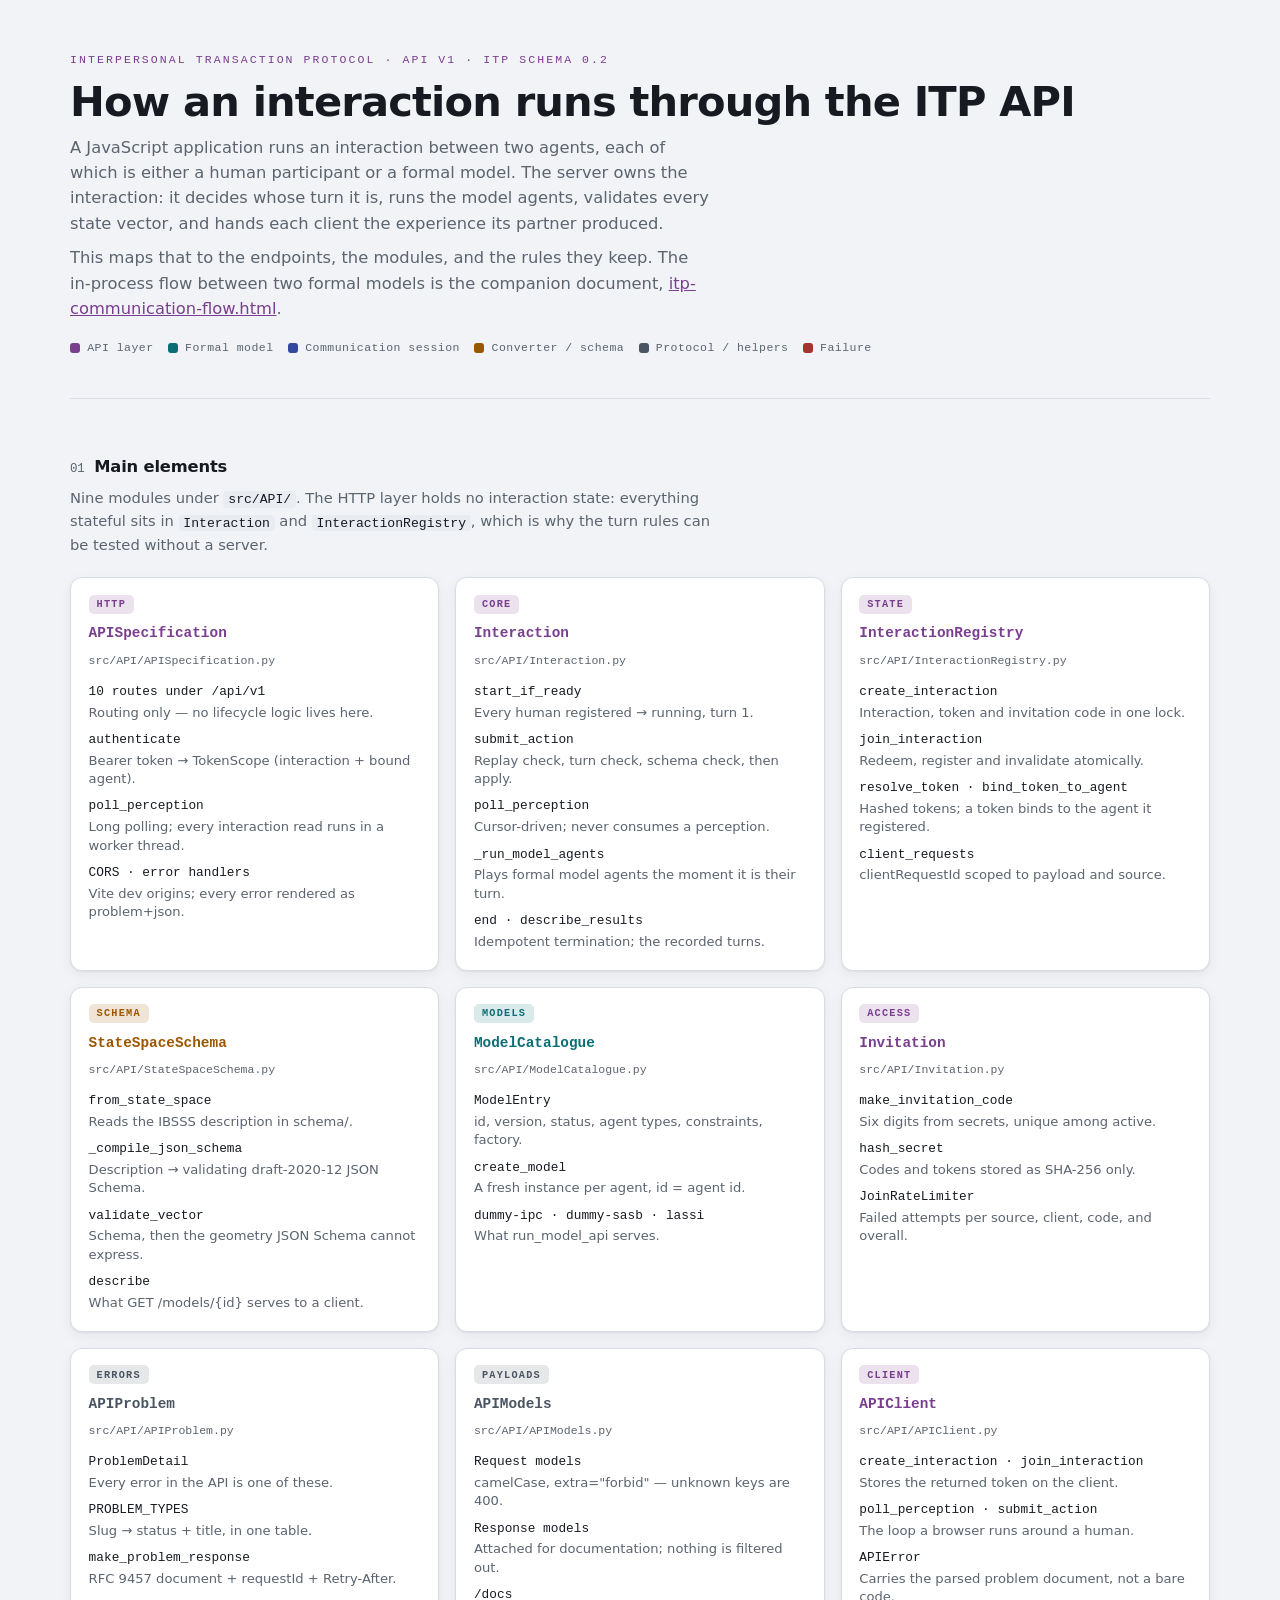
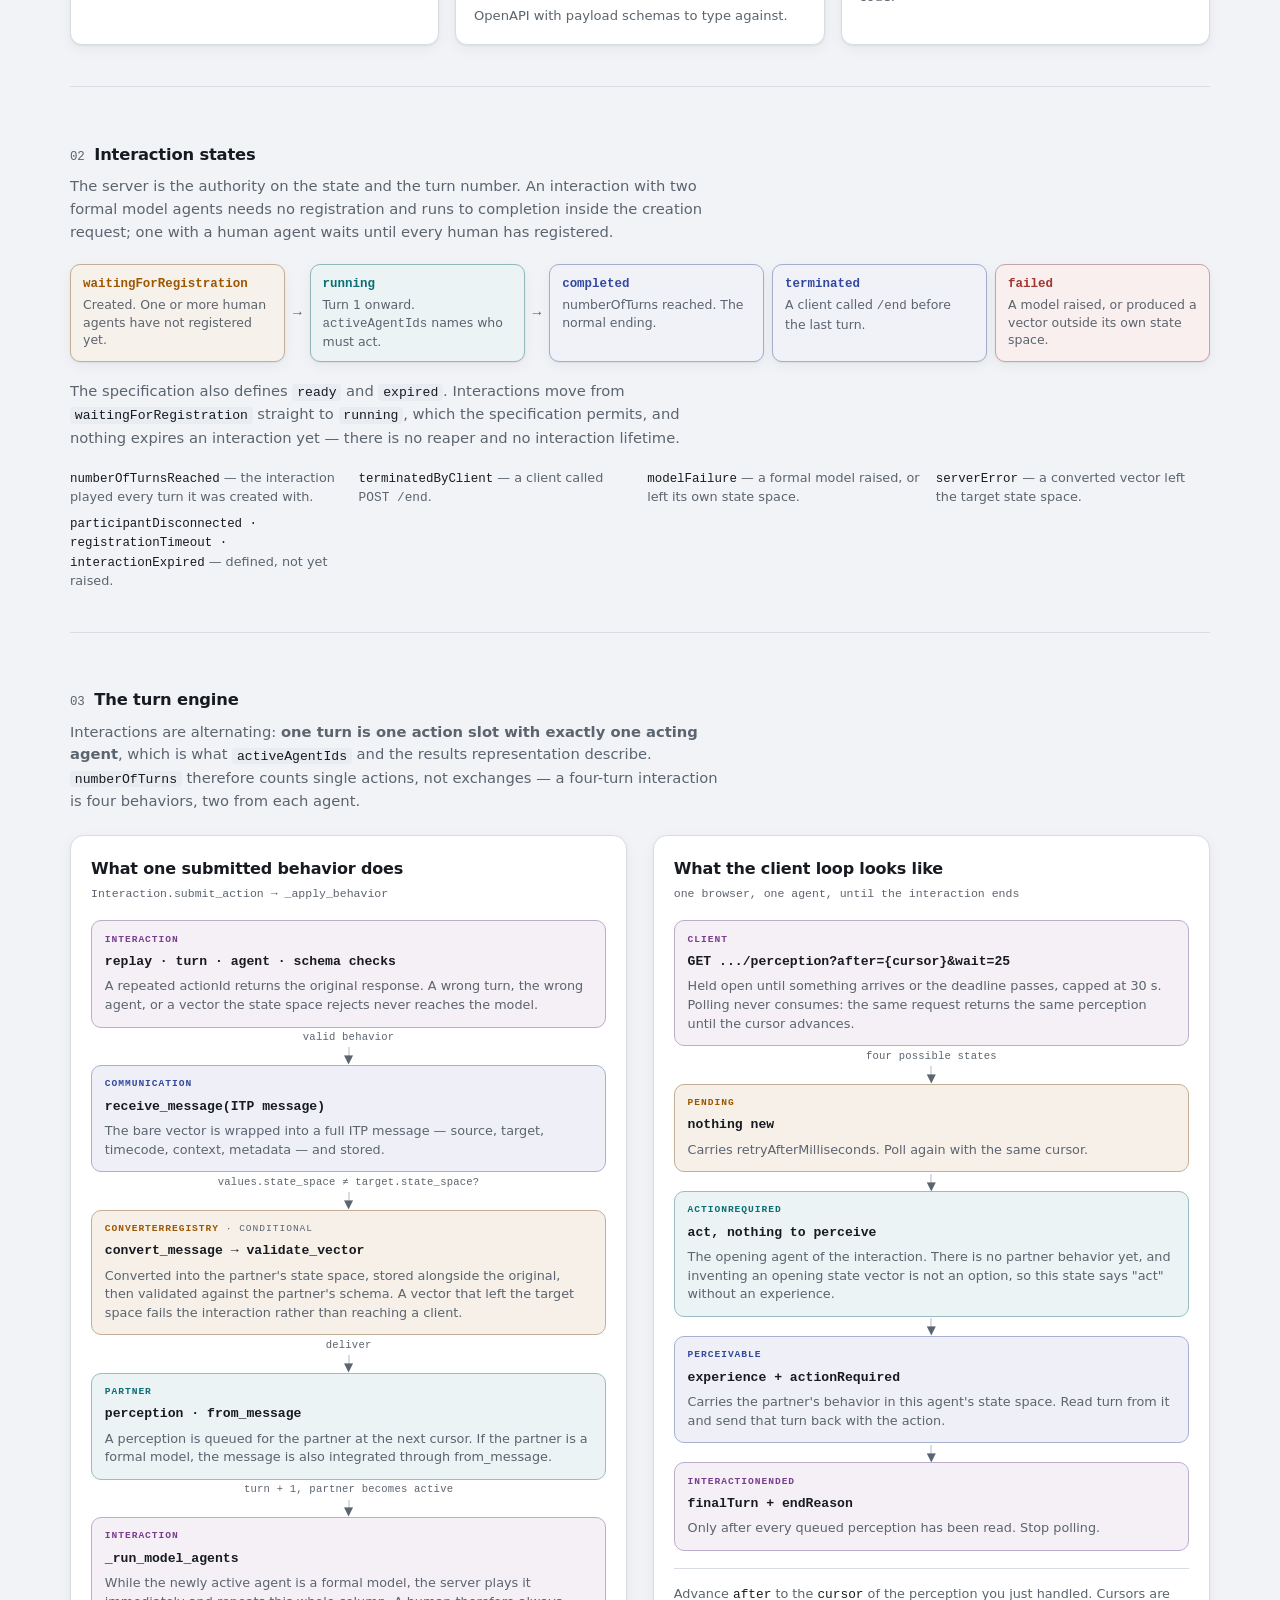
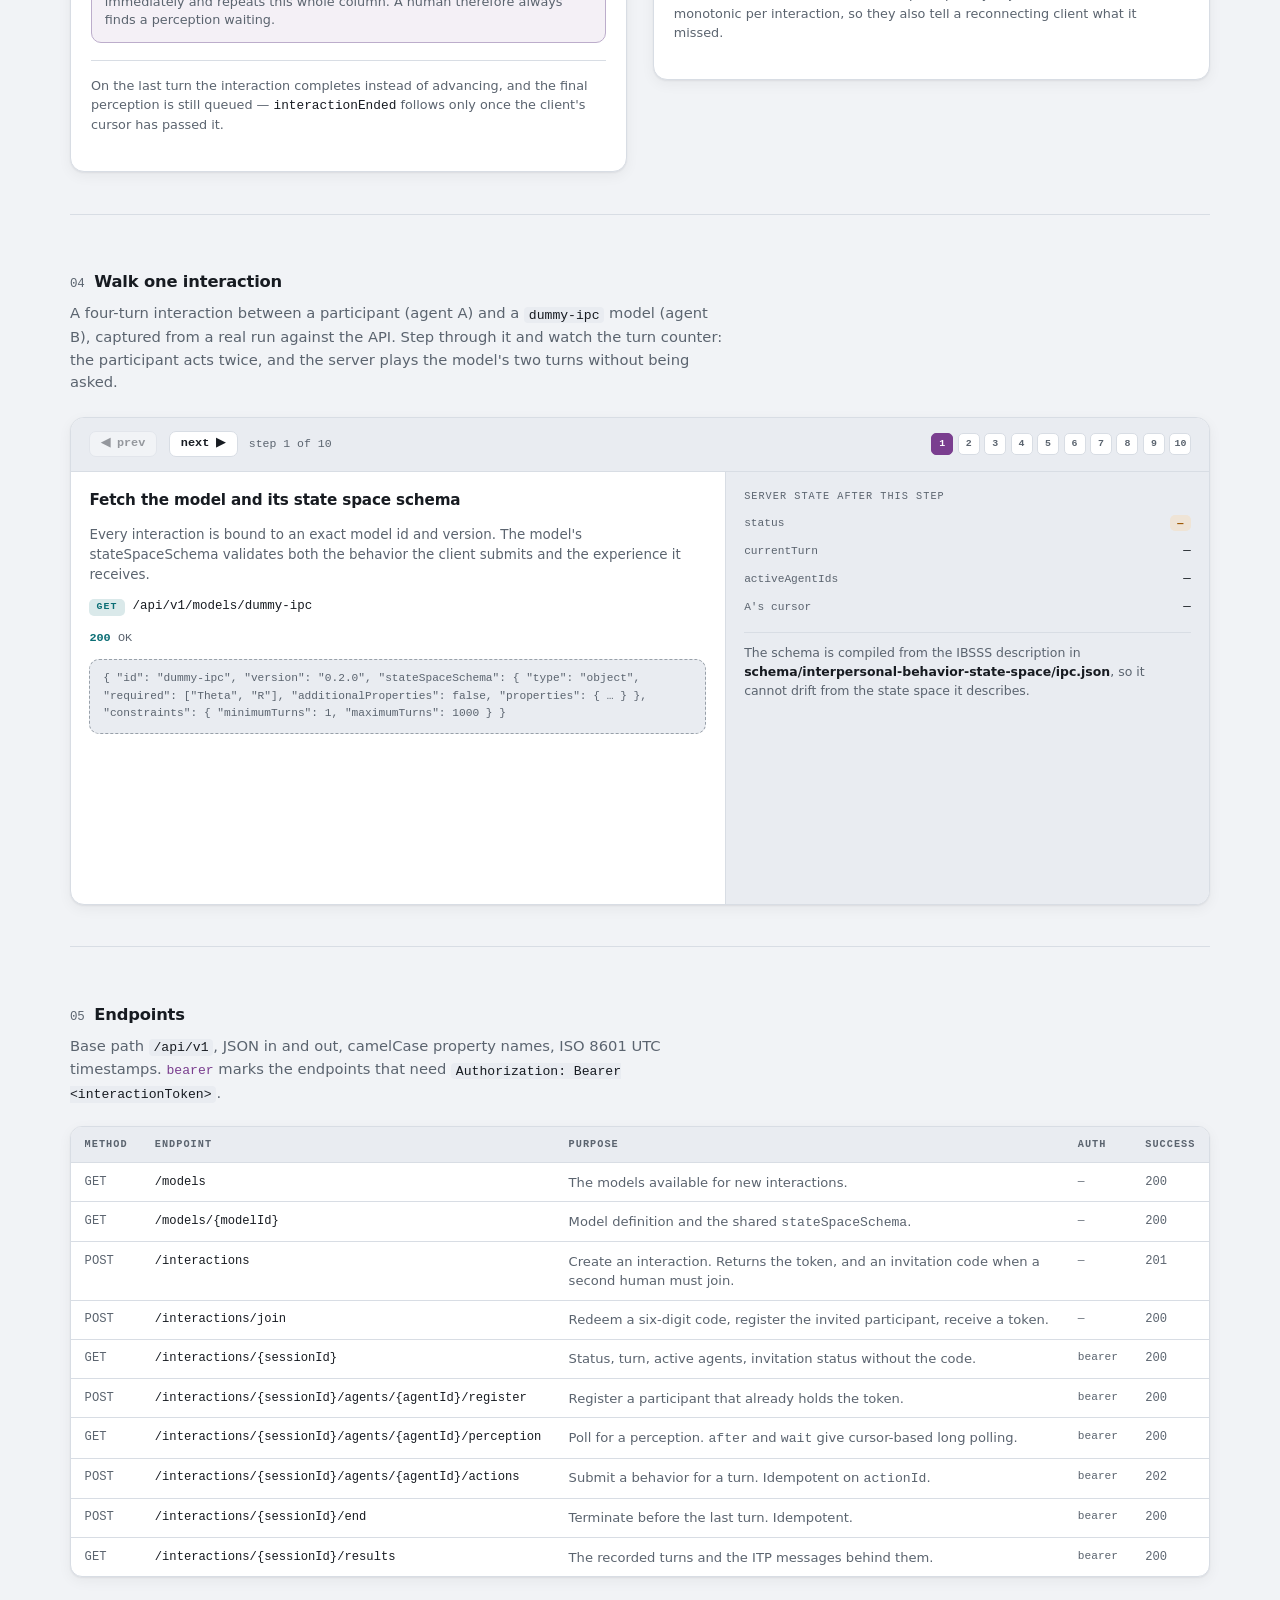
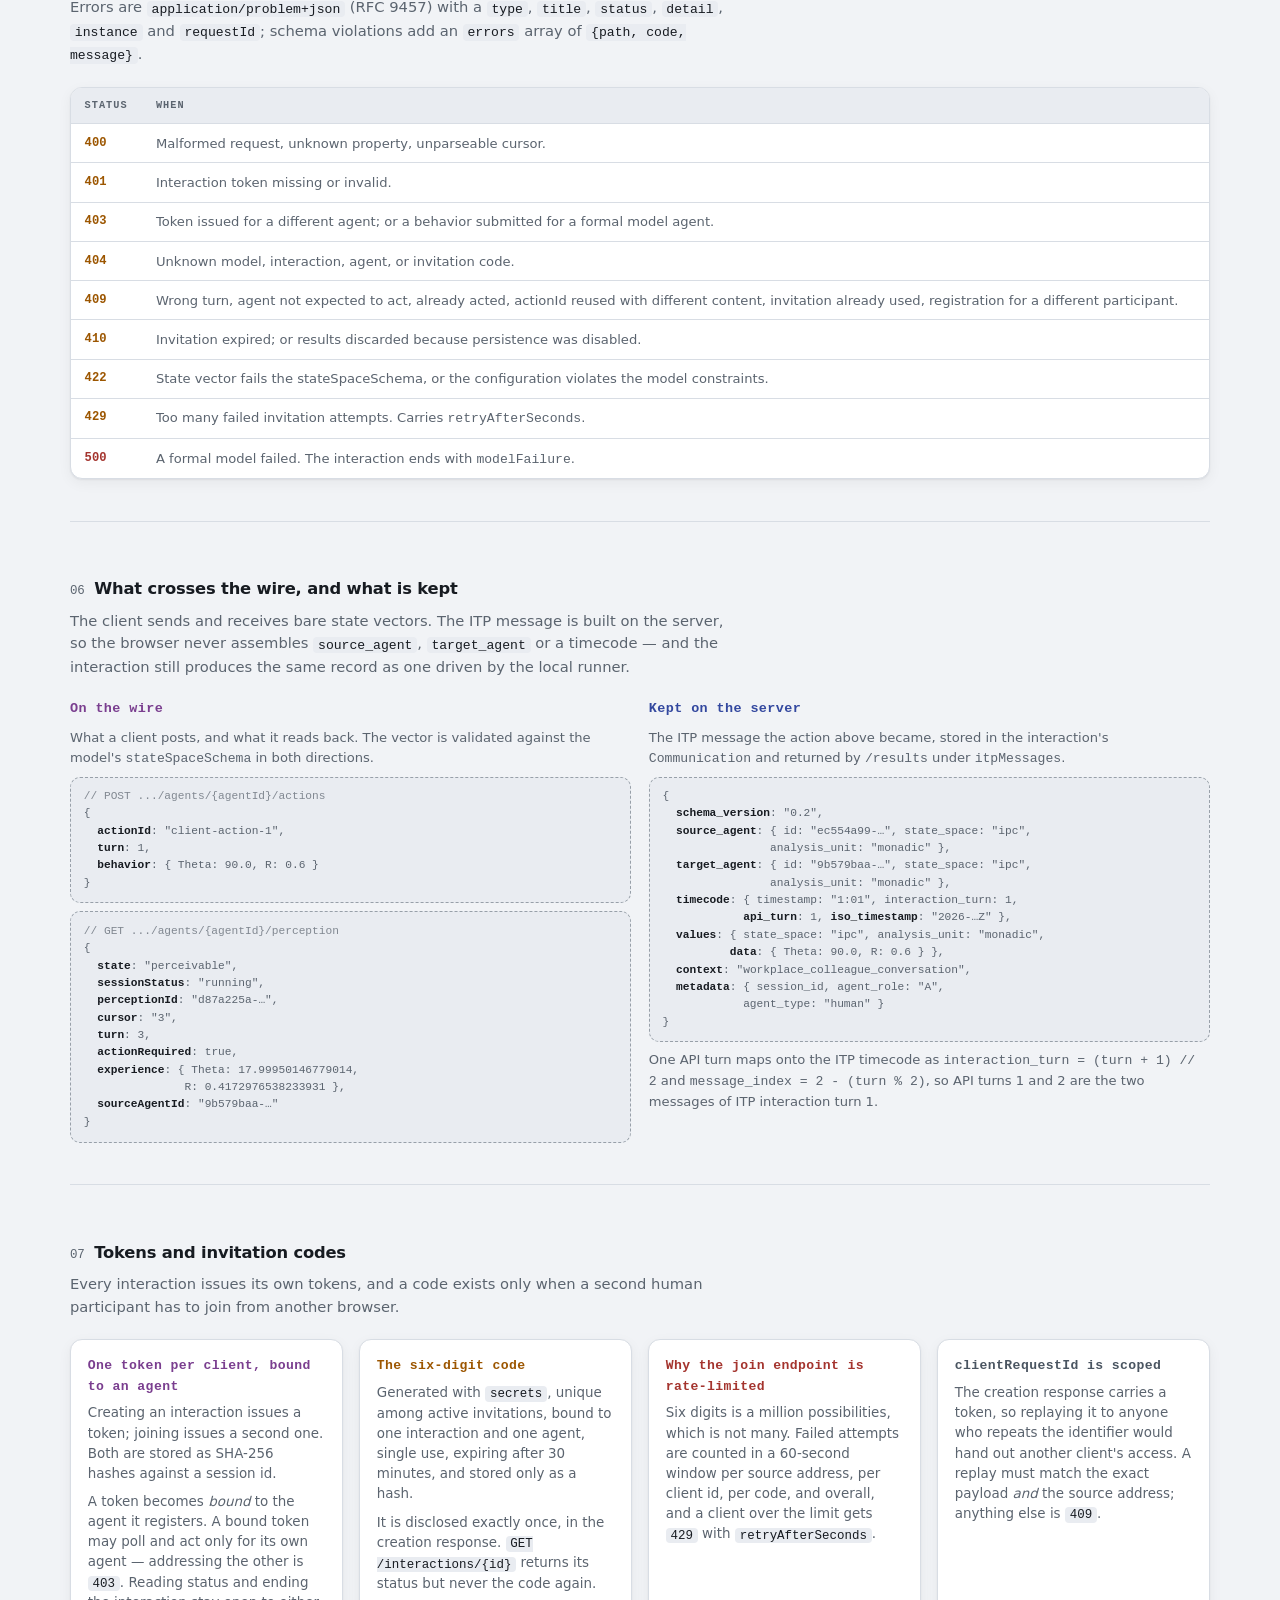
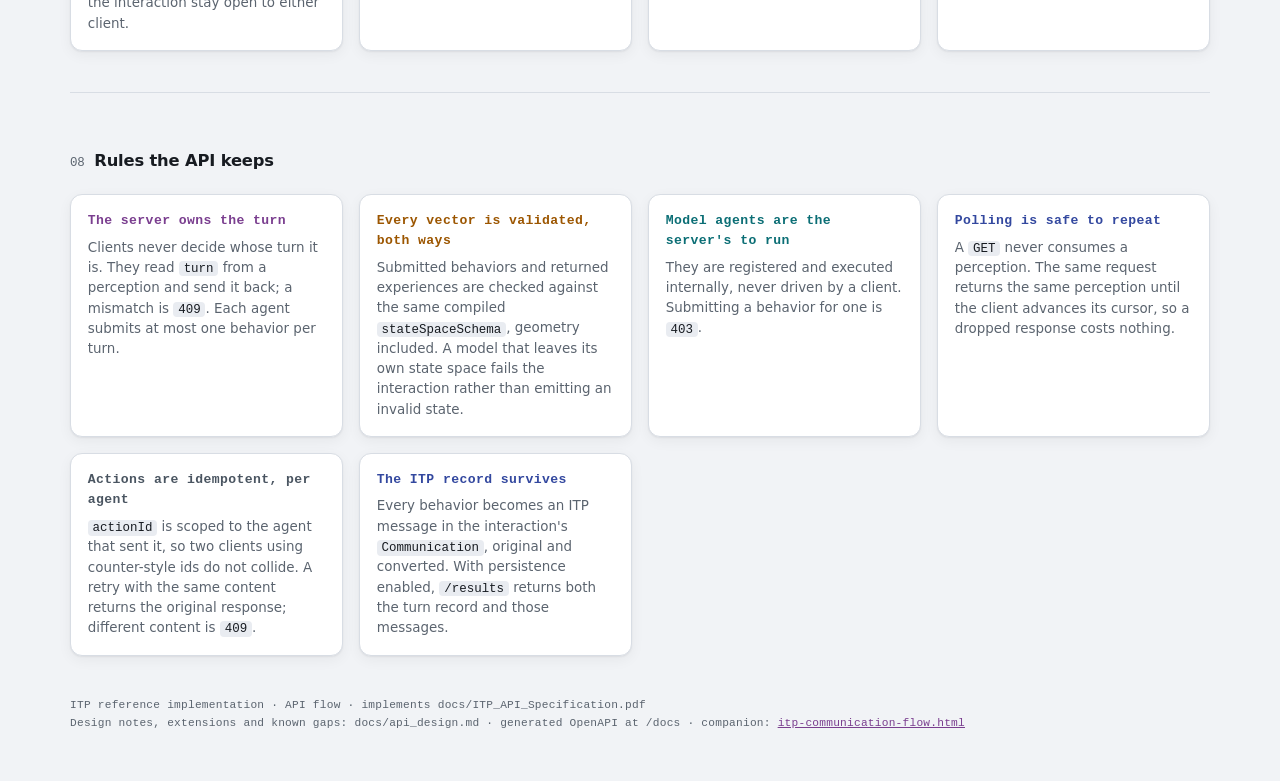
==== itp-api-flow.html @ 5b7053b4 "update communication flow and add a similar flowchart for API logic" ====
<!doctype html>
<html lang="en">
<head>
  <meta charset="utf-8" />
  <meta name="viewport" content="width=device-width, initial-scale=1" />
  <title>ITP API Flow</title>
  <style>
    *, *::before, *::after { box-sizing: border-box; }
    html, body { margin: 0; padding: 0; }
  </style>
<style>
  :root {
    --bg: #F1F3F6;
    --surface: #FFFFFF;
    --surface-2: #E9ECF1;
    --ink: #171B21;
    --muted: #5B646F;
    --line: #D8DDE4;
    --c-model: #0B6E75;
    --c-store: #33489F;
    --c-convert: #9C5600;
    --c-api: #7A3E8F;
    --c-spec: #4A5561;
    --c-stop: #A4342E;
    --shadow: 0 1px 2px rgba(16,20,26,.06), 0 4px 14px rgba(16,20,26,.05);
    --mono: ui-monospace, "SF Mono", "SFMono-Regular", Menlo, Consolas, monospace;
    --sans: system-ui, -apple-system, "Segoe UI", Roboto, sans-serif;
  }
  @media (prefers-color-scheme: dark) {
    :root:not([data-theme="light"]) {
      --bg: #0E1116;
      --surface: #161A20;
      --surface-2: #1D232B;
      --ink: #E9ECF0;
      --muted: #98A2AD;
      --line: #29313A;
      --c-model: #2FB7C0;
      --c-store: #7F95F2;
      --c-convert: #E0982E;
      --c-api: #C88FD9;
      --c-spec: #9BA7B3;
      --c-stop: #E8776C;
      --shadow: 0 1px 2px rgba(0,0,0,.4), 0 6px 18px rgba(0,0,0,.35);
    }
  }
  :root[data-theme="light"] {
    --bg: #F1F3F6; --surface: #FFFFFF; --surface-2: #E9ECF1;
    --ink: #171B21; --muted: #5B646F; --line: #D8DDE4;
    --c-model: #0B6E75; --c-store: #33489F; --c-convert: #9C5600;
    --c-api: #7A3E8F; --c-spec: #4A5561; --c-stop: #A4342E;
    --shadow: 0 1px 2px rgba(16,20,26,.06), 0 4px 14px rgba(16,20,26,.05);
  }
  :root[data-theme="dark"] {
    --bg: #0E1116; --surface: #161A20; --surface-2: #1D232B;
    --ink: #E9ECF0; --muted: #98A2AD; --line: #29313A;
    --c-model: #2FB7C0; --c-store: #7F95F2; --c-convert: #E0982E;
    --c-api: #C88FD9; --c-spec: #9BA7B3; --c-stop: #E8776C;
    --shadow: 0 1px 2px rgba(0,0,0,.4), 0 6px 18px rgba(0,0,0,.35);
  }

  * { box-sizing: border-box; }
  body { margin: 0; background: var(--bg); }

  .page {
    background: var(--bg);
    color: var(--ink);
    font-family: var(--sans);
    line-height: 1.55;
    -webkit-font-smoothing: antialiased;
    padding-block: clamp(1.5rem, 4vw, 3.5rem);
    padding-inline: clamp(1rem, 4vw, 2rem);
    min-height: 100vh;
  }
  .wrap { max-width: 1140px; margin: 0 auto; }

  :where(a, button, summary):focus-visible {
    outline: 2px solid var(--c-api);
    outline-offset: 2px;
    border-radius: 4px;
  }

  /* ---- header ---- */
  .eyebrow {
    font-family: var(--mono);
    font-size: .72rem;
    letter-spacing: .18em;
    text-transform: uppercase;
    color: var(--c-api);
    margin: 0 0 .7rem;
  }
  h1 {
    font-size: clamp(1.7rem, 3.6vw, 2.6rem);
    line-height: 1.08;
    letter-spacing: -.02em;
    font-weight: 720;
    margin: 0 0 .6rem;
    text-wrap: balance;
  }
  .lede { max-width: 62ch; color: var(--muted); font-size: 1.02rem; margin: 0; }
  .lede + .lede { margin-top: .6rem; }
  .lede a { color: var(--c-api); }

  h2 {
    font-size: 1.02rem;
    letter-spacing: -.01em;
    font-weight: 680;
    margin: 0;
    display: flex;
    align-items: baseline;
    gap: .6rem;
  }
  h2 .idx { font-family: var(--mono); font-size: .78rem; color: var(--muted); font-weight: 500; }
  .section { margin-top: clamp(2.2rem, 5vw, 3.4rem); }
  .section > p.note {
    color: var(--muted); font-size: .92rem; margin: .5rem 0 0; max-width: 70ch;
  }
  .section > p.note code, p.note code {
    font-family: var(--mono); font-size: .82rem; color: var(--ink);
    background: var(--surface-2); padding: .05rem .3rem; border-radius: 4px;
  }

  hr.rule { border: 0; border-top: 1px solid var(--line); margin: 2.6rem 0 0; }

  /* ---- legend ---- */
  .legend { display: flex; flex-wrap: wrap; gap: .5rem .9rem; margin-top: 1.1rem; }
  .legend .item {
    display: inline-flex; align-items: center; gap: .45rem;
    font-family: var(--mono); font-size: .72rem;
    letter-spacing: .04em; color: var(--muted);
  }
  .dot { width: 10px; height: 10px; border-radius: 3px; flex: none; }

  /* ---- inventory grid ---- */
  .grid {
    display: grid;
    grid-template-columns: repeat(auto-fill, minmax(330px, 1fr));
    gap: 1rem;
    margin-top: 1.3rem;
  }
  .card {
    background: var(--surface);
    border: 1px solid var(--line);
    border-radius: 12px;
    padding: 1.05rem 1.1rem 1.15rem;
    box-shadow: var(--shadow);
    display: flex; flex-direction: column; gap: .55rem;
  }
  .chip {
    align-self: flex-start;
    font-family: var(--mono); font-size: .64rem; font-weight: 600;
    letter-spacing: .12em; text-transform: uppercase;
    padding: .26rem .5rem; border-radius: 5px; line-height: 1;
  }
  .card .file { font-family: var(--mono); font-size: .72rem; color: var(--muted); margin: -.1rem 0 .2rem; overflow-wrap: anywhere; }
  .cls { font-family: var(--mono); font-weight: 600; font-size: .9rem; }
  .card ul { margin: 0; padding: 0; list-style: none; display: flex; flex-direction: column; gap: .5rem; }
  .card li { display: flex; flex-direction: column; gap: .12rem; }
  .card li .m { font-family: var(--mono); font-size: .8rem; color: var(--ink); }
  .card li .d { font-size: .82rem; color: var(--muted); line-height: 1.4; }

  /* role color helpers */
  .r-model  { color: var(--c-model); }
  .r-store  { color: var(--c-store); }
  .r-convert{ color: var(--c-convert); }
  .r-api    { color: var(--c-api); }
  .r-spec   { color: var(--c-spec); }
  .r-stop   { color: var(--c-stop); }
  .chip.model  { color: var(--c-model);  background: color-mix(in srgb, var(--c-model) 15%, var(--surface)); }
  .chip.store  { color: var(--c-store);  background: color-mix(in srgb, var(--c-store) 15%, var(--surface)); }
  .chip.convert{ color: var(--c-convert);background: color-mix(in srgb, var(--c-convert) 16%, var(--surface)); }
  .chip.api    { color: var(--c-api);    background: color-mix(in srgb, var(--c-api) 15%, var(--surface)); }
  .chip.spec   { color: var(--c-spec);   background: color-mix(in srgb, var(--c-spec) 14%, var(--surface)); }
  .dot.model{ background: var(--c-model);} .dot.store{ background: var(--c-store);}
  .dot.convert{ background: var(--c-convert);} .dot.api{ background: var(--c-api);}
  .dot.spec{ background: var(--c-spec);} .dot.stop{ background: var(--c-stop);}

  /* ---- lifecycle ---- */
  .states { display: flex; flex-wrap: wrap; align-items: stretch; gap: .5rem; margin-top: 1.3rem; }
  .state {
    border: 1px solid var(--line); border-radius: 10px; background: var(--surface);
    padding: .6rem .75rem .65rem; box-shadow: var(--shadow);
    display: flex; flex-direction: column; gap: .15rem; min-width: 0; flex: 1 1 168px;
  }
  .state .nm { font-family: var(--mono); font-size: .78rem; font-weight: 600; }
  .state .dd { font-size: .78rem; color: var(--muted); line-height: 1.4; }
  .state.s-wait { border-color: color-mix(in srgb, var(--c-convert) 34%, var(--line)); background: color-mix(in srgb, var(--c-convert) 8%, var(--surface)); }
  .state.s-run  { border-color: color-mix(in srgb, var(--c-model) 34%, var(--line)); background: color-mix(in srgb, var(--c-model) 8%, var(--surface)); }
  .state.s-done { border-color: color-mix(in srgb, var(--c-store) 32%, var(--line)); background: color-mix(in srgb, var(--c-store) 7%, var(--surface)); }
  .state.s-fail { border-color: color-mix(in srgb, var(--c-stop) 34%, var(--line)); background: color-mix(in srgb, var(--c-stop) 8%, var(--surface)); }
  .arrow { align-self: center; font-family: var(--mono); color: var(--muted); font-size: .9rem; flex: none; }

  .endstates { margin-top: 1.2rem; display: grid; grid-template-columns: repeat(auto-fill, minmax(232px, 1fr)); gap: .45rem .9rem; }
  .endstates div { font-size: .8rem; color: var(--muted); line-height: 1.45; }
  .endstates .m { font-family: var(--mono); font-size: .78rem; color: var(--ink); }

  /* ---- flow lanes ---- */
  .flows { display: grid; grid-template-columns: 1fr 1fr; gap: 1.6rem; margin-top: 1.4rem; align-items: start; }
  .flow {
    background: var(--surface); border: 1px solid var(--line); border-radius: 14px;
    padding: 1.3rem 1.25rem 1.5rem; box-shadow: var(--shadow);
  }
  .flow h3 { margin: 0 0 .2rem; font-size: 1rem; letter-spacing: -.01em; }
  .flow .sub { font-family: var(--mono); font-size: .72rem; color: var(--muted); margin: 0 0 1.1rem; }
  .lane { display: flex; flex-direction: column; align-items: stretch; }

  .node {
    border: 1px solid var(--line); border-radius: 10px; background: var(--surface);
    padding: .7rem .8rem .75rem; display: flex; flex-direction: column; gap: .3rem;
  }
  .node.tint-model  { background: color-mix(in srgb, var(--c-model) 8%, var(--surface)); border-color: color-mix(in srgb, var(--c-model) 30%, var(--line)); }
  .node.tint-store  { background: color-mix(in srgb, var(--c-store) 8%, var(--surface)); border-color: color-mix(in srgb, var(--c-store) 30%, var(--line)); }
  .node.tint-convert{ background: color-mix(in srgb, var(--c-convert) 9%, var(--surface)); border-color: color-mix(in srgb, var(--c-convert) 34%, var(--line)); }
  .node.tint-api    { background: color-mix(in srgb, var(--c-api) 8%, var(--surface)); border-color: color-mix(in srgb, var(--c-api) 30%, var(--line)); }
  .node .head { display: flex; align-items: center; gap: .5rem; flex-wrap: wrap; }
  .node .actor { font-family: var(--mono); font-size: .6rem; font-weight: 600; letter-spacing: .1em; text-transform: uppercase; }
  .node .call { font-family: var(--mono); font-size: .82rem; font-weight: 600; color: var(--ink); word-break: break-word; }
  .node .desc { font-size: .8rem; color: var(--muted); line-height: 1.45; }
  .node.cond .actor::after { content: " · conditional"; color: var(--muted); font-weight: 500; }

  .conn { display: flex; flex-direction: column; align-items: center; padding: .1rem 0; gap: .12rem; }
  .conn .lbl { font-family: var(--mono); font-size: .66rem; color: var(--muted); letter-spacing: .02em; text-align: center; max-width: 92%; }
  .conn .bar { width: 2px; height: 9px; background: var(--line); }
  .conn .tip { font-size: .74rem; color: var(--muted); line-height: .6; margin-top: -2px; }

  .flow .foot {
    margin-top: 1.1rem; padding-top: .9rem; border-top: 1px solid var(--line);
    font-size: .8rem; color: var(--muted); line-height: 1.5;
  }
  .flow .foot .m { font-family: var(--mono); color: var(--ink); }

  /* ---- payload token ---- */
  .msg-token {
    border: 1px dashed color-mix(in srgb, var(--c-spec) 45%, var(--line));
    border-radius: 10px; background: var(--surface-2);
    padding: .65rem .8rem; font-family: var(--mono); font-size: .7rem;
    color: var(--muted); line-height: 1.55; overflow-x: auto;
  }
  .msg-token b { color: var(--ink); font-weight: 600; }
  .msg-token .cm { color: color-mix(in srgb, var(--muted) 75%, var(--bg)); }

  .pairs { display: grid; grid-template-columns: 1fr 1fr; gap: 1.1rem; margin-top: 1.3rem; align-items: start; }
  .pair { display: flex; flex-direction: column; gap: .5rem; }
  .pair h3 { margin: 0; font-size: .84rem; font-family: var(--mono); letter-spacing: .03em; }
  .pair p { margin: 0; font-size: .82rem; color: var(--muted); line-height: 1.5; }

  /* ---- walkthrough ---- */
  .walk {
    margin-top: 1.4rem; background: var(--surface); border: 1px solid var(--line);
    border-radius: 14px; box-shadow: var(--shadow); overflow: hidden;
  }
  .walk-bar {
    display: flex; align-items: center; gap: .7rem; flex-wrap: wrap;
    padding: .85rem 1.1rem; border-bottom: 1px solid var(--line); background: var(--surface-2);
  }
  .walk-bar button {
    font-family: var(--mono); font-size: .74rem; font-weight: 600;
    color: var(--ink); background: var(--surface);
    border: 1px solid var(--line); border-radius: 7px;
    padding: .38rem .7rem; cursor: pointer; line-height: 1;
  }
  .walk-bar button:hover:not(:disabled) { border-color: var(--c-api); color: var(--c-api); }
  .walk-bar button:disabled { opacity: .4; cursor: default; }
  .walk-count { font-family: var(--mono); font-size: .72rem; color: var(--muted); font-variant-numeric: tabular-nums; }
  .ticks { display: flex; gap: .28rem; margin-left: auto; flex-wrap: wrap; }
  .ticks button {
    width: 22px; height: 22px; padding: 0; border-radius: 5px;
    font-size: .62rem; color: var(--muted); font-variant-numeric: tabular-nums;
  }
  .ticks button[aria-current="true"] { background: var(--c-api); border-color: var(--c-api); color: #fff; }

  .walk-body { display: grid; grid-template-columns: 1.35fr 1fr; gap: 0; min-height: 27rem; }
  .walk-main { padding: 1.1rem 1.15rem 1.3rem; display: flex; flex-direction: column; gap: .75rem; min-width: 0; }
  .walk-side {
    padding: 1.1rem 1.15rem 1.3rem; border-left: 1px solid var(--line);
    background: var(--surface-2); display: flex; flex-direction: column; gap: .9rem; min-width: 0;
  }
  .walk-step { font-size: .95rem; font-weight: 640; letter-spacing: -.01em; margin: 0; text-wrap: balance; }
  .walk-why { font-size: .84rem; color: var(--muted); line-height: 1.5; margin: 0; }
  .reqline { display: flex; align-items: baseline; gap: .5rem; flex-wrap: wrap; font-family: var(--mono); font-size: .78rem; }
  .verb {
    font-size: .62rem; font-weight: 700; letter-spacing: .1em; padding: .24rem .45rem;
    border-radius: 5px; line-height: 1; flex: none;
  }
  .verb.get  { color: var(--c-model); background: color-mix(in srgb, var(--c-model) 15%, var(--surface)); }
  .verb.post { color: var(--c-api);   background: color-mix(in srgb, var(--c-api) 15%, var(--surface)); }
  .reqline .path { color: var(--ink); word-break: break-all; }
  .statusline { display: flex; align-items: center; gap: .45rem; font-family: var(--mono); font-size: .74rem; color: var(--muted); }
  .code2xx { color: var(--c-model); font-weight: 700; }
  .lbl-sm { font-family: var(--mono); font-size: .64rem; letter-spacing: .1em; text-transform: uppercase; color: var(--muted); }

  .statepanel { display: flex; flex-direction: column; gap: .55rem; }
  .srow { display: flex; align-items: baseline; justify-content: space-between; gap: .7rem; }
  .srow .k { font-family: var(--mono); font-size: .7rem; color: var(--muted); }
  .srow .v { font-family: var(--mono); font-size: .78rem; color: var(--ink); font-variant-numeric: tabular-nums; text-align: right; word-break: break-word; }
  .srow .v.changed { color: var(--c-api); font-weight: 700; }
  .pill {
    font-family: var(--mono); font-size: .64rem; font-weight: 600; letter-spacing: .06em;
    padding: .2rem .42rem; border-radius: 5px; line-height: 1; display: inline-block;
  }
  .pill.s-wait { color: var(--c-convert); background: color-mix(in srgb, var(--c-convert) 16%, var(--surface)); }
  .pill.s-run  { color: var(--c-model);   background: color-mix(in srgb, var(--c-model) 16%, var(--surface)); }
  .pill.s-done { color: var(--c-store);   background: color-mix(in srgb, var(--c-store) 16%, var(--surface)); }
  .walk-note {
    font-size: .78rem; color: var(--muted); line-height: 1.5;
    border-top: 1px solid var(--line); padding-top: .7rem; margin: 0;
  }
  .walk-note strong { color: var(--ink); font-weight: 620; }

  /* ---- tables ---- */
  .tablewrap { overflow-x: auto; margin-top: 1.3rem; border: 1px solid var(--line); border-radius: 12px; background: var(--surface); box-shadow: var(--shadow); }
  table { border-collapse: collapse; width: 100%; min-width: 760px; }
  th, td { text-align: left; padding: .6rem .85rem; border-bottom: 1px solid var(--line); vertical-align: top; }
  thead th {
    font-family: var(--mono); font-size: .64rem; letter-spacing: .1em;
    text-transform: uppercase; color: var(--muted); font-weight: 600;
    background: var(--surface-2); white-space: nowrap;
  }
  tbody tr:last-child td { border-bottom: 0; }
  td.ep { font-family: var(--mono); font-size: .76rem; color: var(--ink); white-space: nowrap; }
  td.pu { font-size: .82rem; color: var(--muted); line-height: 1.45; }
  td.st { font-family: var(--mono); font-size: .76rem; color: var(--muted); white-space: nowrap; font-variant-numeric: tabular-nums; }
  td.auth { font-family: var(--mono); font-size: .7rem; color: var(--muted); white-space: nowrap; }
  .status-code { font-family: var(--mono); font-weight: 700; font-variant-numeric: tabular-nums; }

  /* ---- callouts ---- */
  .callouts { display: grid; grid-template-columns: repeat(auto-fit, minmax(240px, 1fr)); gap: 1rem; margin-top: 1.3rem; }
  .callout { background: var(--surface); border: 1px solid var(--line); border-radius: 12px; padding: 1rem 1.05rem; box-shadow: var(--shadow); }
  .callout h4 { margin: 0 0 .4rem; font-size: .82rem; font-family: var(--mono); letter-spacing: .03em; }
  .callout p { margin: 0; font-size: .84rem; color: var(--muted); line-height: 1.5; }
  .callout p + p { margin-top: .5rem; }
  .callout code { font-family: var(--mono); font-size: .78rem; color: var(--ink); background: var(--surface-2); padding: .05rem .3rem; border-radius: 4px; }

  footer.foot-note {
    margin-top: 2.6rem; font-family: var(--mono); font-size: .7rem;
    color: var(--muted); letter-spacing: .02em; line-height: 1.6;
  }
  footer.foot-note a { color: var(--c-api); }

  @media (max-width: 860px) {
    .walk-body { grid-template-columns: 1fr; }
    .walk-side { border-left: 0; border-top: 1px solid var(--line); }
  }
  @media (max-width: 760px) {
    .flows, .pairs { grid-template-columns: 1fr; }
  }
  @media (prefers-reduced-motion: reduce) {
    * { animation: none !important; transition: none !important; }
  }
</style>

<div class="page">
  <div class="wrap">

    <header>
      <p class="eyebrow">Interpersonal Transaction Protocol · API v1 · ITP schema 0.2</p>
      <h1>How an interaction runs through the ITP API</h1>
      <p class="lede">A JavaScript application runs an interaction between two agents, each of which is either a human participant or a formal model. The server owns the interaction: it decides whose turn it is, runs the model agents, validates every state vector, and hands each client the experience its partner produced.</p>
      <p class="lede">This maps that to the endpoints, the modules, and the rules they keep. The in-process flow between two formal models is the companion document, <a href="itp-communication-flow.html">itp-communication-flow.html</a>.</p>

      <div class="legend" aria-label="Role colors">
        <span class="item"><span class="dot api"></span>API layer</span>
        <span class="item"><span class="dot model"></span>Formal model</span>
        <span class="item"><span class="dot store"></span>Communication session</span>
        <span class="item"><span class="dot convert"></span>Converter / schema</span>
        <span class="item"><span class="dot spec"></span>Protocol / helpers</span>
        <span class="item"><span class="dot stop"></span>Failure</span>
      </div>
    </header>

    <hr class="rule" />

    <!-- ============ 01 ELEMENTS ============ -->
    <section class="section">
      <h2><span class="idx">01</span> Main elements</h2>
      <p class="note">Nine modules under <code>src/API/</code>. The HTTP layer holds no interaction state: everything stateful sits in <code>Interaction</code> and <code>InteractionRegistry</code>, which is why the turn rules can be tested without a server.</p>

      <div class="grid">

        <div class="card">
          <span class="chip api">HTTP</span>
          <span class="cls r-api">APISpecification</span>
          <span class="file">src/API/APISpecification.py</span>
          <ul>
            <li><span class="m">10 routes under /api/v1</span><span class="d">Routing only — no lifecycle logic lives here.</span></li>
            <li><span class="m">authenticate</span><span class="d">Bearer token → TokenScope (interaction + bound agent).</span></li>
            <li><span class="m">poll_perception</span><span class="d">Long polling; every interaction read runs in a worker thread.</span></li>
            <li><span class="m">CORS · error handlers</span><span class="d">Vite dev origins; every error rendered as problem+json.</span></li>
          </ul>
        </div>

        <div class="card">
          <span class="chip api">Core</span>
          <span class="cls r-api">Interaction</span>
          <span class="file">src/API/Interaction.py</span>
          <ul>
            <li><span class="m">start_if_ready</span><span class="d">Every human registered → running, turn 1.</span></li>
            <li><span class="m">submit_action</span><span class="d">Replay check, turn check, schema check, then apply.</span></li>
            <li><span class="m">poll_perception</span><span class="d">Cursor-driven; never consumes a perception.</span></li>
            <li><span class="m">_run_model_agents</span><span class="d">Plays formal model agents the moment it is their turn.</span></li>
            <li><span class="m">end · describe_results</span><span class="d">Idempotent termination; the recorded turns.</span></li>
          </ul>
        </div>

        <div class="card">
          <span class="chip api">State</span>
          <span class="cls r-api">InteractionRegistry</span>
          <span class="file">src/API/InteractionRegistry.py</span>
          <ul>
            <li><span class="m">create_interaction</span><span class="d">Interaction, token and invitation code in one lock.</span></li>
            <li><span class="m">join_interaction</span><span class="d">Redeem, register and invalidate atomically.</span></li>
            <li><span class="m">resolve_token · bind_token_to_agent</span><span class="d">Hashed tokens; a token binds to the agent it registered.</span></li>
            <li><span class="m">client_requests</span><span class="d">clientRequestId scoped to payload and source.</span></li>
          </ul>
        </div>

        <div class="card">
          <span class="chip convert">Schema</span>
          <span class="cls r-convert">StateSpaceSchema</span>
          <span class="file">src/API/StateSpaceSchema.py</span>
          <ul>
            <li><span class="m">from_state_space</span><span class="d">Reads the IBSSS description in schema/.</span></li>
            <li><span class="m">_compile_json_schema</span><span class="d">Description → validating draft-2020-12 JSON Schema.</span></li>
            <li><span class="m">validate_vector</span><span class="d">Schema, then the geometry JSON Schema cannot express.</span></li>
            <li><span class="m">describe</span><span class="d">What GET /models/{id} serves to a client.</span></li>
          </ul>
        </div>

        <div class="card">
          <span class="chip model">Models</span>
          <span class="cls r-model">ModelCatalogue</span>
          <span class="file">src/API/ModelCatalogue.py</span>
          <ul>
            <li><span class="m">ModelEntry</span><span class="d">id, version, status, agent types, constraints, factory.</span></li>
            <li><span class="m">create_model</span><span class="d">A fresh instance per agent, id = agent id.</span></li>
            <li><span class="m">dummy-ipc · dummy-sasb · lassi</span><span class="d">What run_model_api serves.</span></li>
          </ul>
        </div>

        <div class="card">
          <span class="chip api">Access</span>
          <span class="cls r-api">Invitation</span>
          <span class="file">src/API/Invitation.py</span>
          <ul>
            <li><span class="m">make_invitation_code</span><span class="d">Six digits from secrets, unique among active.</span></li>
            <li><span class="m">hash_secret</span><span class="d">Codes and tokens stored as SHA-256 only.</span></li>
            <li><span class="m">JoinRateLimiter</span><span class="d">Failed attempts per source, client, code, and overall.</span></li>
          </ul>
        </div>

        <div class="card">
          <span class="chip spec">Errors</span>
          <span class="cls r-spec">APIProblem</span>
          <span class="file">src/API/APIProblem.py</span>
          <ul>
            <li><span class="m">ProblemDetail</span><span class="d">Every error in the API is one of these.</span></li>
            <li><span class="m">PROBLEM_TYPES</span><span class="d">Slug → status + title, in one table.</span></li>
            <li><span class="m">make_problem_response</span><span class="d">RFC 9457 document + requestId + Retry-After.</span></li>
          </ul>
        </div>

        <div class="card">
          <span class="chip spec">Payloads</span>
          <span class="cls r-spec">APIModels</span>
          <span class="file">src/API/APIModels.py</span>
          <ul>
            <li><span class="m">Request models</span><span class="d">camelCase, extra="forbid" — unknown keys are 400.</span></li>
            <li><span class="m">Response models</span><span class="d">Attached for documentation; nothing is filtered out.</span></li>
            <li><span class="m">/docs</span><span class="d">OpenAPI with payload schemas to type against.</span></li>
          </ul>
        </div>

        <div class="card">
          <span class="chip api">Client</span>
          <span class="cls r-api">APIClient</span>
          <span class="file">src/API/APIClient.py</span>
          <ul>
            <li><span class="m">create_interaction · join_interaction</span><span class="d">Stores the returned token on the client.</span></li>
            <li><span class="m">poll_perception · submit_action</span><span class="d">The loop a browser runs around a human.</span></li>
            <li><span class="m">APIError</span><span class="d">Carries the parsed problem document, not a bare code.</span></li>
          </ul>
        </div>

      </div>
    </section>

    <hr class="rule" />

    <!-- ============ 02 STATES ============ -->
    <section class="section">
      <h2><span class="idx">02</span> Interaction states</h2>
      <p class="note">The server is the authority on the state and the turn number. An interaction with two formal model agents needs no registration and runs to completion inside the creation request; one with a human agent waits until every human has registered.</p>

      <div class="states">
        <div class="state s-wait">
          <span class="nm r-convert">waitingForRegistration</span>
          <span class="dd">Created. One or more human agents have not registered yet.</span>
        </div>
        <span class="arrow" aria-hidden="true">→</span>
        <div class="state s-run">
          <span class="nm r-model">running</span>
          <span class="dd">Turn 1 onward. <code>activeAgentIds</code> names who must act.</span>
        </div>
        <span class="arrow" aria-hidden="true">→</span>
        <div class="state s-done">
          <span class="nm r-store">completed</span>
          <span class="dd">numberOfTurns reached. The normal ending.</span>
        </div>
        <div class="state s-done">
          <span class="nm r-store">terminated</span>
          <span class="dd">A client called <code>/end</code> before the last turn.</span>
        </div>
        <div class="state s-fail">
          <span class="nm r-stop">failed</span>
          <span class="dd">A model raised, or produced a vector outside its own state space.</span>
        </div>
      </div>

      <p class="note" style="margin-top:1.1rem;">The specification also defines <code>ready</code> and <code>expired</code>. Interactions move from <code>waitingForRegistration</code> straight to <code>running</code>, which the specification permits, and nothing expires an interaction yet — there is no reaper and no interaction lifetime.</p>

      <div class="endstates">
        <div><span class="m">numberOfTurnsReached</span> — the interaction played every turn it was created with.</div>
        <div><span class="m">terminatedByClient</span> — a client called <code>POST /end</code>.</div>
        <div><span class="m">modelFailure</span> — a formal model raised, or left its own state space.</div>
        <div><span class="m">serverError</span> — a converted vector left the target state space.</div>
        <div><span class="m">participantDisconnected · registrationTimeout · interactionExpired</span> — defined, not yet raised.</div>
      </div>
    </section>

    <hr class="rule" />

    <!-- ============ 03 TURN ENGINE ============ -->
    <section class="section">
      <h2><span class="idx">03</span> The turn engine</h2>
      <p class="note">Interactions are alternating: <strong>one turn is one action slot with exactly one acting agent</strong>, which is what <code>activeAgentIds</code> and the results representation describe. <code>numberOfTurns</code> therefore counts single actions, not exchanges — a four-turn interaction is four behaviors, two from each agent.</p>

      <div class="flows">

        <div class="flow">
          <h3>What one submitted behavior does</h3>
          <p class="sub">Interaction.submit_action → _apply_behavior</p>
          <div class="lane">

            <div class="node tint-api">
              <div class="head"><span class="actor r-api">Interaction</span></div>
              <span class="call">replay · turn · agent · schema checks</span>
              <span class="desc">A repeated actionId returns the original response. A wrong turn, the wrong agent, or a vector the state space rejects never reaches the model.</span>
            </div>
            <div class="conn"><span class="lbl">valid behavior</span><span class="bar"></span><span class="tip">▼</span></div>

            <div class="node tint-store">
              <div class="head"><span class="actor r-store">Communication</span></div>
              <span class="call">receive_message(ITP message)</span>
              <span class="desc">The bare vector is wrapped into a full ITP message — source, target, timecode, context, metadata — and stored.</span>
            </div>
            <div class="conn"><span class="lbl">values.state_space ≠ target.state_space?</span><span class="bar"></span><span class="tip">▼</span></div>

            <div class="node tint-convert cond">
              <div class="head"><span class="actor r-convert">ConverterRegistry</span></div>
              <span class="call">convert_message → validate_vector</span>
              <span class="desc">Converted into the partner's state space, stored alongside the original, then validated against the partner's schema. A vector that left the target space fails the interaction rather than reaching a client.</span>
            </div>
            <div class="conn"><span class="lbl">deliver</span><span class="bar"></span><span class="tip">▼</span></div>

            <div class="node tint-model">
              <div class="head"><span class="actor r-model">Partner</span></div>
              <span class="call">perception · from_message</span>
              <span class="desc">A perception is queued for the partner at the next cursor. If the partner is a formal model, the message is also integrated through from_message.</span>
            </div>
            <div class="conn"><span class="lbl">turn + 1, partner becomes active</span><span class="bar"></span><span class="tip">▼</span></div>

            <div class="node tint-api">
              <div class="head"><span class="actor r-api">Interaction</span></div>
              <span class="call">_run_model_agents</span>
              <span class="desc">While the newly active agent is a formal model, the server plays it immediately and repeats this whole column. A human therefore always finds a perception waiting.</span>
            </div>

          </div>
          <p class="foot">On the last turn the interaction completes instead of advancing, and the final perception is still queued — <span class="m">interactionEnded</span> follows only once the client's cursor has passed it.</p>
        </div>

        <div class="flow">
          <h3>What the client loop looks like</h3>
          <p class="sub">one browser, one agent, until the interaction ends</p>
          <div class="lane">

            <div class="node tint-api">
              <div class="head"><span class="actor r-api">Client</span></div>
              <span class="call">GET .../perception?after={cursor}&amp;wait=25</span>
              <span class="desc">Held open until something arrives or the deadline passes, capped at 30 s. Polling never consumes: the same request returns the same perception until the cursor advances.</span>
            </div>
            <div class="conn"><span class="lbl">four possible states</span><span class="bar"></span><span class="tip">▼</span></div>

            <div class="node tint-convert">
              <div class="head"><span class="actor r-convert">pending</span></div>
              <span class="call">nothing new</span>
              <span class="desc">Carries retryAfterMilliseconds. Poll again with the same cursor.</span>
            </div>
            <div class="conn"><span class="bar"></span><span class="tip">▼</span></div>

            <div class="node tint-model">
              <div class="head"><span class="actor r-model">actionRequired</span></div>
              <span class="call">act, nothing to perceive</span>
              <span class="desc">The opening agent of the interaction. There is no partner behavior yet, and inventing an opening state vector is not an option, so this state says "act" without an experience.</span>
            </div>
            <div class="conn"><span class="bar"></span><span class="tip">▼</span></div>

            <div class="node tint-store">
              <div class="head"><span class="actor r-store">perceivable</span></div>
              <span class="call">experience + actionRequired</span>
              <span class="desc">Carries the partner's behavior in this agent's state space. Read turn from it and send that turn back with the action.</span>
            </div>
            <div class="conn"><span class="bar"></span><span class="tip">▼</span></div>

            <div class="node tint-api">
              <div class="head"><span class="actor r-api">interactionEnded</span></div>
              <span class="call">finalTurn + endReason</span>
              <span class="desc">Only after every queued perception has been read. Stop polling.</span>
            </div>

          </div>
          <p class="foot">Advance <span class="m">after</span> to the <span class="m">cursor</span> of the perception you just handled. Cursors are monotonic per interaction, so they also tell a reconnecting client what it missed.</p>
        </div>

      </div>
    </section>

    <hr class="rule" />

    <!-- ============ 04 WALKTHROUGH ============ -->
    <section class="section">
      <h2><span class="idx">04</span> Walk one interaction</h2>
      <p class="note">A four-turn interaction between a participant (agent A) and a <code>dummy-ipc</code> model (agent B), captured from a real run against the API. Step through it and watch the turn counter: the participant acts twice, and the server plays the model's two turns without being asked.</p>

      <div class="walk">
        <div class="walk-bar">
          <button type="button" id="walk-prev">◀ prev</button>
          <button type="button" id="walk-next">next ▶</button>
          <span class="walk-count">step <span id="walk-n">1</span> of 10</span>
          <div class="ticks" id="walk-ticks" role="group" aria-label="Jump to step"></div>
        </div>

        <div class="walk-body">
          <div class="walk-main">
            <p class="walk-step" id="walk-title">Fetch the model and its state space schema</p>
            <p class="walk-why" id="walk-why">Every interaction is bound to an exact model id and version. The model's stateSpaceSchema validates both the behavior the client submits and the experience it receives.</p>

            <div class="reqline">
              <span class="verb get" id="walk-verb">GET</span>
              <span class="path" id="walk-path">/api/v1/models/dummy-ipc</span>
            </div>

            <div id="walk-reqbox" hidden>
              <p class="lbl-sm">request</p>
              <div class="msg-token" id="walk-req"></div>
            </div>

            <div class="statusline">
              <span class="code2xx" id="walk-status">200</span>
              <span id="walk-statustext">OK</span>
            </div>
            <div class="msg-token" id="walk-res"></div>
          </div>

          <div class="walk-side">
            <div>
              <p class="lbl-sm" style="margin:0 0 .55rem;">server state after this step</p>
              <div class="statepanel">
                <div class="srow"><span class="k">status</span><span class="v"><span class="pill s-wait" id="walk-st-status">—</span></span></div>
                <div class="srow"><span class="k">currentTurn</span><span class="v" id="walk-st-turn">—</span></div>
                <div class="srow"><span class="k">activeAgentIds</span><span class="v" id="walk-st-active">—</span></div>
                <div class="srow"><span class="k">A's cursor</span><span class="v" id="walk-st-cursor">—</span></div>
              </div>
            </div>
            <p class="walk-note" id="walk-note"></p>
          </div>
        </div>
      </div>
    </section>

    <hr class="rule" />

    <!-- ============ 05 ENDPOINTS ============ -->
    <section class="section">
      <h2><span class="idx">05</span> Endpoints</h2>
      <p class="note">Base path <code>/api/v1</code>, JSON in and out, camelCase property names, ISO 8601 UTC timestamps. <span class="r-api" style="font-family:var(--mono);font-size:.82rem;">bearer</span> marks the endpoints that need <code>Authorization: Bearer &lt;interactionToken&gt;</code>.</p>

      <div class="tablewrap">
        <table>
          <thead>
            <tr><th>Method</th><th>Endpoint</th><th>Purpose</th><th>Auth</th><th>Success</th></tr>
          </thead>
          <tbody>
            <tr><td class="st r-model">GET</td><td class="ep">/models</td><td class="pu">The models available for new interactions.</td><td class="auth">—</td><td class="st">200</td></tr>
            <tr><td class="st r-model">GET</td><td class="ep">/models/{modelId}</td><td class="pu">Model definition and the shared <code>stateSpaceSchema</code>.</td><td class="auth">—</td><td class="st">200</td></tr>
            <tr><td class="st r-api">POST</td><td class="ep">/interactions</td><td class="pu">Create an interaction. Returns the token, and an invitation code when a second human must join.</td><td class="auth">—</td><td class="st">201</td></tr>
            <tr><td class="st r-api">POST</td><td class="ep">/interactions/join</td><td class="pu">Redeem a six-digit code, register the invited participant, receive a token.</td><td class="auth">—</td><td class="st">200</td></tr>
            <tr><td class="st r-model">GET</td><td class="ep">/interactions/{sessionId}</td><td class="pu">Status, turn, active agents, invitation status without the code.</td><td class="auth r-api">bearer</td><td class="st">200</td></tr>
            <tr><td class="st r-api">POST</td><td class="ep">/interactions/{sessionId}/agents/{agentId}/register</td><td class="pu">Register a participant that already holds the token.</td><td class="auth r-api">bearer</td><td class="st">200</td></tr>
            <tr><td class="st r-model">GET</td><td class="ep">/interactions/{sessionId}/agents/{agentId}/perception</td><td class="pu">Poll for a perception. <code>after</code> and <code>wait</code> give cursor-based long polling.</td><td class="auth r-api">bearer</td><td class="st">200</td></tr>
            <tr><td class="st r-api">POST</td><td class="ep">/interactions/{sessionId}/agents/{agentId}/actions</td><td class="pu">Submit a behavior for a turn. Idempotent on <code>actionId</code>.</td><td class="auth r-api">bearer</td><td class="st">202</td></tr>
            <tr><td class="st r-api">POST</td><td class="ep">/interactions/{sessionId}/end</td><td class="pu">Terminate before the last turn. Idempotent.</td><td class="auth r-api">bearer</td><td class="st">200</td></tr>
            <tr><td class="st r-model">GET</td><td class="ep">/interactions/{sessionId}/results</td><td class="pu">The recorded turns and the ITP messages behind them.</td><td class="auth r-api">bearer</td><td class="st">200</td></tr>
          </tbody>
        </table>
      </div>

      <p class="note" style="margin-top:1.2rem;">Errors are <code>application/problem+json</code> (RFC 9457) with a <code>type</code>, <code>title</code>, <code>status</code>, <code>detail</code>, <code>instance</code> and <code>requestId</code>; schema violations add an <code>errors</code> array of <code>{path, code, message}</code>.</p>

      <div class="tablewrap">
        <table>
          <thead><tr><th>Status</th><th>When</th></tr></thead>
          <tbody>
            <tr><td class="st"><span class="status-code r-convert">400</span></td><td class="pu">Malformed request, unknown property, unparseable cursor.</td></tr>
            <tr><td class="st"><span class="status-code r-convert">401</span></td><td class="pu">Interaction token missing or invalid.</td></tr>
            <tr><td class="st"><span class="status-code r-convert">403</span></td><td class="pu">Token issued for a different agent; or a behavior submitted for a formal model agent.</td></tr>
            <tr><td class="st"><span class="status-code r-convert">404</span></td><td class="pu">Unknown model, interaction, agent, or invitation code.</td></tr>
            <tr><td class="st"><span class="status-code r-convert">409</span></td><td class="pu">Wrong turn, agent not expected to act, already acted, actionId reused with different content, invitation already used, registration for a different participant.</td></tr>
            <tr><td class="st"><span class="status-code r-convert">410</span></td><td class="pu">Invitation expired; or results discarded because persistence was disabled.</td></tr>
            <tr><td class="st"><span class="status-code r-convert">422</span></td><td class="pu">State vector fails the stateSpaceSchema, or the configuration violates the model constraints.</td></tr>
            <tr><td class="st"><span class="status-code r-convert">429</span></td><td class="pu">Too many failed invitation attempts. Carries <code>retryAfterSeconds</code>.</td></tr>
            <tr><td class="st"><span class="status-code r-stop">500</span></td><td class="pu">A formal model failed. The interaction ends with <code>modelFailure</code>.</td></tr>
          </tbody>
        </table>
      </div>
    </section>

    <hr class="rule" />

    <!-- ============ 06 WIRE FORMAT ============ -->
    <section class="section">
      <h2><span class="idx">06</span> What crosses the wire, and what is kept</h2>
      <p class="note">The client sends and receives bare state vectors. The ITP message is built on the server, so the browser never assembles <code>source_agent</code>, <code>target_agent</code> or a timecode — and the interaction still produces the same record as one driven by the local runner.</p>

      <div class="pairs">
        <div class="pair">
          <h3 class="r-api">On the wire</h3>
          <p>What a client posts, and what it reads back. The vector is validated against the model's <code>stateSpaceSchema</code> in both directions.</p>
          <div class="msg-token">
            <span class="cm">// POST .../agents/{agentId}/actions</span><br>
            {<br>
            &nbsp;&nbsp;<b>actionId</b>: "client-action-1",<br>
            &nbsp;&nbsp;<b>turn</b>: 1,<br>
            &nbsp;&nbsp;<b>behavior</b>: { Theta: 90.0, R: 0.6 }<br>
            }
          </div>
          <div class="msg-token">
            <span class="cm">// GET .../agents/{agentId}/perception</span><br>
            {<br>
            &nbsp;&nbsp;<b>state</b>: "perceivable",<br>
            &nbsp;&nbsp;<b>sessionStatus</b>: "running",<br>
            &nbsp;&nbsp;<b>perceptionId</b>: "d87a225a-…",<br>
            &nbsp;&nbsp;<b>cursor</b>: "3",<br>
            &nbsp;&nbsp;<b>turn</b>: 3,<br>
            &nbsp;&nbsp;<b>actionRequired</b>: true,<br>
            &nbsp;&nbsp;<b>experience</b>: { Theta: 17.99950146779014,<br>
            &nbsp;&nbsp;&nbsp;&nbsp;&nbsp;&nbsp;&nbsp;&nbsp;&nbsp;&nbsp;&nbsp;&nbsp;&nbsp;&nbsp;&nbsp;R: 0.4172976538233931 },<br>
            &nbsp;&nbsp;<b>sourceAgentId</b>: "9b579baa-…"<br>
            }
          </div>
        </div>

        <div class="pair">
          <h3 class="r-store">Kept on the server</h3>
          <p>The ITP message the action above became, stored in the interaction's <code>Communication</code> and returned by <code>/results</code> under <code>itpMessages</code>.</p>
          <div class="msg-token">
            {<br>
            &nbsp;&nbsp;<b>schema_version</b>: "0.2",<br>
            &nbsp;&nbsp;<b>source_agent</b>: { id: "ec554a99-…", state_space: "ipc",<br>
            &nbsp;&nbsp;&nbsp;&nbsp;&nbsp;&nbsp;&nbsp;&nbsp;&nbsp;&nbsp;&nbsp;&nbsp;&nbsp;&nbsp;&nbsp;&nbsp;analysis_unit: "monadic" },<br>
            &nbsp;&nbsp;<b>target_agent</b>: { id: "9b579baa-…", state_space: "ipc",<br>
            &nbsp;&nbsp;&nbsp;&nbsp;&nbsp;&nbsp;&nbsp;&nbsp;&nbsp;&nbsp;&nbsp;&nbsp;&nbsp;&nbsp;&nbsp;&nbsp;analysis_unit: "monadic" },<br>
            &nbsp;&nbsp;<b>timecode</b>: { timestamp: "1:01", interaction_turn: 1,<br>
            &nbsp;&nbsp;&nbsp;&nbsp;&nbsp;&nbsp;&nbsp;&nbsp;&nbsp;&nbsp;&nbsp;&nbsp;<b>api_turn</b>: 1, <b>iso_timestamp</b>: "2026-…Z" },<br>
            &nbsp;&nbsp;<b>values</b>: { state_space: "ipc", analysis_unit: "monadic",<br>
            &nbsp;&nbsp;&nbsp;&nbsp;&nbsp;&nbsp;&nbsp;&nbsp;&nbsp;&nbsp;<b>data</b>: { Theta: 90.0, R: 0.6 } },<br>
            &nbsp;&nbsp;<b>context</b>: "workplace_colleague_conversation",<br>
            &nbsp;&nbsp;<b>metadata</b>: { session_id, agent_role: "A",<br>
            &nbsp;&nbsp;&nbsp;&nbsp;&nbsp;&nbsp;&nbsp;&nbsp;&nbsp;&nbsp;&nbsp;&nbsp;agent_type: "human" }<br>
            }
          </div>
          <p>One API turn maps onto the ITP timecode as <code>interaction_turn = (turn + 1) // 2</code> and <code>message_index = 2 - (turn % 2)</code>, so API turns 1 and 2 are the two messages of ITP interaction turn 1.</p>
        </div>
      </div>
    </section>

    <hr class="rule" />

    <!-- ============ 07 ACCESS ============ -->
    <section class="section">
      <h2><span class="idx">07</span> Tokens and invitation codes</h2>
      <p class="note">Every interaction issues its own tokens, and a code exists only when a second human participant has to join from another browser.</p>

      <div class="callouts">
        <div class="callout">
          <h4 class="r-api">One token per client, bound to an agent</h4>
          <p>Creating an interaction issues a token; joining issues a second one. Both are stored as SHA-256 hashes against a session id.</p>
          <p>A token becomes <em>bound</em> to the agent it registers. A bound token may poll and act only for its own agent — addressing the other is <code>403</code>. Reading status and ending the interaction stay open to either client.</p>
        </div>
        <div class="callout">
          <h4 class="r-convert">The six-digit code</h4>
          <p>Generated with <code>secrets</code>, unique among active invitations, bound to one interaction and one agent, single use, expiring after 30 minutes, and stored only as a hash.</p>
          <p>It is disclosed exactly once, in the creation response. <code>GET /interactions/{id}</code> returns its status but never the code again.</p>
        </div>
        <div class="callout">
          <h4 class="r-stop">Why the join endpoint is rate-limited</h4>
          <p>Six digits is a million possibilities, which is not many. Failed attempts are counted in a 60-second window per source address, per client id, per code, and overall, and a client over the limit gets <code>429</code> with <code>retryAfterSeconds</code>.</p>
        </div>
        <div class="callout">
          <h4 class="r-spec">clientRequestId is scoped</h4>
          <p>The creation response carries a token, so replaying it to anyone who repeats the identifier would hand out another client's access. A replay must match the exact payload <em>and</em> the source address; anything else is <code>409</code>.</p>
        </div>
      </div>
    </section>

    <hr class="rule" />

    <!-- ============ 08 INVARIANTS ============ -->
    <section class="section">
      <h2><span class="idx">08</span> Rules the API keeps</h2>
      <div class="callouts">
        <div class="callout">
          <h4 class="r-api">The server owns the turn</h4>
          <p>Clients never decide whose turn it is. They read <code>turn</code> from a perception and send it back; a mismatch is <code>409</code>. Each agent submits at most one behavior per turn.</p>
        </div>
        <div class="callout">
          <h4 class="r-convert">Every vector is validated, both ways</h4>
          <p>Submitted behaviors and returned experiences are checked against the same compiled <code>stateSpaceSchema</code>, geometry included. A model that leaves its own state space fails the interaction rather than emitting an invalid state.</p>
        </div>
        <div class="callout">
          <h4 class="r-model">Model agents are the server's to run</h4>
          <p>They are registered and executed internally, never driven by a client. Submitting a behavior for one is <code>403</code>.</p>
        </div>
        <div class="callout">
          <h4 class="r-store">Polling is safe to repeat</h4>
          <p>A <code>GET</code> never consumes a perception. The same request returns the same perception until the client advances its cursor, so a dropped response costs nothing.</p>
        </div>
        <div class="callout">
          <h4 class="r-spec">Actions are idempotent, per agent</h4>
          <p><code>actionId</code> is scoped to the agent that sent it, so two clients using counter-style ids do not collide. A retry with the same content returns the original response; different content is <code>409</code>.</p>
        </div>
        <div class="callout">
          <h4 class="r-store">The ITP record survives</h4>
          <p>Every behavior becomes an ITP message in the interaction's <code>Communication</code>, original and converted. With persistence enabled, <code>/results</code> returns both the turn record and those messages.</p>
        </div>
      </div>
    </section>

    <footer class="foot-note">
      ITP reference implementation · API flow · implements docs/ITP_API_Specification.pdf<br>
      Design notes, extensions and known gaps: docs/api_design.md · generated OpenAPI at /docs · companion: <a href="itp-communication-flow.html">itp-communication-flow.html</a>
    </footer>

  </div>
</div>

<script>
(function () {
  "use strict";

  // Captured from a real four-turn run against the API: participant A against a
  // dummy-ipc model agent B. Values are the ones the server actually returned.
  var STEPS = [
    {
      title: "Fetch the model and its state space schema",
      why: "Every interaction is bound to an exact model id and version. The model's stateSpaceSchema validates both the behavior the client submits and the experience it receives.",
      verb: "GET", path: "/api/v1/models/dummy-ipc",
      status: 200, statusText: "OK",
      res: '{\n  "id": "dummy-ipc",\n  "version": "0.2.0",\n  "stateSpaceSchema": {\n    "type": "object",\n    "required": ["Theta", "R"],\n    "additionalProperties": false,\n    "properties": { … }\n  },\n  "constraints": { "minimumTurns": 1, "maximumTurns": 1000 }\n}',
      state: { status: "—", turn: "—", active: "—", cursor: "—" },
      note: "The schema is compiled from the IBSSS description in <strong>schema/interpersonal-behavior-state-space/ipc.json</strong>, so it cannot drift from the state space it describes."
    },
    {
      title: "Create the interaction",
      why: "Agent A is the participant, agent B a formal model. The response carries the interaction token — the only time it is shown.",
      verb: "POST", path: "/api/v1/interactions",
      req: '{\n  "modelId": "dummy-ipc",\n  "modelVersion": "0.2.0",\n  "numberOfTurns": 4,\n  "persistence": { "enabled": true },\n  "agents": {\n    "A": { "type": "human", "displayName": "Participant A" },\n    "B": { "type": "model" }\n  },\n  "clientRequestId": "create-interaction-7d14d66f"\n}',
      status: 201, statusText: "Created",
      res: '{\n  "sessionId": "d866c141-394e-41ca-bc7b-3aec8ea432ad",\n  "interactionToken": "<token>",\n  "status": "waitingForRegistration",\n  "currentTurn": 0,\n  "activeAgentIds": [],\n  "agents": { "A": { "agentId": "ec554a99-…", "registrationStatus": "pending" },\n              "B": { "agentId": "9b579baa-…", "registrationStatus": "registered" } }\n}',
      state: { status: "waitingForRegistration", turn: "0", active: "[]", cursor: "—" },
      note: "Agent B is already <strong>registered</strong>: formal model agents are registered and instantiated by the server. No invitation code is issued, because only one human takes part."
    },
    {
      title: "Register the participant",
      why: "The client that created the interaction already holds the token, so it registers its own agent directly rather than through an invitation code.",
      verb: "POST", path: "/api/v1/interactions/{sessionId}/agents/{agentA}/register",
      req: '{\n  "participant": { "participantId": "participant-1042",\n                   "displayName": "Participant A" },\n  "client": { "clientId": "browser-installation-91c5" }\n}',
      status: 200, statusText: "OK",
      res: '{\n  "sessionId": "d866c141-…",\n  "agentId": "ec554a99-…",\n  "agentRole": "A",\n  "registrationStatus": "registered",\n  "sessionStatus": "running",\n  "registeredAt": "2026-09-11T12:27:44Z"\n}',
      state: { status: "running", turn: "1", active: "[A]", cursor: "—", changed: ["status", "turn", "active"] },
      note: "Every human agent is now registered, so the server starts the interaction itself. The token is also <strong>bound to agent A</strong> from here on and can no longer address agent B."
    },
    {
      title: "Poll for a perception",
      why: "The client asks what its agent should do. wait=25 holds the request open until something happens, so the browser is not spinning on a timer.",
      verb: "GET", path: "/api/v1/interactions/{sessionId}/agents/{agentA}/perception?wait=25",
      status: 200, statusText: "OK",
      res: '{\n  "state": "actionRequired",\n  "sessionStatus": "running",\n  "perceptionId": "59e3ed50-ac1f-4353-8dc4-90c350178323",\n  "cursor": "1",\n  "turn": 1,\n  "agentId": "ec554a99-…",\n  "actionRequired": true,\n  "createdAt": "2026-09-11T12:27:44Z"\n}',
      state: { status: "running", turn: "1", active: "[A]", cursor: "1", changed: ["cursor"] },
      note: "<strong>actionRequired</strong>, not perceivable: agent A opens the interaction, so nothing has happened yet that it could perceive. There is no experience field, because there is no experience to report."
    },
    {
      title: "Submit the behavior",
      why: "The participant acted in the interface, and the client sends the resulting state vector for the turn the perception named.",
      verb: "POST", path: "/api/v1/interactions/{sessionId}/agents/{agentA}/actions",
      req: '{\n  "actionId": "client-action-1",\n  "turn": 1,\n  "behavior": { "Theta": 90.0, "R": 0.6 }\n}',
      status: 202, statusText: "Accepted",
      res: '{\n  "status": "accepted",\n  "sessionId": "d866c141-…",\n  "agentId": "ec554a99-…",\n  "actionId": "client-action-1",\n  "turn": 1,\n  "sessionStatus": "running",\n  "acceptedAt": "2026-09-11T12:27:44Z"\n}',
      state: { status: "running", turn: "3", active: "[A]", cursor: "1", changed: ["turn"] },
      note: "The turn went from 1 to <strong>3</strong>, not 2. Agent B became active for turn 2, and because it is a formal model the server played it immediately — then handed the turn straight back to A."
    },
    {
      title: "Poll again, past the last cursor",
      why: "after=1 tells the server which perception the client already handled, so it returns the next one rather than the same one.",
      verb: "GET", path: "/api/v1/interactions/{sessionId}/agents/{agentA}/perception?after=1&wait=25",
      status: 200, statusText: "OK",
      res: '{\n  "state": "perceivable",\n  "sessionStatus": "running",\n  "perceptionId": "d87a225a-d1d0-473d-9e4b-786e40303a8f",\n  "cursor": "3",\n  "turn": 3,\n  "agentId": "ec554a99-…",\n  "actionRequired": true,\n  "experience": { "Theta": 17.99950146779014,\n                  "R": 0.4172976538233931 },\n  "sourceAgentId": "9b579baa-…",\n  "createdAt": "2026-09-11T12:27:44Z"\n}',
      state: { status: "running", turn: "3", active: "[A]", cursor: "3", changed: ["cursor"] },
      note: "This is what the model did in turn 2, already in agent A's state space. Both agents use <strong>ipc</strong> here, so no conversion was needed; had A been in sasb, the vector would arrive converted."
    },
    {
      title: "Submit the second behavior",
      why: "Turn 3 is the participant's last action. The turn number comes straight from the perception.",
      verb: "POST", path: "/api/v1/interactions/{sessionId}/agents/{agentA}/actions",
      req: '{\n  "actionId": "client-action-2",\n  "turn": 3,\n  "behavior": { "Theta": 120.0, "R": 0.6 }\n}',
      status: 202, statusText: "Accepted",
      res: '{\n  "status": "accepted",\n  "sessionId": "d866c141-…",\n  "agentId": "ec554a99-…",\n  "actionId": "client-action-2",\n  "turn": 3,\n  "sessionStatus": "completed",\n  "acceptedAt": "2026-09-11T12:27:44Z"\n}',
      state: { status: "completed", turn: "4", active: "[]", cursor: "3", changed: ["status", "turn", "active"] },
      note: "The acceptance already reports <strong>completed</strong>. The server played the model's turn 4 inside this request, which was the last turn, so the interaction ended before the response was written."
    },
    {
      title: "Read the final perception",
      why: "The interaction has ended, but agent A has not yet seen what the model did in turn 4. Queued perceptions are still delivered.",
      verb: "GET", path: "/api/v1/interactions/{sessionId}/agents/{agentA}/perception?after=3&wait=25",
      status: 200, statusText: "OK",
      res: '{\n  "state": "perceivable",\n  "sessionStatus": "completed",\n  "perceptionId": "264f824a-7717-4b5f-ad1c-18cb3b7454e8",\n  "cursor": "5",\n  "turn": 4,\n  "agentId": "ec554a99-…",\n  "actionRequired": false,\n  "experience": { "Theta": 68.99975073389507,\n                  "R": 0.5086488269116965 },\n  "sourceAgentId": "9b579baa-…"\n}',
      state: { status: "completed", turn: "4", active: "[]", cursor: "5", changed: ["cursor"] },
      note: "<strong>perceivable</strong> with sessionStatus completed, and <strong>actionRequired: false</strong>. The client can show the model's last move without being told to act on an interaction that is over."
    },
    {
      title: "Poll once more",
      why: "The cursor has caught up and there is nothing queued, so the server reports the ending instead of a perception.",
      verb: "GET", path: "/api/v1/interactions/{sessionId}/agents/{agentA}/perception?after=5&wait=25",
      status: 200, statusText: "OK",
      res: '{\n  "state": "interactionEnded",\n  "sessionStatus": "completed",\n  "finalTurn": 4,\n  "endReason": "numberOfTurnsReached",\n  "endedAt": "2026-09-11T12:27:44Z"\n}',
      state: { status: "completed", turn: "4", active: "[]", cursor: "5" },
      note: "<strong>interactionEnded</strong> is the client's signal to stop polling. It arrives only after every queued perception has been read, so nothing is lost by ending the loop here."
    },
    {
      title: "Read the recorded interaction",
      why: "With persistence enabled the whole interaction is available afterwards, in both representations.",
      verb: "GET", path: "/api/v1/interactions/{sessionId}/results",
      status: 200, statusText: "OK",
      res: '{\n  "status": "completed",\n  "numberOfTurns": 4,\n  "context": "workplace_colleague_conversation",\n  "turns": [\n    { "turn": 1, "actorAgentId": "A", "behavior": { "Theta": 90.0, "R": 0.6 } },\n    { "turn": 2, "actorAgentId": "B", "behavior": { "Theta": 17.99950146779014, "R": 0.4172976538233931 } },\n    { "turn": 3, "actorAgentId": "A", "behavior": { "Theta": 120.0, "R": 0.6 } },\n    { "turn": 4, "actorAgentId": "B", "behavior": { "Theta": 68.99975073389507, "R": 0.5086488269116965 } }\n  ],\n  "itpMessages": [ … 4 ITP messages … ]\n}',
      state: { status: "completed", turn: "4", active: "[]", cursor: "5" },
      note: "Four turns, alternating, two from each agent. <strong>itpMessages</strong> holds the same interaction as ITP messages — the format the rest of the codebase reads."
    }
  ];

  var PILL = {
    waitingForRegistration: "s-wait",
    running: "s-run",
    completed: "s-done",
    terminated: "s-done",
    failed: "s-fail"
  };

  var el = function (id) { return document.getElementById(id); };
  var ticks = el("walk-ticks");
  var index = 0;

  STEPS.forEach(function (step, i) {
    var b = document.createElement("button");
    b.type = "button";
    b.textContent = String(i + 1);
    b.setAttribute("aria-label", "Step " + (i + 1) + ": " + step.title);
    b.addEventListener("click", function () { show(i); });
    ticks.appendChild(b);
  });

  function show(i) {
    index = Math.max(0, Math.min(STEPS.length - 1, i));
    var s = STEPS[index];
    var changed = s.state.changed || [];

    el("walk-n").textContent = String(index + 1);
    el("walk-title").textContent = s.title;
    el("walk-why").textContent = s.why;

    var verb = el("walk-verb");
    verb.textContent = s.verb;
    verb.className = "verb " + s.verb.toLowerCase();
    el("walk-path").textContent = s.path;

    var reqbox = el("walk-reqbox");
    if (s.req) {
      el("walk-req").textContent = s.req;
      reqbox.hidden = false;
    } else {
      reqbox.hidden = true;
    }

    el("walk-status").textContent = String(s.status);
    el("walk-statustext").textContent = s.statusText;
    el("walk-res").textContent = s.res;

    var status = el("walk-st-status");
    status.textContent = s.state.status;
    status.className = "pill " + (PILL[s.state.status] || "s-wait");

    setValue("walk-st-turn", s.state.turn, changed.indexOf("turn") > -1);
    setValue("walk-st-active", s.state.active, changed.indexOf("active") > -1);
    setValue("walk-st-cursor", s.state.cursor, changed.indexOf("cursor") > -1);
    el("walk-note").innerHTML = s.note;

    el("walk-prev").disabled = index === 0;
    el("walk-next").disabled = index === STEPS.length - 1;

    Array.prototype.forEach.call(ticks.children, function (b, n) {
      b.setAttribute("aria-current", n === index ? "true" : "false");
    });
  }

  function setValue(id, value, isChanged) {
    var node = el(id);
    node.textContent = value;
    node.className = isChanged ? "v changed" : "v";
  }

  el("walk-prev").addEventListener("click", function () { show(index - 1); });
  el("walk-next").addEventListener("click", function () { show(index + 1); });

  document.addEventListener("keydown", function (event) {
    if (event.target && /^(INPUT|TEXTAREA|SELECT)$/.test(event.target.tagName)) { return; }
    if (event.key === "ArrowLeft") { show(index - 1); }
    if (event.key === "ArrowRight") { show(index + 1); }
  });

  show(0);
})();
</script>
</body>
</html>
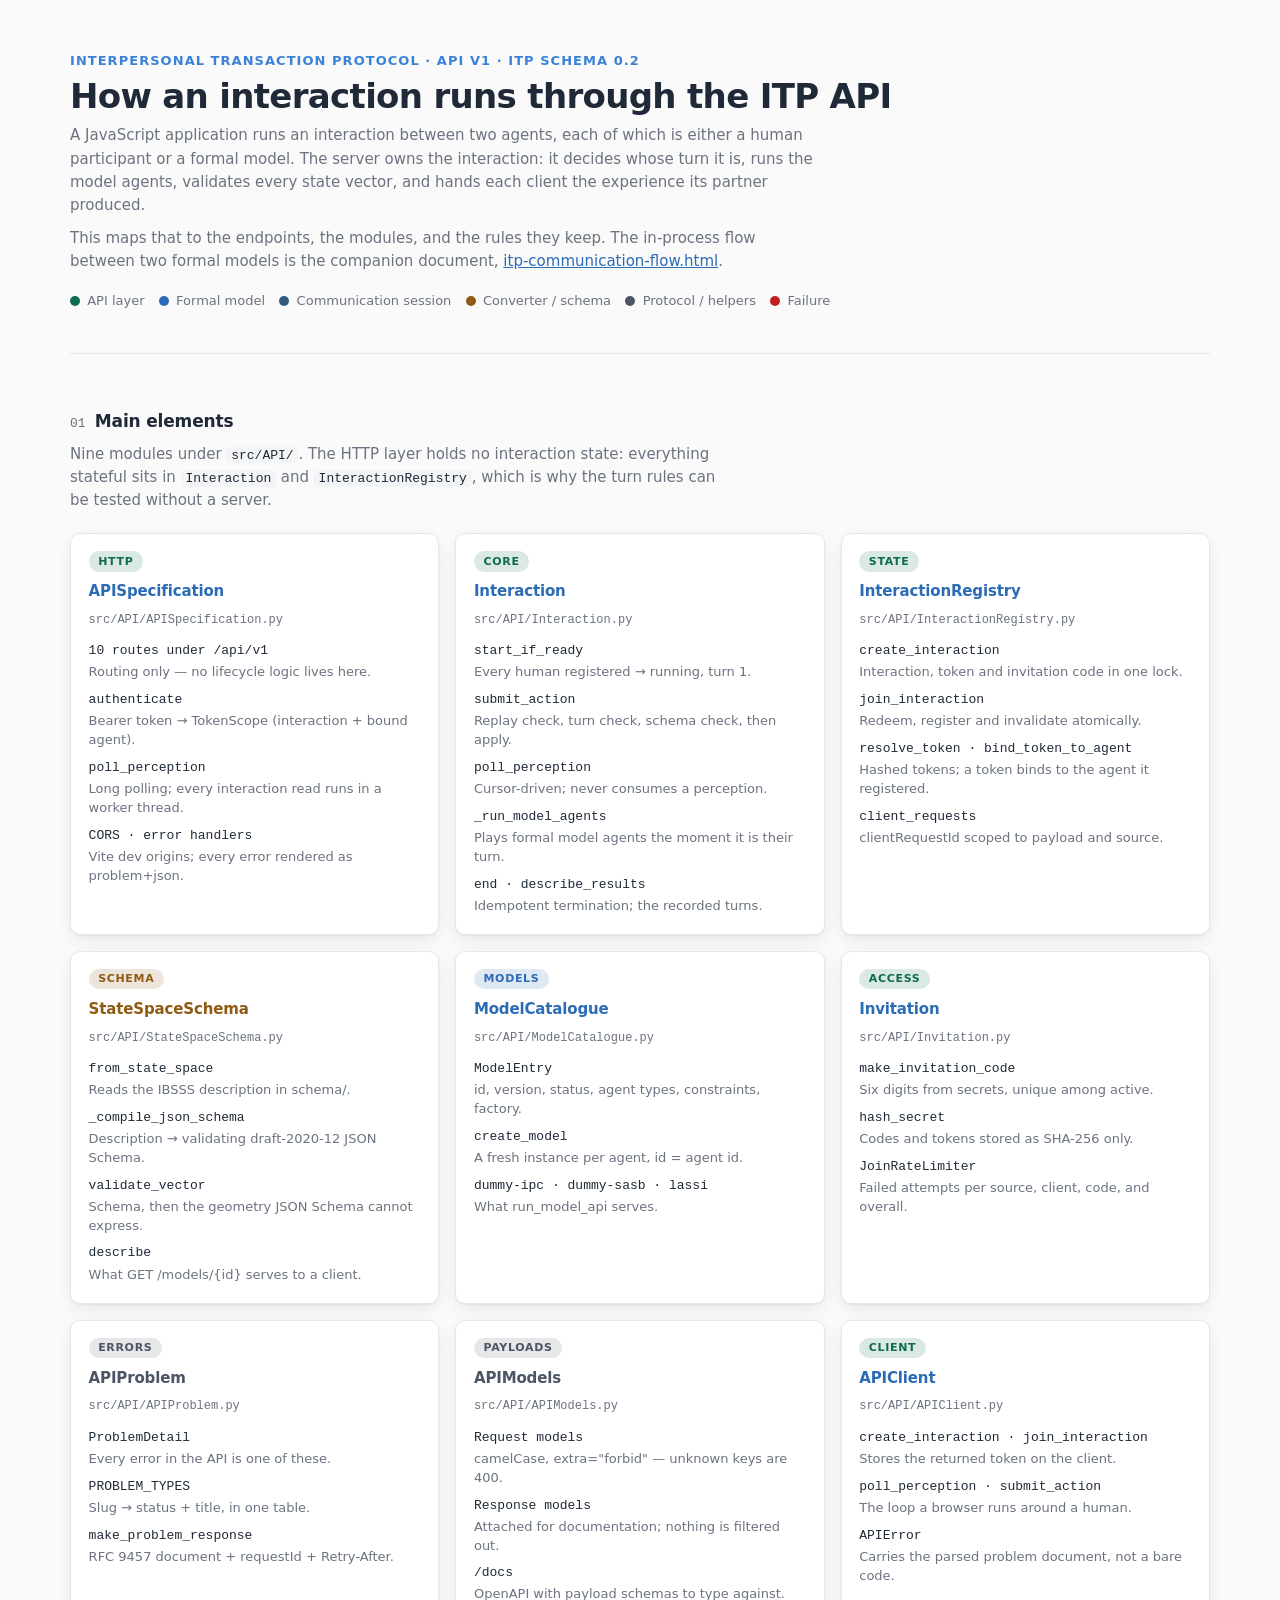
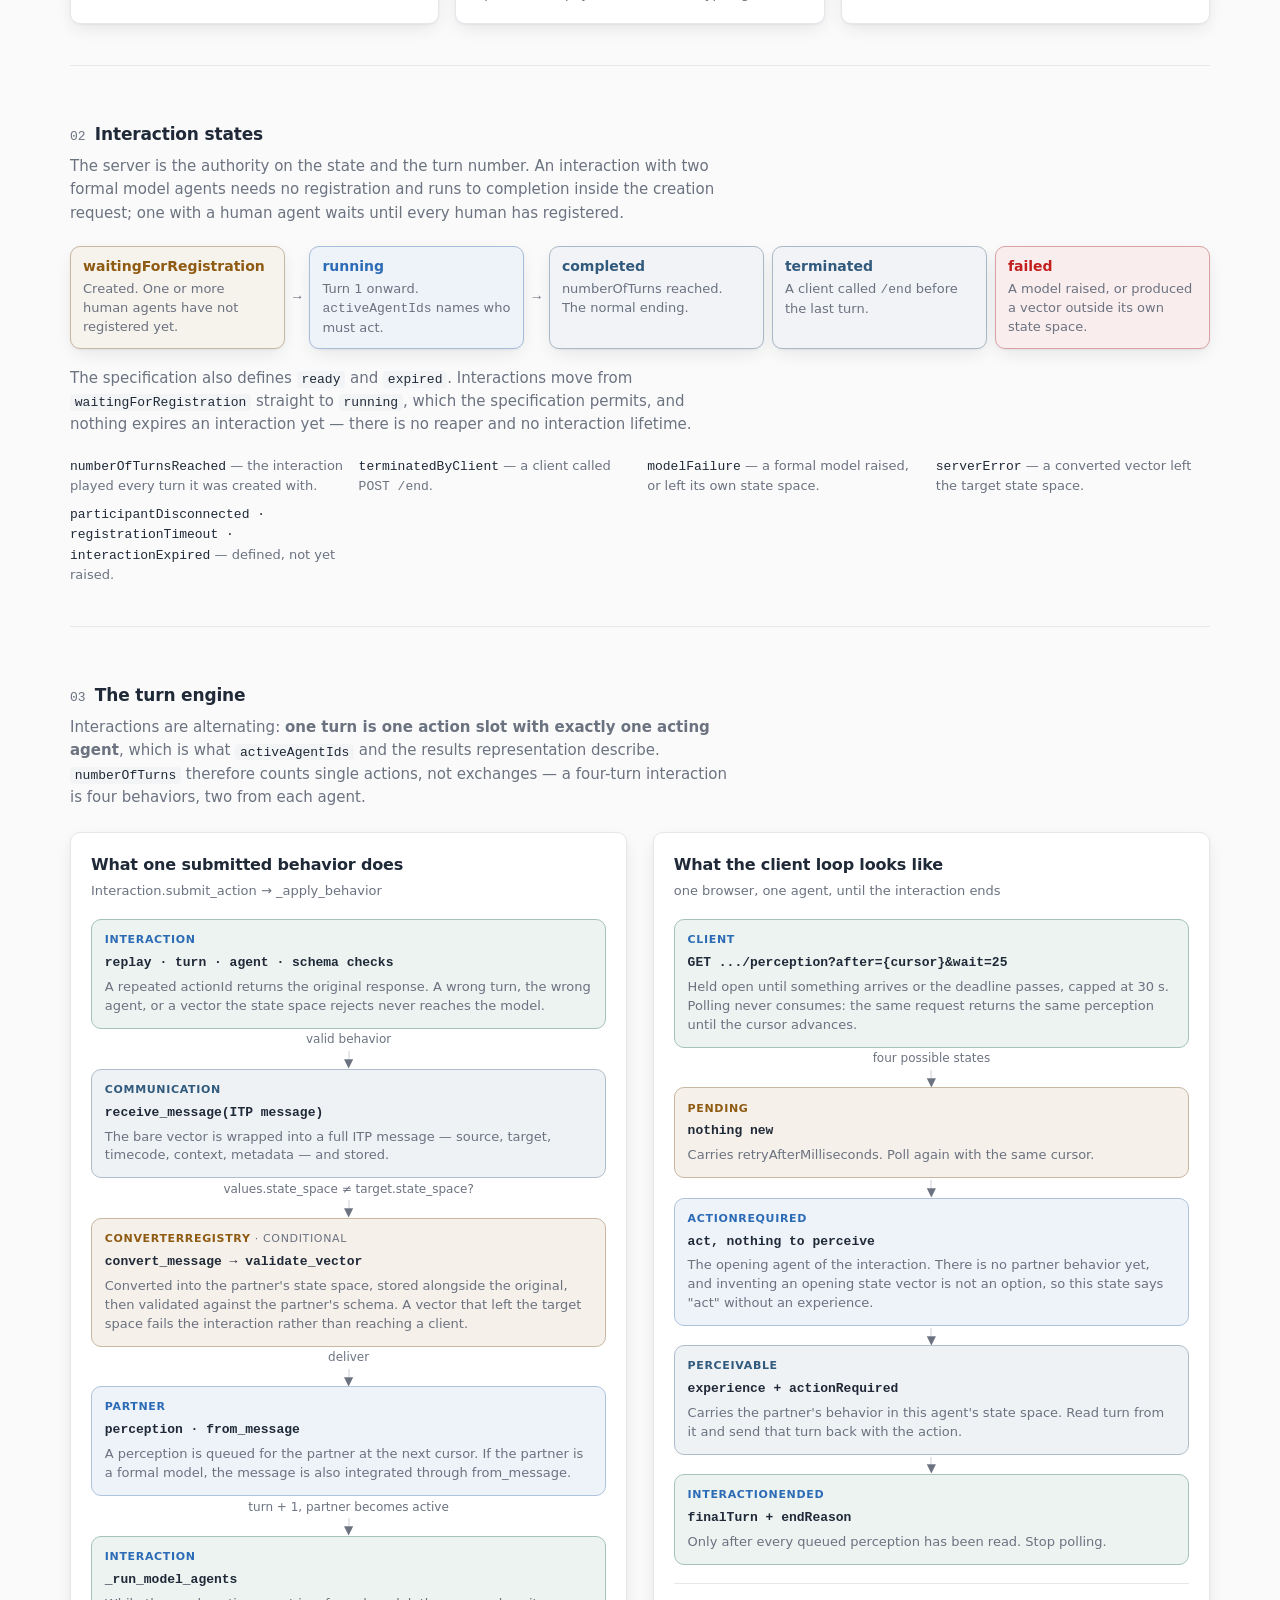
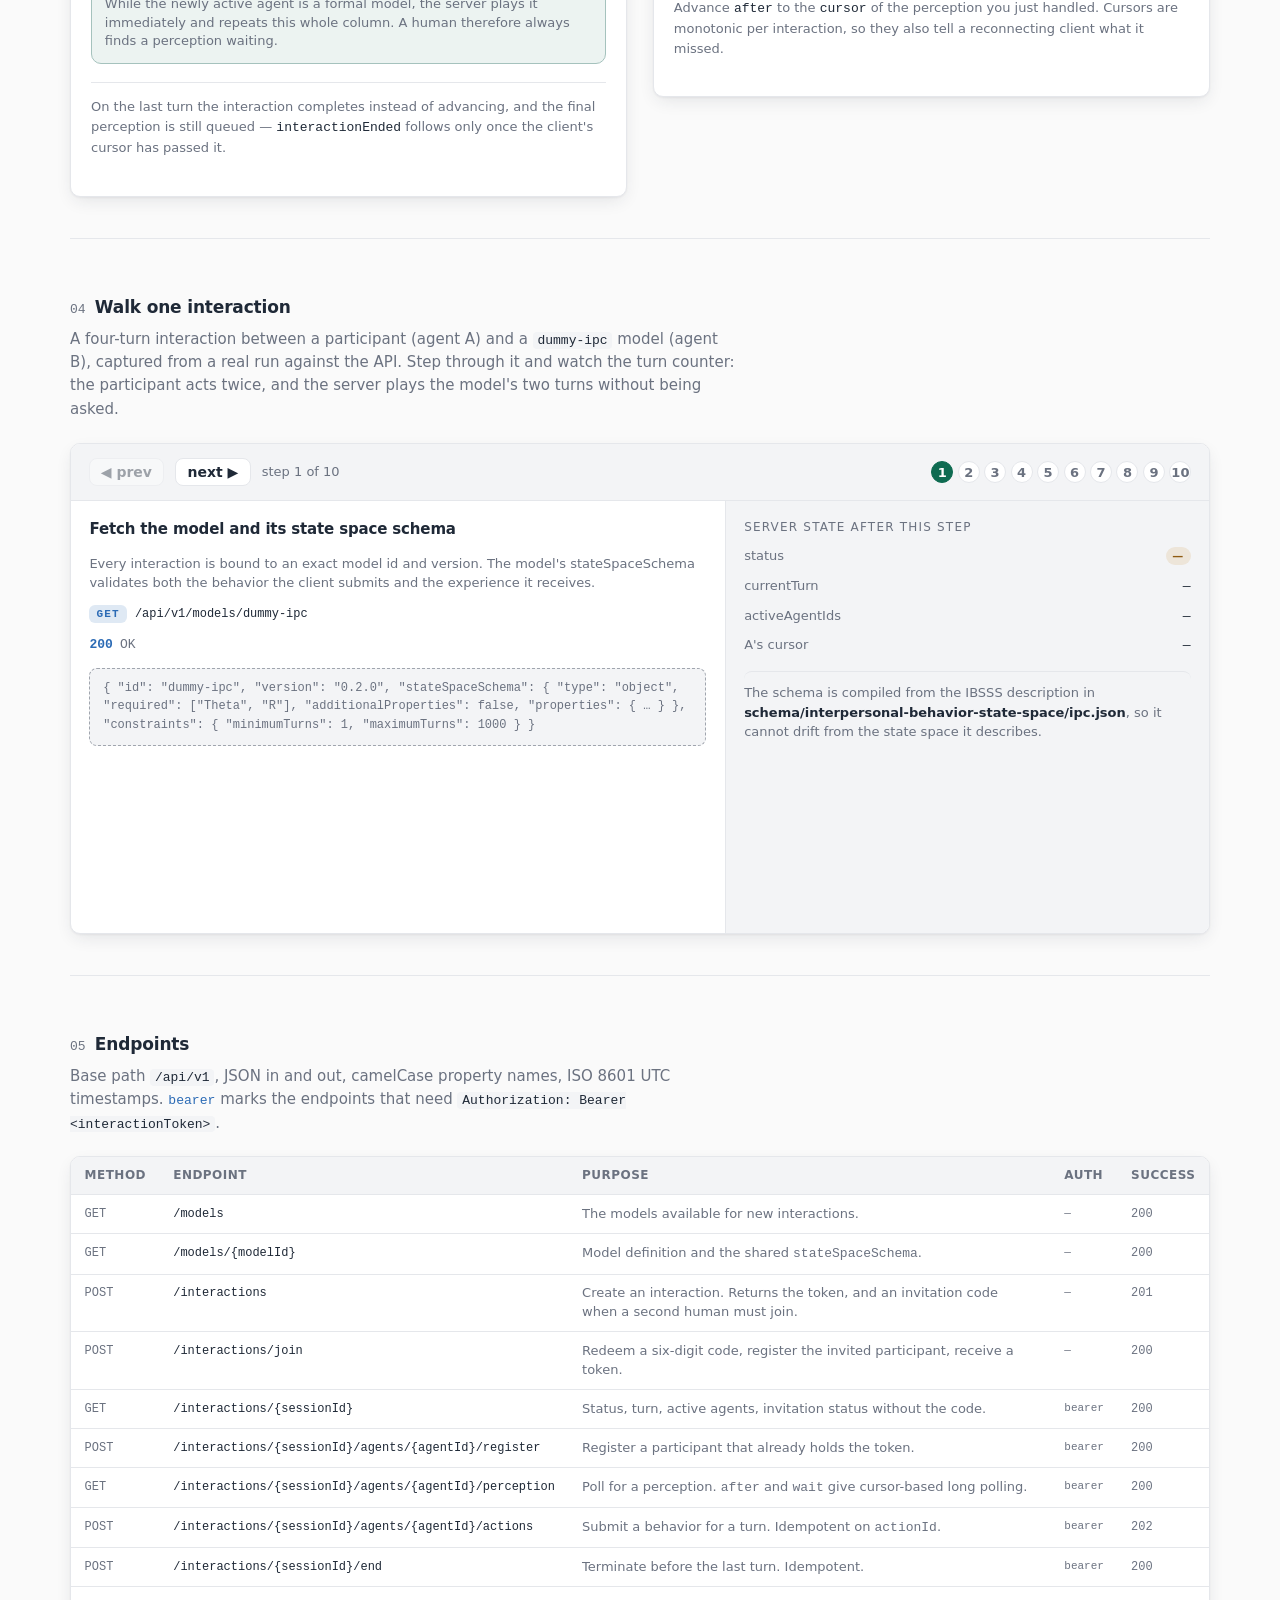
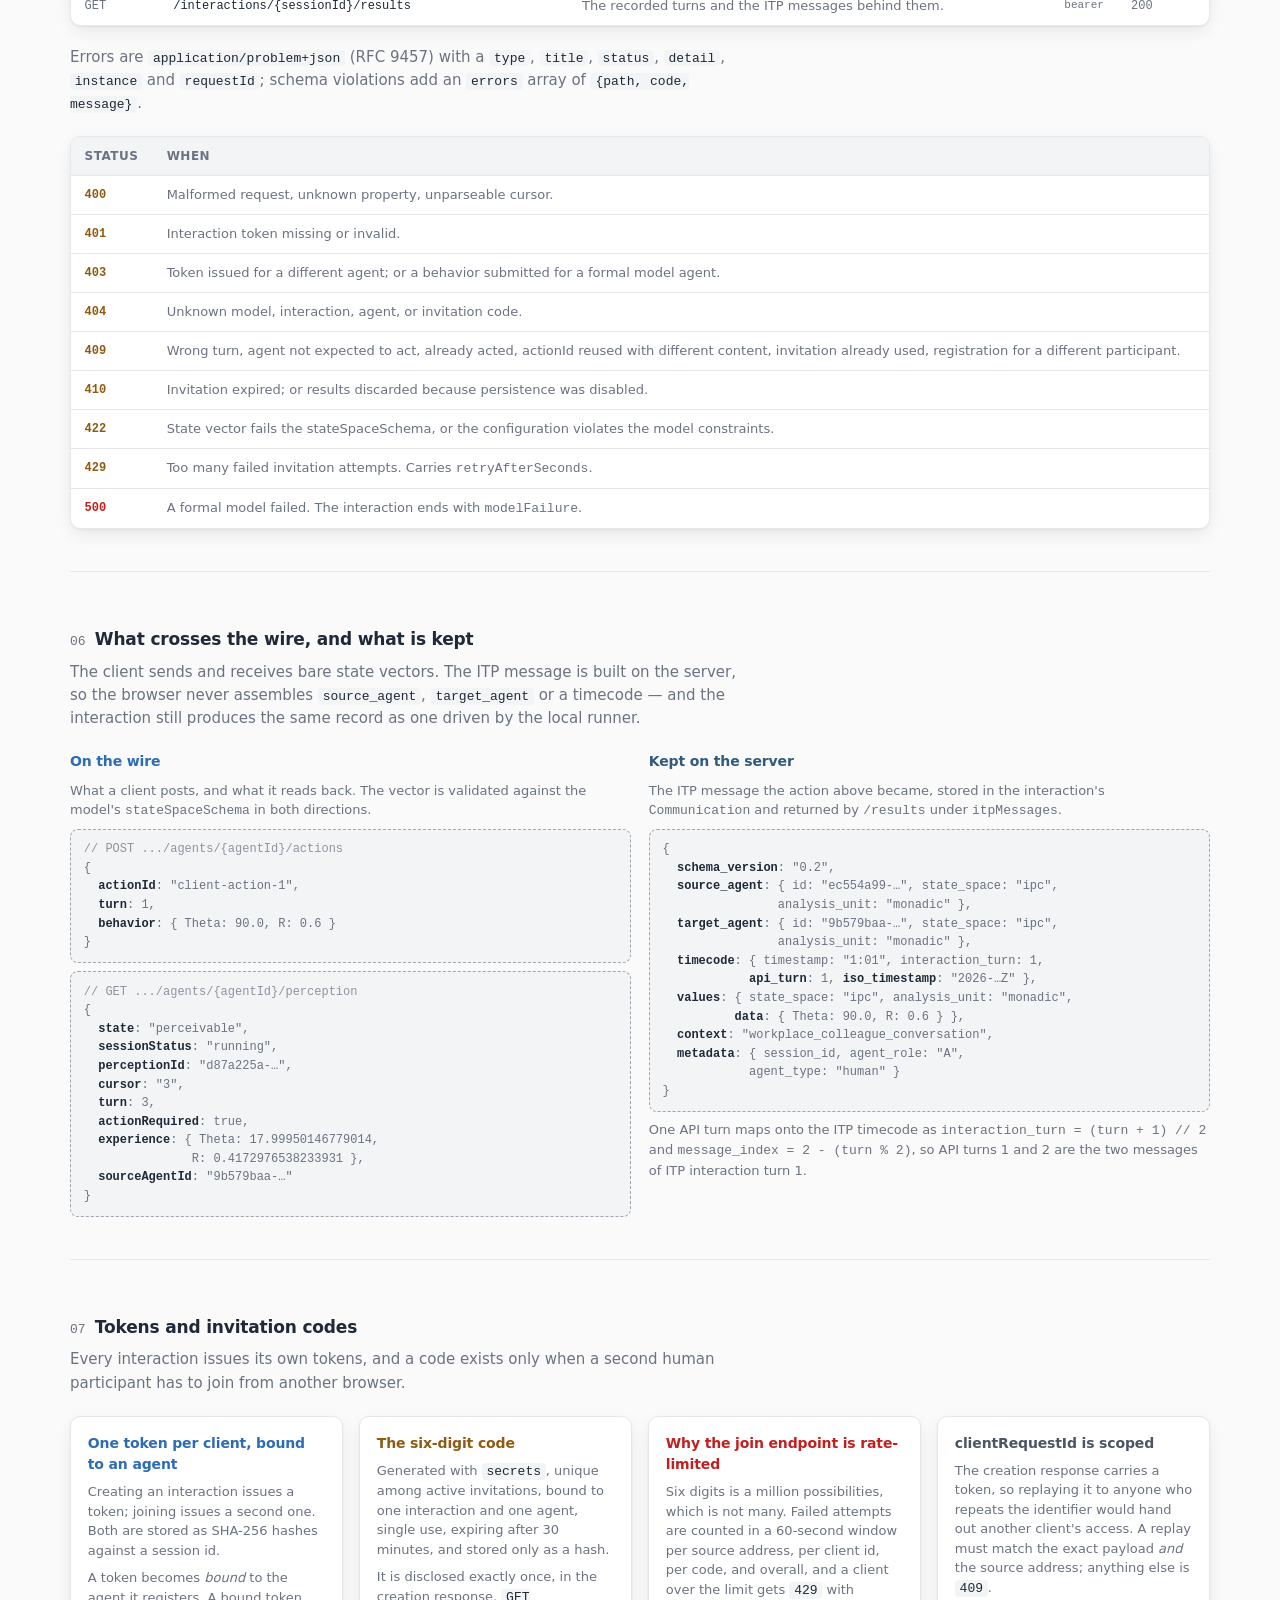
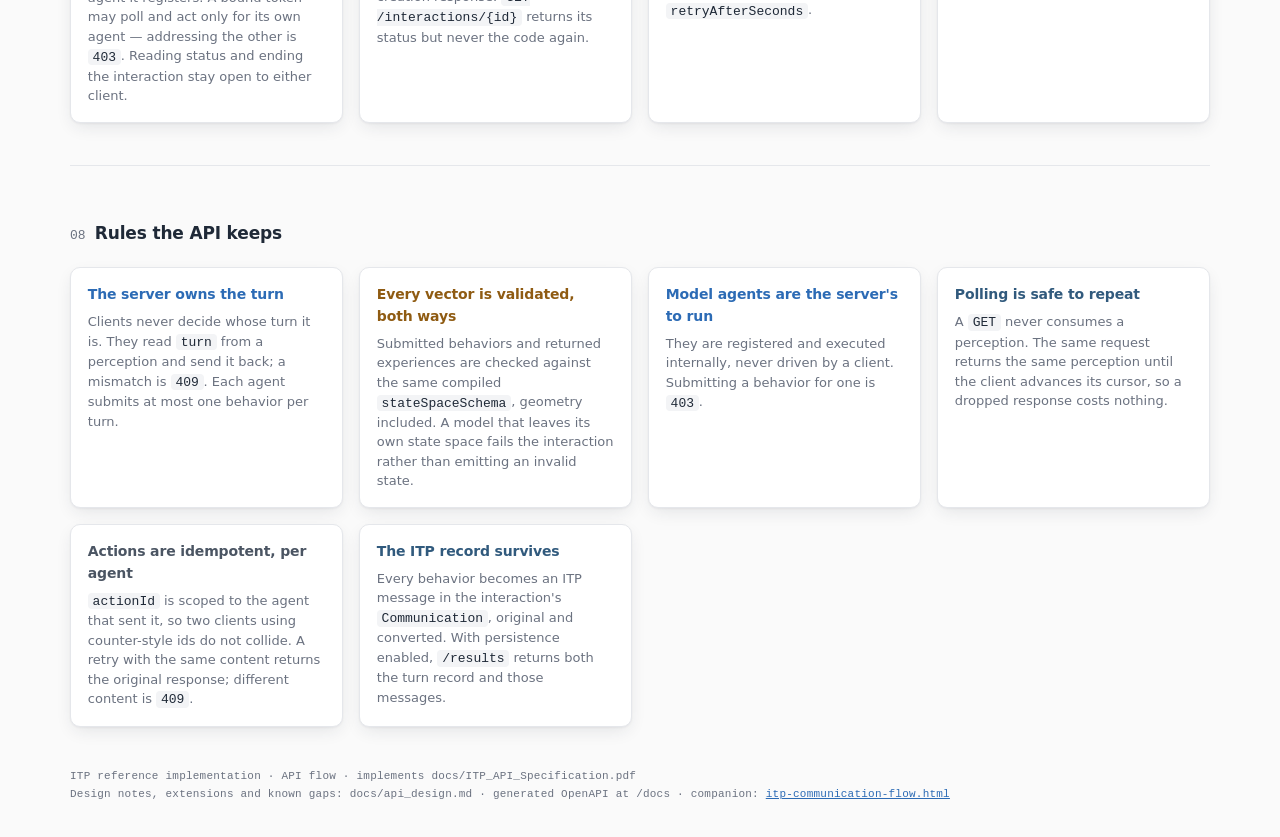
==== commit 00e9da5c: "add mock UI that lets User start model-model, human-model, and human-human interactions, also align " ====
--- a/itp-api-flow.html
+++ b/itp-api-flow.html
@@ -10,53 +10,30 @@
   </style>
 <style>
   :root {
-    --bg: #F1F3F6;
+    color-scheme: light;
+    --bg: #FAFAFA;
     --surface: #FFFFFF;
-    --surface-2: #E9ECF1;
-    --ink: #171B21;
-    --muted: #5B646F;
-    --line: #D8DDE4;
-    --c-model: #0B6E75;
-    --c-store: #33489F;
-    --c-convert: #9C5600;
-    --c-api: #7A3E8F;
-    --c-spec: #4A5561;
-    --c-stop: #A4342E;
-    --shadow: 0 1px 2px rgba(16,20,26,.06), 0 4px 14px rgba(16,20,26,.05);
+    --surface-2: #F3F4F6;
+    --ink: #1F2937;
+    --muted: #6B7280;
+    --line: #E5E7EB;
+    --c-model: #2C6BB5;
+    --c-store: #315A7D;
+    --c-convert: #8F5B12;
+    --c-api: #0E6B51;
+    --c-spec: #4B5563;
+    --c-stop: #C21F1F;
+    --accent: #3B82D6;
+    --primary: #2C6BB5;
+    --shadow: 0 1px 2px 0 rgba(31,41,55,.05), 0 6px 18px -4px rgba(31,41,55,.12);
     --mono: ui-monospace, "SF Mono", "SFMono-Regular", Menlo, Consolas, monospace;
-    --sans: system-ui, -apple-system, "Segoe UI", Roboto, sans-serif;
-  }
-  @media (prefers-color-scheme: dark) {
-    :root:not([data-theme="light"]) {
-      --bg: #0E1116;
-      --surface: #161A20;
-      --surface-2: #1D232B;
-      --ink: #E9ECF0;
-      --muted: #98A2AD;
-      --line: #29313A;
-      --c-model: #2FB7C0;
-      --c-store: #7F95F2;
-      --c-convert: #E0982E;
-      --c-api: #C88FD9;
-      --c-spec: #9BA7B3;
-      --c-stop: #E8776C;
-      --shadow: 0 1px 2px rgba(0,0,0,.4), 0 6px 18px rgba(0,0,0,.35);
-    }
-  }
-  :root[data-theme="light"] {
-    --bg: #F1F3F6; --surface: #FFFFFF; --surface-2: #E9ECF1;
-    --ink: #171B21; --muted: #5B646F; --line: #D8DDE4;
-    --c-model: #0B6E75; --c-store: #33489F; --c-convert: #9C5600;
-    --c-api: #7A3E8F; --c-spec: #4A5561; --c-stop: #A4342E;
-    --shadow: 0 1px 2px rgba(16,20,26,.06), 0 4px 14px rgba(16,20,26,.05);
-  }
-  :root[data-theme="dark"] {
-    --bg: #0E1116; --surface: #161A20; --surface-2: #1D232B;
-    --ink: #E9ECF0; --muted: #98A2AD; --line: #29313A;
-    --c-model: #2FB7C0; --c-store: #7F95F2; --c-convert: #E0982E;
-    --c-api: #C88FD9; --c-spec: #9BA7B3; --c-stop: #E8776C;
-    --shadow: 0 1px 2px rgba(0,0,0,.4), 0 6px 18px rgba(0,0,0,.35);
-  }
+    --sans: -apple-system, BlinkMacSystemFont, "Segoe UI", Roboto, system-ui, sans-serif;
+  }
+  /* Light only, deliberately. The dashboards and the mock client are light, and
+     these diagrams are read beside them and pasted into slides and papers on a
+     white ground; a page that flips with the reader's OS setting would not be
+     the same artefact twice. There is no prefers-color-scheme block and no
+     theme toggle, so the palette above is the palette. */
 
   * { box-sizing: border-box; }
   body { margin: 0; background: var(--bg); }
@@ -74,48 +51,59 @@
   .wrap { max-width: 1140px; margin: 0 auto; }
 
   :where(a, button, summary):focus-visible {
-    outline: 2px solid var(--c-api);
+    outline: 2px solid var(--accent);
     outline-offset: 2px;
-    border-radius: 4px;
+    border-radius: 6px;
   }
 
   /* ---- header ---- */
   .eyebrow {
-    font-family: var(--mono);
-    font-size: .72rem;
-    letter-spacing: .18em;
+    font-family: var(--sans);
+    font-size: 13px;
+    font-weight: 600;
+    letter-spacing: .08em;
     text-transform: uppercase;
-    color: var(--c-api);
-    margin: 0 0 .7rem;
+    color: var(--accent);
+    margin: 0 0 6px;
   }
   h1 {
-    font-size: clamp(1.7rem, 3.6vw, 2.6rem);
-    line-height: 1.08;
+    font-size: clamp(1.8rem, 3.4vw, 2.125rem);
+    line-height: 1.15;
     letter-spacing: -.02em;
-    font-weight: 720;
-    margin: 0 0 .6rem;
+    font-weight: 700;
+    margin: 0 0 8px;
     text-wrap: balance;
   }
-  .lede { max-width: 62ch; color: var(--muted); font-size: 1.02rem; margin: 0; }
+  .lede {
+    max-width: 78ch;
+    color: var(--muted);
+    font-size: 15px;
+    margin: 0;
+  }
   .lede + .lede { margin-top: .6rem; }
-  .lede a { color: var(--c-api); }
+  .lede a { color: var(--primary); }
 
   h2 {
-    font-size: 1.02rem;
+    font-size: 17px;
     letter-spacing: -.01em;
-    font-weight: 680;
+    font-weight: 600;
     margin: 0;
     display: flex;
     align-items: baseline;
     gap: .6rem;
   }
-  h2 .idx { font-family: var(--mono); font-size: .78rem; color: var(--muted); font-weight: 500; }
+  h2 .idx {
+    font-family: var(--mono);
+    font-size: 13px;
+    color: var(--muted);
+    font-weight: 500;
+  }
   .section { margin-top: clamp(2.2rem, 5vw, 3.4rem); }
   .section > p.note {
-    color: var(--muted); font-size: .92rem; margin: .5rem 0 0; max-width: 70ch;
+    color: var(--muted); font-size: 15px; margin: .5rem 0 0; max-width: 70ch;
   }
   .section > p.note code, p.note code {
-    font-family: var(--mono); font-size: .82rem; color: var(--ink);
+    font-family: var(--mono); font-size: 13px; color: var(--ink);
     background: var(--surface-2); padding: .05rem .3rem; border-radius: 4px;
   }
 
@@ -124,11 +112,20 @@
   /* ---- legend ---- */
   .legend { display: flex; flex-wrap: wrap; gap: .5rem .9rem; margin-top: 1.1rem; }
   .legend .item {
-    display: inline-flex; align-items: center; gap: .45rem;
-    font-family: var(--mono); font-size: .72rem;
-    letter-spacing: .04em; color: var(--muted);
-  }
-  .dot { width: 10px; height: 10px; border-radius: 3px; flex: none; }
+    display: inline-flex;
+    align-items: center;
+    gap: .45rem;
+    font-family: var(--sans);
+    font-size: 13px;
+    color: var(--muted);
+    letter-spacing: normal;
+  }
+  .dot {
+    width: 10px;
+    height: 10px;
+    border-radius: 50%;
+    flex: none;
+  }
 
   /* ---- inventory grid ---- */
   .grid {
@@ -140,29 +137,55 @@
   .card {
     background: var(--surface);
     border: 1px solid var(--line);
-    border-radius: 12px;
+    border-radius: 10px;
     padding: 1.05rem 1.1rem 1.15rem;
     box-shadow: var(--shadow);
-    display: flex; flex-direction: column; gap: .55rem;
+    display: flex;
+    flex-direction: column;
+    gap: .55rem;
   }
   .chip {
     align-self: flex-start;
-    font-family: var(--mono); font-size: .64rem; font-weight: 600;
-    letter-spacing: .12em; text-transform: uppercase;
-    padding: .26rem .5rem; border-radius: 5px; line-height: 1;
-  }
-  .card .file { font-family: var(--mono); font-size: .72rem; color: var(--muted); margin: -.1rem 0 .2rem; overflow-wrap: anywhere; }
-  .cls { font-family: var(--mono); font-weight: 600; font-size: .9rem; }
+    font-family: var(--sans);
+    font-size: 11px;
+    font-weight: 600;
+    letter-spacing: .06em;
+    text-transform: uppercase;
+    padding: .3rem .6rem;
+    border-radius: 999px;
+    line-height: 1;
+  }
+  .card .file {
+    font-family: var(--mono);
+    font-size: 12px;
+    color: var(--muted);
+    margin: -.1rem 0 .2rem;
+    overflow-wrap: anywhere;
+  }
+  .cls {
+    font-family: var(--sans);
+    font-weight: 600;
+    font-size: 15px;
+    letter-spacing: -.01em;
+  }
   .card ul { margin: 0; padding: 0; list-style: none; display: flex; flex-direction: column; gap: .5rem; }
   .card li { display: flex; flex-direction: column; gap: .12rem; }
-  .card li .m { font-family: var(--mono); font-size: .8rem; color: var(--ink); }
-  .card li .d { font-size: .82rem; color: var(--muted); line-height: 1.4; }
+  .card li .m {
+    font-family: var(--mono);
+    font-size: 13px;
+    color: var(--ink);
+  }
+  .card li .d {
+    font-size: 13px;
+    color: var(--muted);
+    line-height: 1.45;
+  }
 
   /* role color helpers */
   .r-model  { color: var(--c-model); }
   .r-store  { color: var(--c-store); }
   .r-convert{ color: var(--c-convert); }
-  .r-api    { color: var(--c-api); }
+  .r-api    { color: var(--primary); }
   .r-spec   { color: var(--c-spec); }
   .r-stop   { color: var(--c-stop); }
   .chip.model  { color: var(--c-model);  background: color-mix(in srgb, var(--c-model) 15%, var(--surface)); }
@@ -177,94 +200,188 @@
   /* ---- lifecycle ---- */
   .states { display: flex; flex-wrap: wrap; align-items: stretch; gap: .5rem; margin-top: 1.3rem; }
   .state {
-    border: 1px solid var(--line); border-radius: 10px; background: var(--surface);
-    padding: .6rem .75rem .65rem; box-shadow: var(--shadow);
-    display: flex; flex-direction: column; gap: .15rem; min-width: 0; flex: 1 1 168px;
-  }
-  .state .nm { font-family: var(--mono); font-size: .78rem; font-weight: 600; }
-  .state .dd { font-size: .78rem; color: var(--muted); line-height: 1.4; }
+    border: 1px solid var(--line);
+    border-radius: 10px;
+    background: var(--surface);
+    padding: .6rem .75rem .65rem;
+    box-shadow: var(--shadow);
+    display: flex;
+    flex-direction: column;
+    gap: .15rem;
+    min-width: 0;
+    flex: 1 1 168px;
+  }
+  .state .nm {
+    font-family: var(--sans);
+    font-size: 14px;
+    font-weight: 600;
+  }
+  .state .dd {
+    font-size: 13px;
+    color: var(--muted);
+    line-height: 1.45;
+  }
   .state.s-wait { border-color: color-mix(in srgb, var(--c-convert) 34%, var(--line)); background: color-mix(in srgb, var(--c-convert) 8%, var(--surface)); }
   .state.s-run  { border-color: color-mix(in srgb, var(--c-model) 34%, var(--line)); background: color-mix(in srgb, var(--c-model) 8%, var(--surface)); }
   .state.s-done { border-color: color-mix(in srgb, var(--c-store) 32%, var(--line)); background: color-mix(in srgb, var(--c-store) 7%, var(--surface)); }
   .state.s-fail { border-color: color-mix(in srgb, var(--c-stop) 34%, var(--line)); background: color-mix(in srgb, var(--c-stop) 8%, var(--surface)); }
-  .arrow { align-self: center; font-family: var(--mono); color: var(--muted); font-size: .9rem; flex: none; }
+  .arrow { align-self: center; font-family: var(--mono); color: var(--muted); font-size: 14px; flex: none; }
 
   .endstates { margin-top: 1.2rem; display: grid; grid-template-columns: repeat(auto-fill, minmax(232px, 1fr)); gap: .45rem .9rem; }
-  .endstates div { font-size: .8rem; color: var(--muted); line-height: 1.45; }
-  .endstates .m { font-family: var(--mono); font-size: .78rem; color: var(--ink); }
+  .endstates div {
+    font-size: 13px;
+    color: var(--muted);
+    line-height: 1.5;
+  }
+  .endstates .m {
+    font-family: var(--mono);
+    font-size: 13px;
+    color: var(--ink);
+  }
 
   /* ---- flow lanes ---- */
   .flows { display: grid; grid-template-columns: 1fr 1fr; gap: 1.6rem; margin-top: 1.4rem; align-items: start; }
   .flow {
-    background: var(--surface); border: 1px solid var(--line); border-radius: 14px;
-    padding: 1.3rem 1.25rem 1.5rem; box-shadow: var(--shadow);
-  }
-  .flow h3 { margin: 0 0 .2rem; font-size: 1rem; letter-spacing: -.01em; }
-  .flow .sub { font-family: var(--mono); font-size: .72rem; color: var(--muted); margin: 0 0 1.1rem; }
+    background: var(--surface);
+    border: 1px solid var(--line);
+    border-radius: 10px;
+    padding: 1.3rem 1.25rem 1.5rem;
+    box-shadow: var(--shadow);
+  }
+  .flow h3 {
+    margin: 0 0 .2rem;
+    font-size: 16px;
+    font-weight: 600;
+    letter-spacing: -.01em;
+  }
+  .flow .sub {
+    font-family: var(--sans);
+    font-size: 13px;
+    color: var(--muted);
+    margin: 0 0 1.1rem;
+  }
   .lane { display: flex; flex-direction: column; align-items: stretch; }
 
   .node {
-    border: 1px solid var(--line); border-radius: 10px; background: var(--surface);
-    padding: .7rem .8rem .75rem; display: flex; flex-direction: column; gap: .3rem;
+    border: 1px solid var(--line);
+    border-radius: 10px;
+    background: var(--surface);
+    padding: .7rem .8rem .75rem;
+    display: flex;
+    flex-direction: column;
+    gap: .3rem;
   }
   .node.tint-model  { background: color-mix(in srgb, var(--c-model) 8%, var(--surface)); border-color: color-mix(in srgb, var(--c-model) 30%, var(--line)); }
   .node.tint-store  { background: color-mix(in srgb, var(--c-store) 8%, var(--surface)); border-color: color-mix(in srgb, var(--c-store) 30%, var(--line)); }
   .node.tint-convert{ background: color-mix(in srgb, var(--c-convert) 9%, var(--surface)); border-color: color-mix(in srgb, var(--c-convert) 34%, var(--line)); }
   .node.tint-api    { background: color-mix(in srgb, var(--c-api) 8%, var(--surface)); border-color: color-mix(in srgb, var(--c-api) 30%, var(--line)); }
   .node .head { display: flex; align-items: center; gap: .5rem; flex-wrap: wrap; }
-  .node .actor { font-family: var(--mono); font-size: .6rem; font-weight: 600; letter-spacing: .1em; text-transform: uppercase; }
-  .node .call { font-family: var(--mono); font-size: .82rem; font-weight: 600; color: var(--ink); word-break: break-word; }
-  .node .desc { font-size: .8rem; color: var(--muted); line-height: 1.45; }
+  .node .actor {
+    font-family: var(--sans);
+    font-size: 11px;
+    font-weight: 600;
+    letter-spacing: .06em;
+    text-transform: uppercase;
+  }
+  .node .call {
+    font-family: var(--mono);
+    font-size: 13px;
+    font-weight: 600;
+    color: var(--ink);
+    word-break: break-word;
+  }
+  .node .desc {
+    font-size: 13px;
+    color: var(--muted);
+    line-height: 1.45;
+  }
   .node.cond .actor::after { content: " · conditional"; color: var(--muted); font-weight: 500; }
 
   .conn { display: flex; flex-direction: column; align-items: center; padding: .1rem 0; gap: .12rem; }
-  .conn .lbl { font-family: var(--mono); font-size: .66rem; color: var(--muted); letter-spacing: .02em; text-align: center; max-width: 92%; }
+  .conn .lbl {
+    font-family: var(--sans);
+    font-size: 12px;
+    color: var(--muted);
+    text-align: center;
+    max-width: 92%;
+    letter-spacing: normal;
+  }
   .conn .bar { width: 2px; height: 9px; background: var(--line); }
-  .conn .tip { font-size: .74rem; color: var(--muted); line-height: .6; margin-top: -2px; }
+  .conn .tip { font-size: 12px; color: var(--muted); line-height: .6; margin-top: -2px; }
 
   .flow .foot {
-    margin-top: 1.1rem; padding-top: .9rem; border-top: 1px solid var(--line);
-    font-size: .8rem; color: var(--muted); line-height: 1.5;
+    margin-top: 1.1rem;
+    padding-top: .9rem;
+    border-top: 1px solid var(--line);
+    font-size: 13px;
+    color: var(--muted);
+    line-height: 1.55;
   }
   .flow .foot .m { font-family: var(--mono); color: var(--ink); }
 
   /* ---- payload token ---- */
   .msg-token {
     border: 1px dashed color-mix(in srgb, var(--c-spec) 45%, var(--line));
-    border-radius: 10px; background: var(--surface-2);
-    padding: .65rem .8rem; font-family: var(--mono); font-size: .7rem;
-    color: var(--muted); line-height: 1.55; overflow-x: auto;
+    border-radius: 8px;
+    background: var(--surface-2);
+    padding: .65rem .8rem;
+    font-family: var(--mono);
+    font-size: 12px;
+    color: var(--muted);
+    line-height: 1.55;
+    overflow-x: auto;
   }
   .msg-token b { color: var(--ink); font-weight: 600; }
   .msg-token .cm { color: color-mix(in srgb, var(--muted) 75%, var(--bg)); }
 
   .pairs { display: grid; grid-template-columns: 1fr 1fr; gap: 1.1rem; margin-top: 1.3rem; align-items: start; }
   .pair { display: flex; flex-direction: column; gap: .5rem; }
-  .pair h3 { margin: 0; font-size: .84rem; font-family: var(--mono); letter-spacing: .03em; }
-  .pair p { margin: 0; font-size: .82rem; color: var(--muted); line-height: 1.5; }
+  .pair h3 { margin: 0; font-size: 14px; font-weight: 600; letter-spacing: -.01em; }
+  .pair p { margin: 0; font-size: 13px; color: var(--muted); line-height: 1.5; }
 
   /* ---- walkthrough ---- */
   .walk {
-    margin-top: 1.4rem; background: var(--surface); border: 1px solid var(--line);
-    border-radius: 14px; box-shadow: var(--shadow); overflow: hidden;
+    margin-top: 1.4rem;
+    background: var(--surface);
+    border: 1px solid var(--line);
+    border-radius: 10px;
+    box-shadow: var(--shadow);
+    overflow: hidden;
   }
   .walk-bar {
     display: flex; align-items: center; gap: .7rem; flex-wrap: wrap;
     padding: .85rem 1.1rem; border-bottom: 1px solid var(--line); background: var(--surface-2);
   }
   .walk-bar button {
-    font-family: var(--mono); font-size: .74rem; font-weight: 600;
-    color: var(--ink); background: var(--surface);
-    border: 1px solid var(--line); border-radius: 7px;
-    padding: .38rem .7rem; cursor: pointer; line-height: 1;
-  }
-  .walk-bar button:hover:not(:disabled) { border-color: var(--c-api); color: var(--c-api); }
+    font-family: var(--sans);
+    font-size: 14px;
+    font-weight: 600;
+    color: var(--ink);
+    background: var(--surface);
+    border: 1px solid var(--line);
+    border-radius: 8px;
+    padding: .38rem .7rem;
+    cursor: pointer;
+    line-height: 1;
+  }
+  .walk-bar button:hover:not(:disabled) { border-color: var(--c-api); color: var(--primary); }
   .walk-bar button:disabled { opacity: .4; cursor: default; }
-  .walk-count { font-family: var(--mono); font-size: .72rem; color: var(--muted); font-variant-numeric: tabular-nums; }
+  .walk-count {
+    font-family: var(--sans);
+    font-size: 13px;
+    color: var(--muted);
+    font-variant-numeric: tabular-nums;
+  }
   .ticks { display: flex; gap: .28rem; margin-left: auto; flex-wrap: wrap; }
   .ticks button {
-    width: 22px; height: 22px; padding: 0; border-radius: 5px;
-    font-size: .62rem; color: var(--muted); font-variant-numeric: tabular-nums;
+    width: 22px;
+    height: 22px;
+    padding: 0;
+    border-radius: 999px;
+    font-size: 13px;
+    color: var(--muted);
+    font-variant-numeric: tabular-nums;
+    font-family: var(--sans);
   }
   .ticks button[aria-current="true"] { background: var(--c-api); border-color: var(--c-api); color: #fff; }
 
@@ -274,67 +391,145 @@
     padding: 1.1rem 1.15rem 1.3rem; border-left: 1px solid var(--line);
     background: var(--surface-2); display: flex; flex-direction: column; gap: .9rem; min-width: 0;
   }
-  .walk-step { font-size: .95rem; font-weight: 640; letter-spacing: -.01em; margin: 0; text-wrap: balance; }
-  .walk-why { font-size: .84rem; color: var(--muted); line-height: 1.5; margin: 0; }
-  .reqline { display: flex; align-items: baseline; gap: .5rem; flex-wrap: wrap; font-family: var(--mono); font-size: .78rem; }
+  .walk-step {
+    font-size: 15px;
+    font-weight: 640;
+    letter-spacing: -.01em;
+    margin: 0;
+    text-wrap: balance;
+    border-radius: 10px;
+  }
+  .walk-why {
+    font-size: 13px;
+    color: var(--muted);
+    line-height: 1.5;
+    margin: 0;
+  }
+  .reqline {
+    display: flex;
+    align-items: baseline;
+    gap: .5rem;
+    flex-wrap: wrap;
+    font-family: var(--mono);
+    font-size: 12px;
+    border-radius: 8px;
+  }
   .verb {
-    font-size: .62rem; font-weight: 700; letter-spacing: .1em; padding: .24rem .45rem;
-    border-radius: 5px; line-height: 1; flex: none;
+    font-size: 11px;
+    font-weight: 700;
+    letter-spacing: .1em;
+    padding: .24rem .45rem;
+    border-radius: 6px;
+    line-height: 1;
+    flex: none;
+    font-family: var(--mono);
   }
   .verb.get  { color: var(--c-model); background: color-mix(in srgb, var(--c-model) 15%, var(--surface)); }
   .verb.post { color: var(--c-api);   background: color-mix(in srgb, var(--c-api) 15%, var(--surface)); }
   .reqline .path { color: var(--ink); word-break: break-all; }
-  .statusline { display: flex; align-items: center; gap: .45rem; font-family: var(--mono); font-size: .74rem; color: var(--muted); }
+  .statusline {
+    display: flex;
+    align-items: center;
+    gap: .45rem;
+    font-family: var(--mono);
+    font-size: 13px;
+    color: var(--muted);
+  }
   .code2xx { color: var(--c-model); font-weight: 700; }
-  .lbl-sm { font-family: var(--mono); font-size: .64rem; letter-spacing: .1em; text-transform: uppercase; color: var(--muted); }
-
-  .statepanel { display: flex; flex-direction: column; gap: .55rem; }
+  .lbl-sm {
+    font-family: var(--sans);
+    font-size: 12px;
+    letter-spacing: .1em;
+    text-transform: uppercase;
+    color: var(--muted);
+  }
+
+  .statepanel {
+    display: flex;
+    flex-direction: column;
+    gap: .55rem;
+    border-radius: 10px;
+  }
   .srow { display: flex; align-items: baseline; justify-content: space-between; gap: .7rem; }
-  .srow .k { font-family: var(--mono); font-size: .7rem; color: var(--muted); }
-  .srow .v { font-family: var(--mono); font-size: .78rem; color: var(--ink); font-variant-numeric: tabular-nums; text-align: right; word-break: break-word; }
+  .srow .k {
+    font-family: var(--sans);
+    font-size: 13px;
+    color: var(--muted);
+  }
+  .srow .v {
+    font-family: var(--mono);
+    font-size: 13px;
+    color: var(--ink);
+    font-variant-numeric: tabular-nums;
+    text-align: right;
+    word-break: break-word;
+  }
   .srow .v.changed { color: var(--c-api); font-weight: 700; }
   .pill {
-    font-family: var(--mono); font-size: .64rem; font-weight: 600; letter-spacing: .06em;
-    padding: .2rem .42rem; border-radius: 5px; line-height: 1; display: inline-block;
+    font-family: var(--sans);
+    font-size: 11px;
+    font-weight: 600;
+    letter-spacing: .06em;
+    padding: .2rem .42rem;
+    border-radius: 999px;
+    line-height: 1;
+    display: inline-block;
   }
   .pill.s-wait { color: var(--c-convert); background: color-mix(in srgb, var(--c-convert) 16%, var(--surface)); }
   .pill.s-run  { color: var(--c-model);   background: color-mix(in srgb, var(--c-model) 16%, var(--surface)); }
   .pill.s-done { color: var(--c-store);   background: color-mix(in srgb, var(--c-store) 16%, var(--surface)); }
   .walk-note {
-    font-size: .78rem; color: var(--muted); line-height: 1.5;
-    border-top: 1px solid var(--line); padding-top: .7rem; margin: 0;
+    font-size: 13px;
+    color: var(--muted);
+    line-height: 1.5;
+    border-top: 1px solid var(--line);
+    padding-top: .7rem;
+    margin: 0;
+    border-radius: 8px;
   }
   .walk-note strong { color: var(--ink); font-weight: 620; }
 
   /* ---- tables ---- */
-  .tablewrap { overflow-x: auto; margin-top: 1.3rem; border: 1px solid var(--line); border-radius: 12px; background: var(--surface); box-shadow: var(--shadow); }
+  .tablewrap {
+    overflow-x: auto;
+    margin-top: 1.3rem;
+    border: 1px solid var(--line);
+    border-radius: 10px;
+    background: var(--surface);
+    box-shadow: var(--shadow);
+  }
   table { border-collapse: collapse; width: 100%; min-width: 760px; }
   th, td { text-align: left; padding: .6rem .85rem; border-bottom: 1px solid var(--line); vertical-align: top; }
   thead th {
-    font-family: var(--mono); font-size: .64rem; letter-spacing: .1em;
-    text-transform: uppercase; color: var(--muted); font-weight: 600;
-    background: var(--surface-2); white-space: nowrap;
+    font-family: var(--sans);
+    font-size: 12px;
+    letter-spacing: .04em;
+    text-transform: uppercase;
+    color: var(--muted);
+    font-weight: 600;
+    background: var(--surface-2);
+    white-space: nowrap;
   }
   tbody tr:last-child td { border-bottom: 0; }
-  td.ep { font-family: var(--mono); font-size: .76rem; color: var(--ink); white-space: nowrap; }
-  td.pu { font-size: .82rem; color: var(--muted); line-height: 1.45; }
-  td.st { font-family: var(--mono); font-size: .76rem; color: var(--muted); white-space: nowrap; font-variant-numeric: tabular-nums; }
-  td.auth { font-family: var(--mono); font-size: .7rem; color: var(--muted); white-space: nowrap; }
+  td.ep { font-family: var(--mono); font-size: 12px; color: var(--ink); white-space: nowrap; }
+  td.pu { font-size: 13px; color: var(--muted); line-height: 1.45; }
+  td.st { font-family: var(--mono); font-size: 12px; color: var(--muted); white-space: nowrap; font-variant-numeric: tabular-nums; }
+  td.auth { font-family: var(--mono); font-size: 11px; color: var(--muted); white-space: nowrap; }
   .status-code { font-family: var(--mono); font-weight: 700; font-variant-numeric: tabular-nums; }
 
   /* ---- callouts ---- */
   .callouts { display: grid; grid-template-columns: repeat(auto-fit, minmax(240px, 1fr)); gap: 1rem; margin-top: 1.3rem; }
-  .callout { background: var(--surface); border: 1px solid var(--line); border-radius: 12px; padding: 1rem 1.05rem; box-shadow: var(--shadow); }
-  .callout h4 { margin: 0 0 .4rem; font-size: .82rem; font-family: var(--mono); letter-spacing: .03em; }
-  .callout p { margin: 0; font-size: .84rem; color: var(--muted); line-height: 1.5; }
+  .callout { background: var(--surface); border: 1px solid var(--line); border-radius: 10px; padding: 1rem 1.05rem; box-shadow: var(--shadow); }
+  .callout h4 { margin: 0 0 .4rem; font-size: 14px; font-weight: 600; letter-spacing: -.01em; }
+  .callout p { margin: 0; font-size: 13px; color: var(--muted); line-height: 1.5; }
   .callout p + p { margin-top: .5rem; }
-  .callout code { font-family: var(--mono); font-size: .78rem; color: var(--ink); background: var(--surface-2); padding: .05rem .3rem; border-radius: 4px; }
+  .callout code { font-family: var(--mono); font-size: 13px; color: var(--ink); background: var(--surface-2); padding: .05rem .3rem; border-radius: 4px; }
 
   footer.foot-note {
-    margin-top: 2.6rem; font-family: var(--mono); font-size: .7rem;
+    margin-top: 2.6rem; font-family: var(--mono); font-size: 11px;
     color: var(--muted); letter-spacing: .02em; line-height: 1.6;
   }
-  footer.foot-note a { color: var(--c-api); }
+  footer.foot-note a { color: var(--primary); }
 
   @media (max-width: 860px) {
     .walk-body { grid-template-columns: 1fr; }
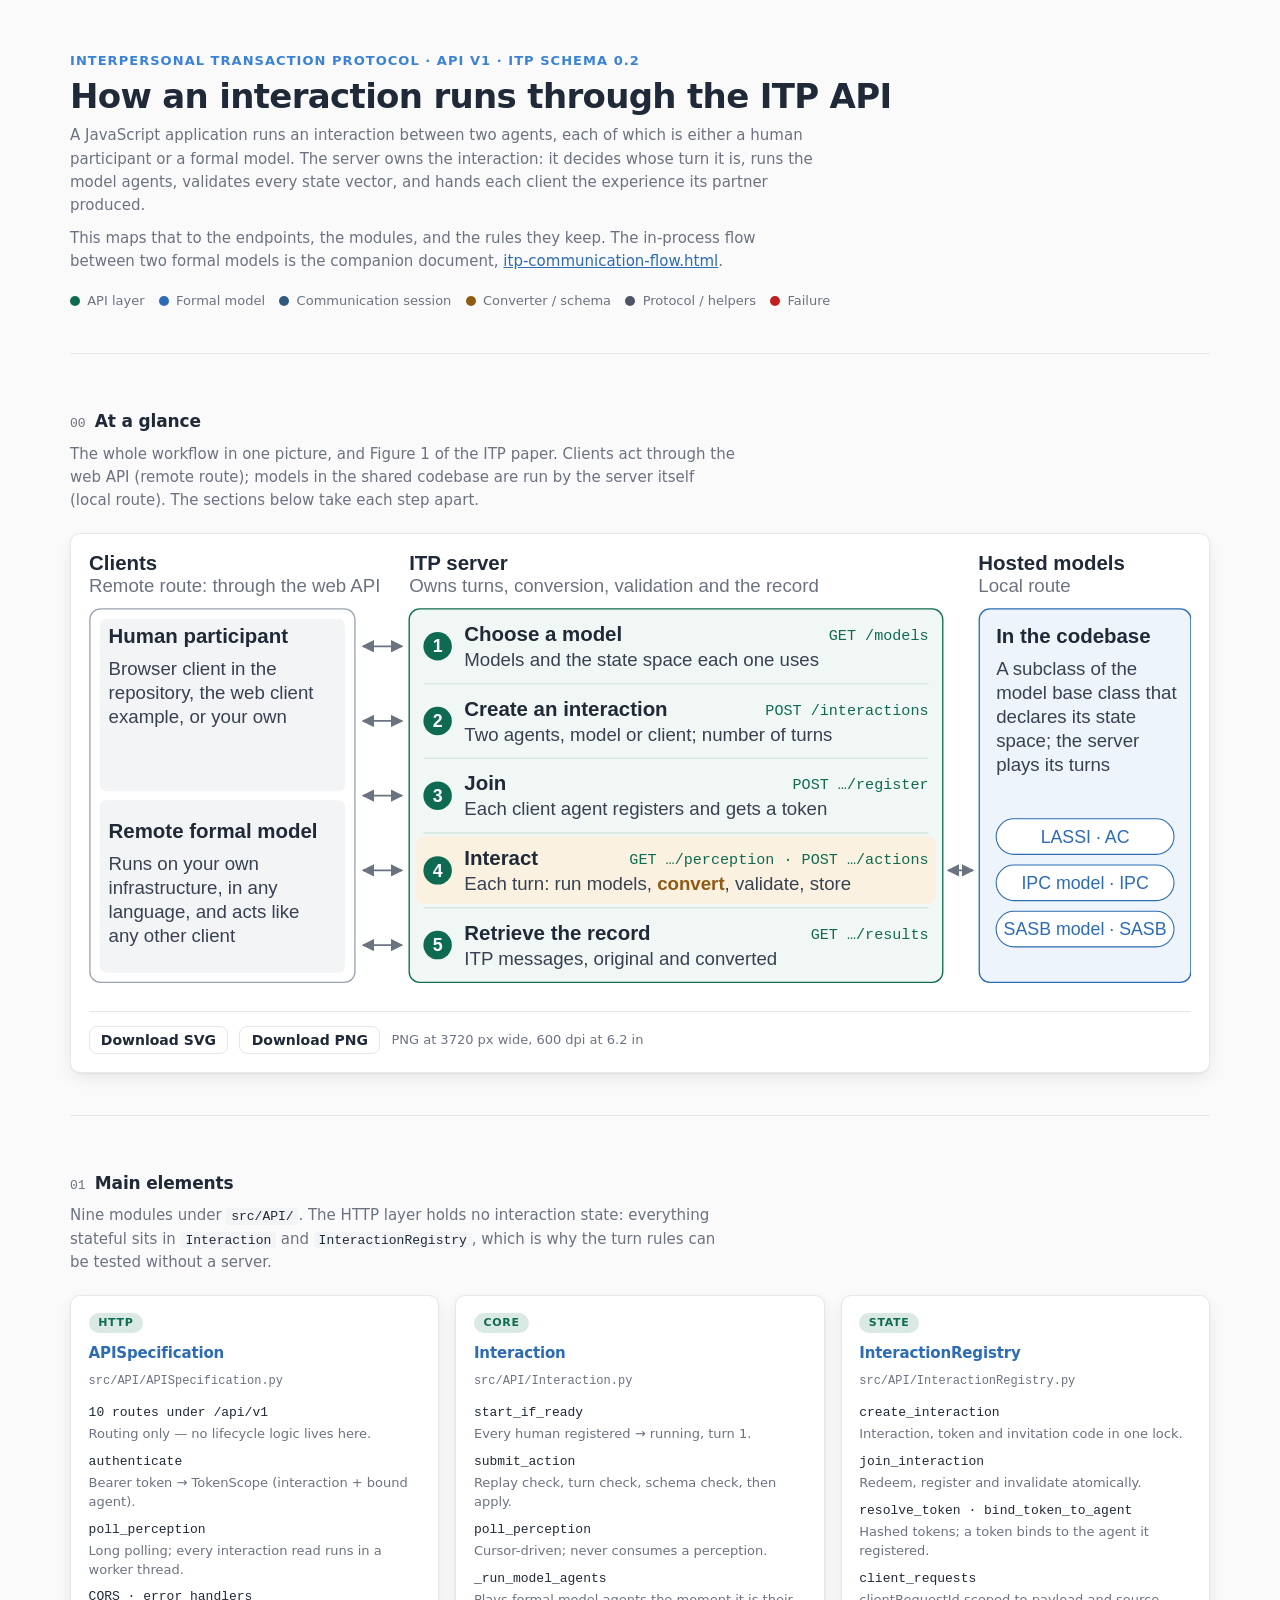
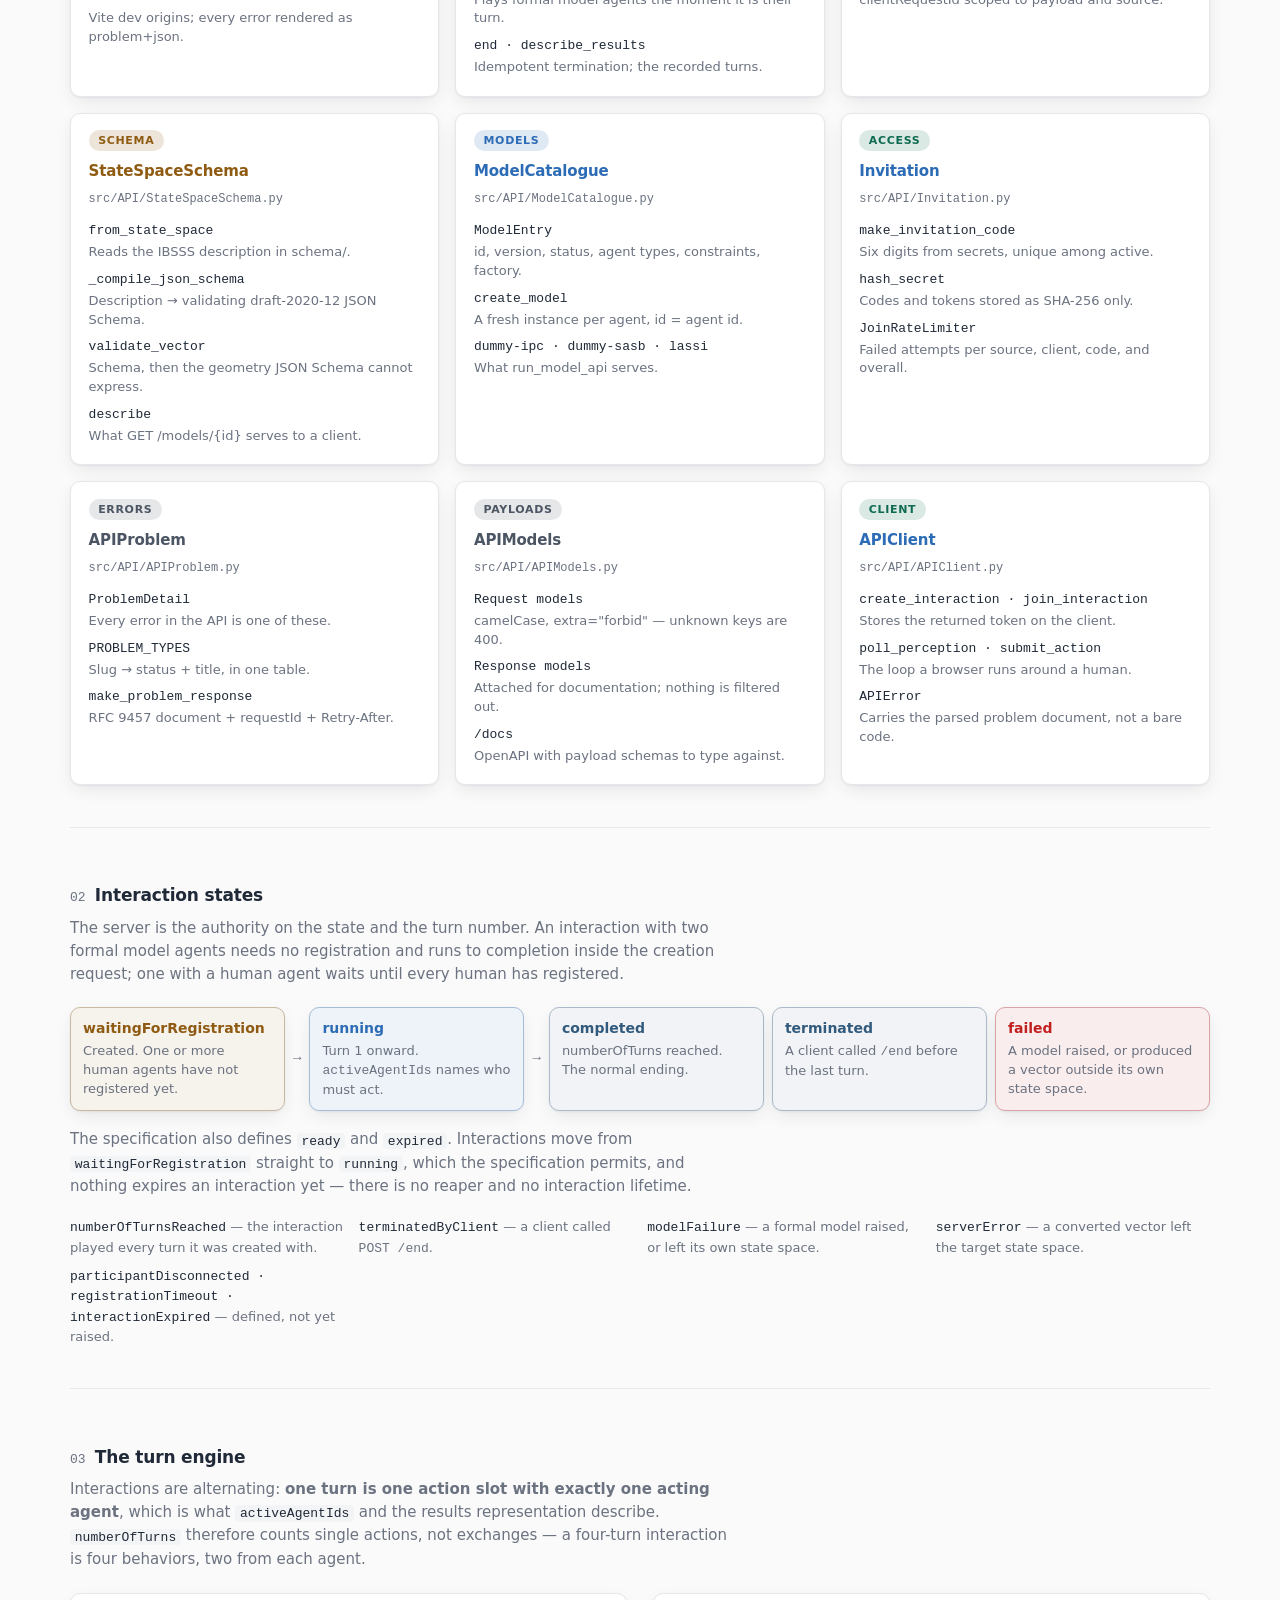
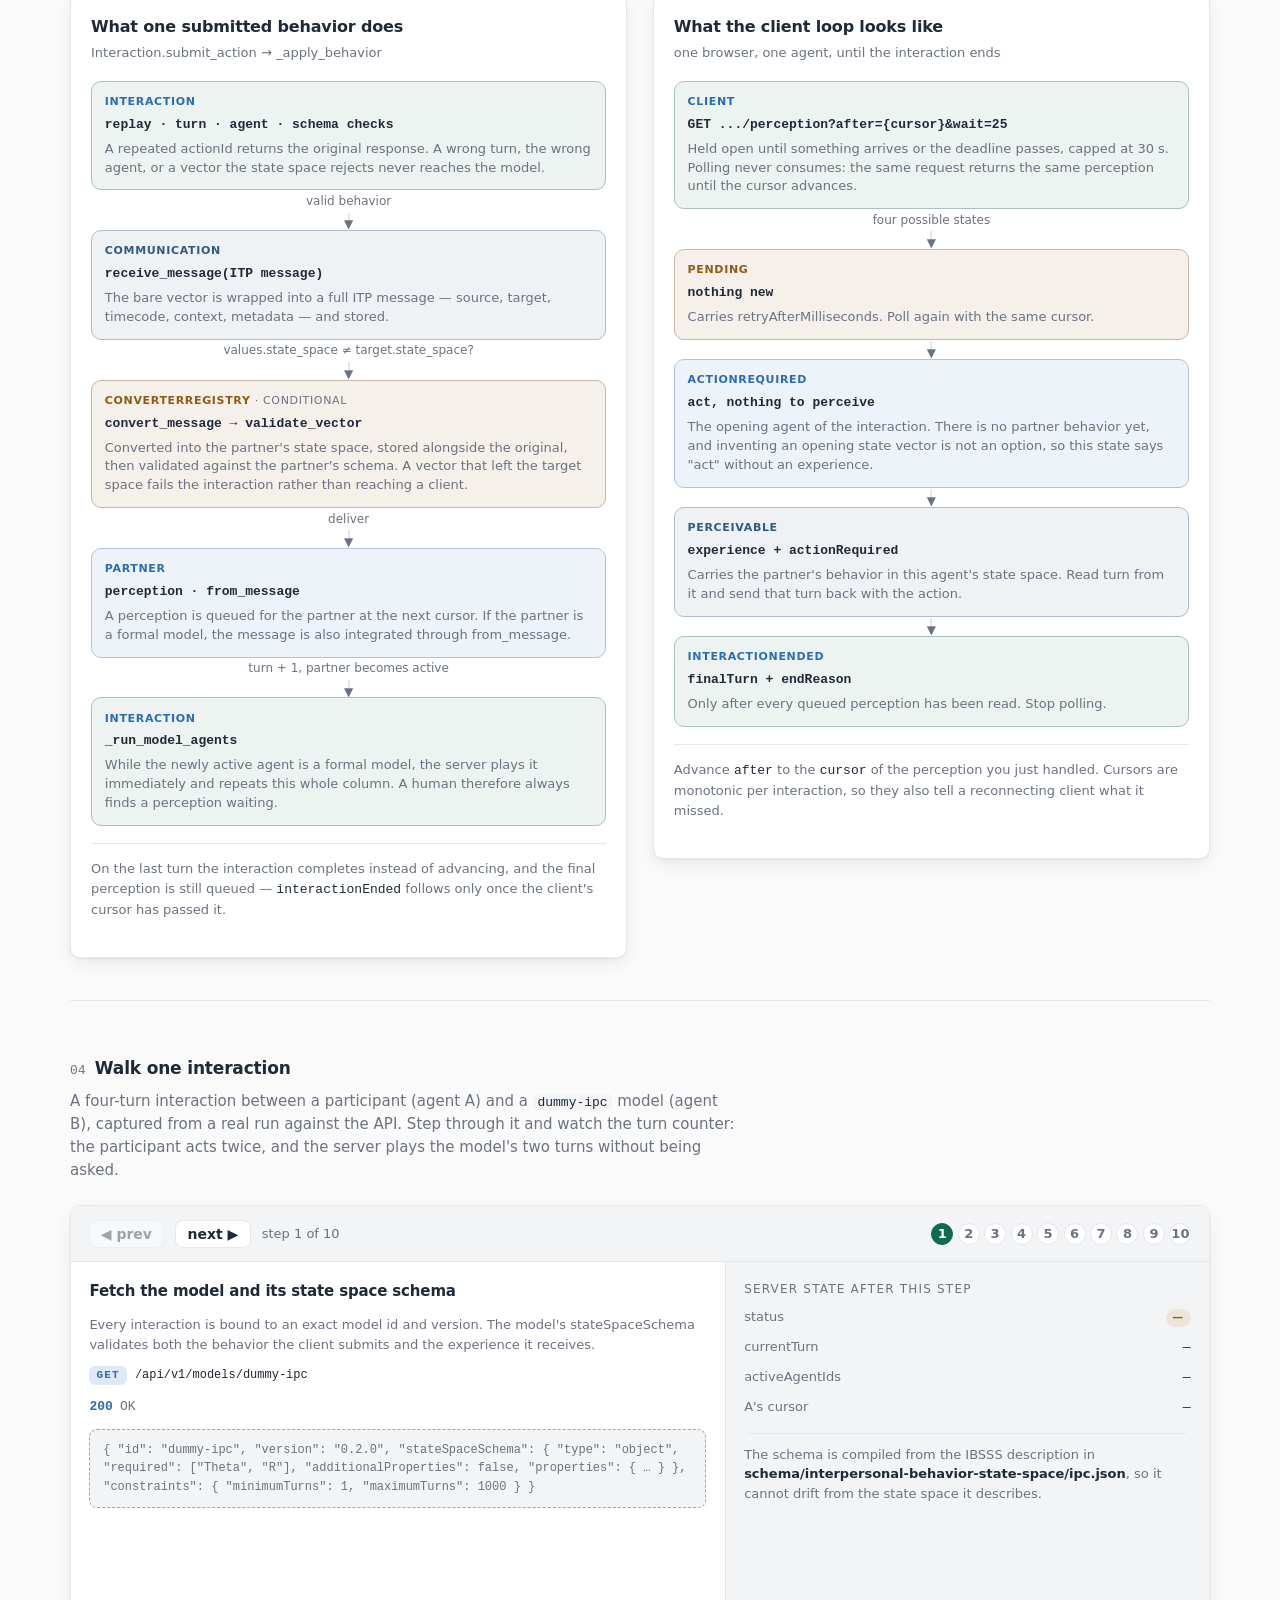
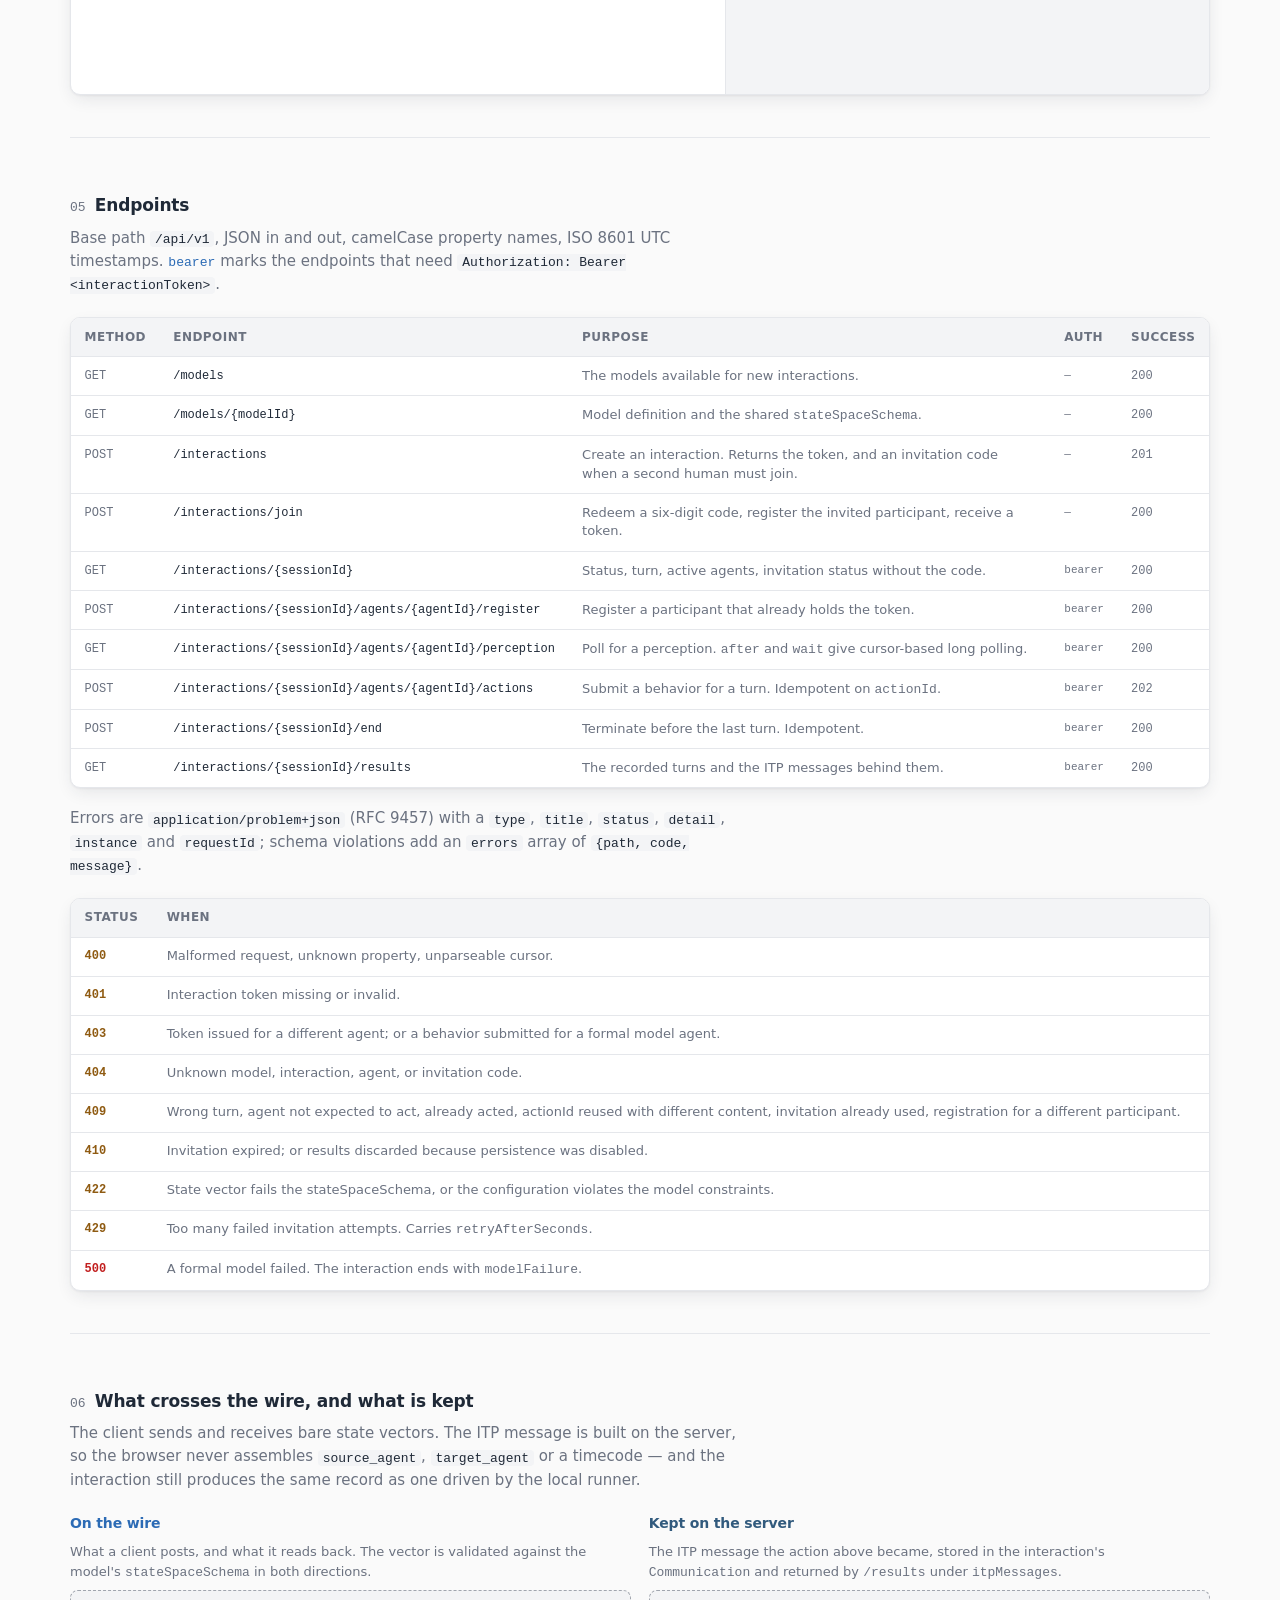
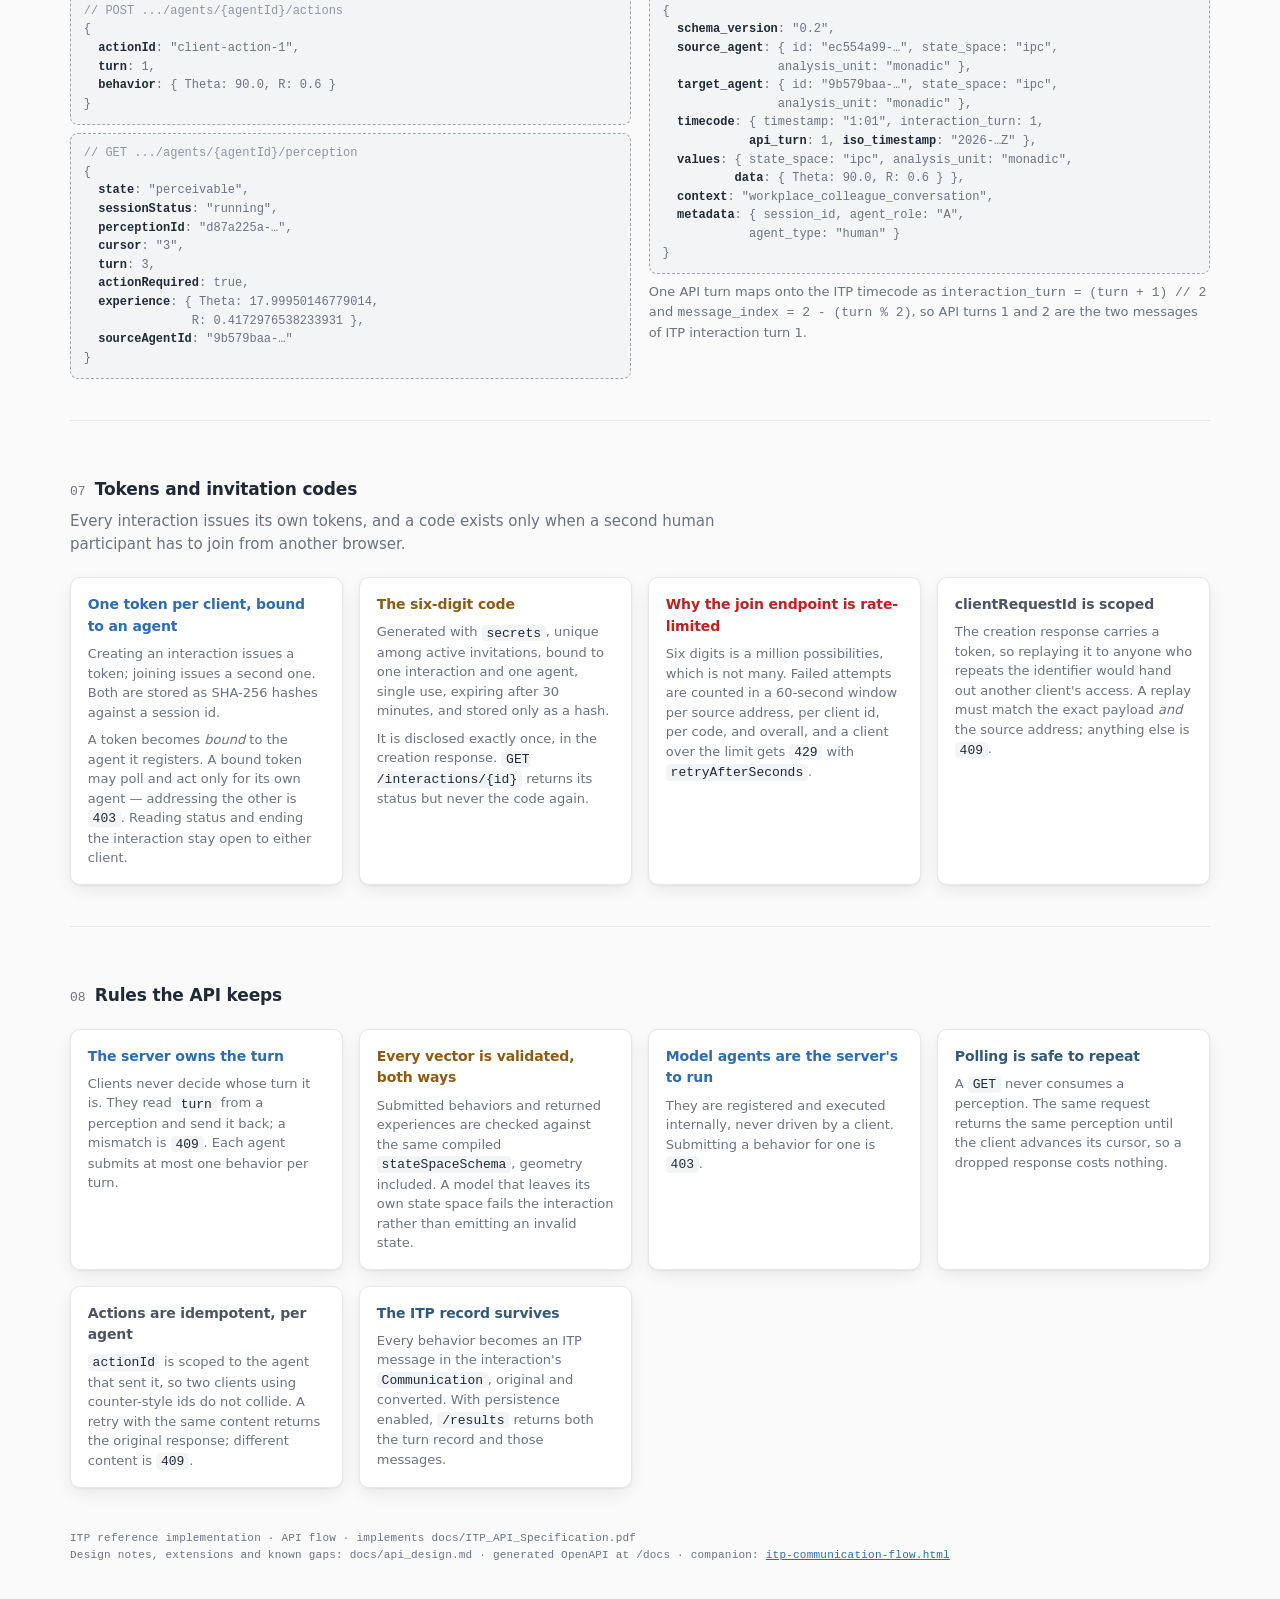
==== commit 89629e7a: "Add the interaction report and the two paper figures Figure 1 is a new section 00 in itp-api-flow.ht" ====
--- a/itp-api-flow.html
+++ b/itp-api-flow.html
@@ -348,6 +348,28 @@
     box-shadow: var(--shadow);
     overflow: hidden;
   }
+  /* ---- figure (00) ---- */
+  .figure-card {
+    margin-top: 1.3rem;
+    background: var(--surface);
+    border: 1px solid var(--line);
+    border-radius: 10px;
+    box-shadow: var(--shadow);
+    padding: 1.1rem;
+  }
+  .figure-card svg { display: block; width: 100%; height: auto; }
+  .figure-actions {
+    display: flex; align-items: center; gap: .7rem; flex-wrap: wrap;
+    margin-top: .9rem; padding-top: .9rem; border-top: 1px solid var(--line);
+  }
+  .figure-actions button {
+    font-family: var(--sans); font-size: 14px; font-weight: 600; color: var(--ink);
+    background: var(--surface); border: 1px solid var(--line); border-radius: 8px;
+    padding: .38rem .7rem; cursor: pointer; line-height: 1;
+  }
+  .figure-actions button:hover { border-color: var(--primary); color: var(--primary); }
+  .figure-hint { font-size: 13px; color: var(--muted); }
+
   .walk-bar {
     display: flex; align-items: center; gap: .7rem; flex-wrap: wrap;
     padding: .85rem 1.1rem; border-bottom: 1px solid var(--line); background: var(--surface-2);
@@ -561,6 +583,136 @@
         <span class="item"><span class="dot stop"></span>Failure</span>
       </div>
     </header>
+
+    <hr class="rule" />
+
+    <!-- ============ 00 AT A GLANCE ============ -->
+    <section class="section">
+      <h2><span class="idx">00</span> At a glance</h2>
+      <p class="note">The whole workflow in one picture, and Figure 1 of the ITP paper. Clients act through the web API (remote route); models in the shared codebase are run by the server itself (local route). The sections below take each step apart.</p>
+
+      <div class="figure-card">
+        <!-- Explicit colours and fonts rather than CSS variables, so the
+             exported file renders the same in Word and in a browser. Sizes are
+             set for 6.2 in of print width: 21 units are 7.5 pt. -->
+        <svg id="fig-workflow" xmlns="http://www.w3.org/2000/svg" viewBox="0 0 1240 500" role="img"
+             aria-labelledby="fig-workflow-title" font-family="Helvetica, Arial, sans-serif">
+          <title id="fig-workflow-title">Running an interaction on the ITP platform</title>
+          <defs>
+            <marker id="fig1-arrow" viewBox="0 0 10 10" refX="9" refY="5" markerWidth="7" markerHeight="7" orient="auto-start-reverse">
+              <path d="M0,0 L10,5 L0,10 z" fill="#6B7280" />
+            </marker>
+          </defs>
+          <rect x="0" y="0" width="1240" height="500" fill="#FFFFFF" />
+
+          <!-- column heads -->
+          <text x="0" y="20" font-size="23" font-weight="700" fill="#1F2937">Clients</text>
+          <text x="0" y="45" font-size="21" fill="#6B7280">Remote route: through the web API</text>
+          <text x="360" y="20" font-size="23" font-weight="700" fill="#1F2937">ITP server</text>
+          <text x="360" y="45" font-size="21" fill="#6B7280">Owns turns, conversion, validation and the record</text>
+          <text x="1000" y="20" font-size="23" font-weight="700" fill="#1F2937">Hosted models</text>
+          <text x="1000" y="45" font-size="21" fill="#6B7280">Local route</text>
+
+          <!-- clients -->
+          <rect x="1" y="64" width="298" height="420" rx="12" fill="#FFFFFF" stroke="#9CA3AF" stroke-width="1.5" />
+          <rect x="12" y="75" width="276" height="194" rx="8" fill="#F3F4F6" />
+          <text x="22" y="102" font-size="23" font-weight="700" fill="#1F2937">Human participant</text>
+          <text font-size="21" fill="#374151">
+            <tspan x="22" y="138">Browser client in the</tspan>
+            <tspan x="22" y="165">repository, the web client</tspan>
+            <tspan x="22" y="192">example, or your own</tspan>
+          </text>
+          <rect x="12" y="279" width="276" height="194" rx="8" fill="#F3F4F6" />
+          <text x="22" y="322" font-size="23" font-weight="700" fill="#1F2937">Remote formal model</text>
+          <text font-size="21" fill="#374151">
+            <tspan x="22" y="358">Runs on your own</tspan>
+            <tspan x="22" y="385">infrastructure, in any</tspan>
+            <tspan x="22" y="412">language, and acts like</tspan>
+            <tspan x="22" y="439">any other client</tspan>
+          </text>
+
+          <!-- one request and its answer per step -->
+          <g stroke="#6B7280" stroke-width="2" marker-start="url(#fig1-arrow)" marker-end="url(#fig1-arrow)">
+            <line x1="308" y1="106" x2="352" y2="106" />
+            <line x1="308" y1="190" x2="352" y2="190" />
+            <line x1="308" y1="274" x2="352" y2="274" />
+            <line x1="308" y1="358" x2="352" y2="358" />
+            <line x1="308" y1="442" x2="352" y2="442" />
+          </g>
+
+          <!-- server -->
+          <rect x="360" y="64" width="600" height="420" rx="12" fill="#F1F7F4" stroke="#0E6B51" stroke-width="1.5" />
+          <rect x="368" y="320" width="584" height="76" rx="8" fill="#FBF1E1" />
+          <g stroke="#D7E6DF" stroke-width="1.5">
+            <line x1="376" y1="148" x2="944" y2="148" />
+            <line x1="376" y1="232" x2="944" y2="232" />
+            <line x1="376" y1="316" x2="944" y2="316" />
+            <line x1="376" y1="400" x2="944" y2="400" />
+          </g>
+          <g fill="#0E6B51">
+            <circle cx="392" cy="106" r="16" />
+            <circle cx="392" cy="190" r="16" />
+            <circle cx="392" cy="274" r="16" />
+            <circle cx="392" cy="358" r="16" />
+            <circle cx="392" cy="442" r="16" />
+          </g>
+          <g font-size="20" font-weight="700" fill="#FFFFFF" text-anchor="middle">
+            <text x="392" y="113">1</text>
+            <text x="392" y="197">2</text>
+            <text x="392" y="281">3</text>
+            <text x="392" y="365">4</text>
+            <text x="392" y="449">5</text>
+          </g>
+          <g font-size="23" font-weight="700" fill="#1F2937">
+            <text x="422" y="100">Choose a model</text>
+            <text x="422" y="184">Create an interaction</text>
+            <text x="422" y="268">Join</text>
+            <text x="422" y="352">Interact</text>
+            <text x="422" y="436">Retrieve the record</text>
+          </g>
+          <g font-size="17" font-family="Menlo, Consolas, monospace" fill="#0E6B51" text-anchor="end">
+            <text x="944" y="99">GET /models</text>
+            <text x="944" y="183">POST /interactions</text>
+            <text x="944" y="267">POST …/register</text>
+            <text x="944" y="351">GET …/perception · POST …/actions</text>
+            <text x="944" y="435">GET …/results</text>
+          </g>
+          <g font-size="21" fill="#374151">
+            <text x="422" y="128">Models and the state space each one uses</text>
+            <text x="422" y="212">Two agents, model or client; number of turns</text>
+            <text x="422" y="296">Each client agent registers and gets a token</text>
+            <text x="422" y="380">Each turn: run models, <tspan fill="#8F5B12" font-weight="700">convert</tspan>, validate, store</text>
+            <text x="422" y="464">ITP messages, original and converted</text>
+          </g>
+
+          <!-- hosted models, played by the server on their turns -->
+          <line x1="966" y1="358" x2="994" y2="358" stroke="#6B7280" stroke-width="2"
+                marker-start="url(#fig1-arrow)" marker-end="url(#fig1-arrow)" />
+          <rect x="1001" y="64" width="238" height="420" rx="12" fill="#EEF4FB" stroke="#2C6BB5" stroke-width="1.5" />
+          <text x="1020" y="102" font-size="23" font-weight="700" fill="#1F2937">In the codebase</text>
+          <text font-size="21" fill="#374151">
+            <tspan x="1020" y="138">A subclass of the</tspan>
+            <tspan x="1020" y="165">model base class that</tspan>
+            <tspan x="1020" y="192">declares its state</tspan>
+            <tspan x="1020" y="219">space; the server</tspan>
+            <tspan x="1020" y="246">plays its turns</tspan>
+          </text>
+          <g font-size="20" fill="#2C6BB5">
+            <rect x="1020" y="300" width="200" height="40" rx="20" fill="#FFFFFF" stroke="#2C6BB5" stroke-width="1.2" />
+            <text x="1120" y="327" text-anchor="middle">LASSI · AC</text>
+            <rect x="1020" y="352" width="200" height="40" rx="20" fill="#FFFFFF" stroke="#2C6BB5" stroke-width="1.2" />
+            <text x="1120" y="379" text-anchor="middle">IPC model · IPC</text>
+            <rect x="1020" y="404" width="200" height="40" rx="20" fill="#FFFFFF" stroke="#2C6BB5" stroke-width="1.2" />
+            <text x="1120" y="431" text-anchor="middle">SASB model · SASB</text>
+          </g>
+        </svg>
+        <div class="figure-actions">
+          <button type="button" data-export-svg="fig-workflow" data-export-name="itp_figure1_workflow">Download SVG</button>
+          <button type="button" data-export-png="fig-workflow" data-export-name="itp_figure1_workflow">Download PNG</button>
+          <span class="figure-hint">PNG at 3720 px wide, 600 dpi at 6.2 in</span>
+        </div>
+      </div>
+    </section>
 
     <hr class="rule" />
 
@@ -1233,5 +1385,63 @@
   show(0);
 })();
 </script>
+<script>
+/* Figure export. The SVG is written as it stands; the PNG is drawn from that
+   SVG at three times its view box, which is 600 dpi at 6.2 in of print width. */
+(function () {
+  "use strict";
+
+  var PNG_SCALE = 3;
+
+  function serialize(svg) {
+    var copy = svg.cloneNode(true);
+    copy.setAttribute("xmlns", "http://www.w3.org/2000/svg");
+    copy.setAttribute("width", String(svg.viewBox.baseVal.width));
+    copy.setAttribute("height", String(svg.viewBox.baseVal.height));
+    return '<?xml version="1.0" encoding="UTF-8"?>\n' + new XMLSerializer().serializeToString(copy);
+  }
+
+  function save(blob, name) {
+    var link = document.createElement("a");
+    link.href = URL.createObjectURL(blob);
+    link.download = name;
+    document.body.appendChild(link);
+    link.click();
+    link.remove();
+    setTimeout(function () { URL.revokeObjectURL(link.href); }, 1000);
+  }
+
+  function exportSvg(svg, name) {
+    save(new Blob([serialize(svg)], { type: "image/svg+xml" }), name + ".svg");
+  }
+
+  function exportPng(svg, name) {
+    var box = svg.viewBox.baseVal;
+    var image = new Image();
+    image.onload = function () {
+      var canvas = document.createElement("canvas");
+      canvas.width = box.width * PNG_SCALE;
+      canvas.height = box.height * PNG_SCALE;
+      var context = canvas.getContext("2d");
+      context.fillStyle = "#FFFFFF";
+      context.fillRect(0, 0, canvas.width, canvas.height);
+      context.drawImage(image, 0, 0, canvas.width, canvas.height);
+      canvas.toBlob(function (blob) { save(blob, name + ".png"); }, "image/png");
+    };
+    image.src = "data:image/svg+xml;charset=utf-8," + encodeURIComponent(serialize(svg));
+  }
+
+  document.querySelectorAll("[data-export-svg]").forEach(function (button) {
+    button.addEventListener("click", function () {
+      exportSvg(document.getElementById(button.dataset.exportSvg), button.dataset.exportName);
+    });
+  });
+  document.querySelectorAll("[data-export-png]").forEach(function (button) {
+    button.addEventListener("click", function () {
+      exportPng(document.getElementById(button.dataset.exportPng), button.dataset.exportName);
+    });
+  });
+})();
+</script>
 </body>
 </html>
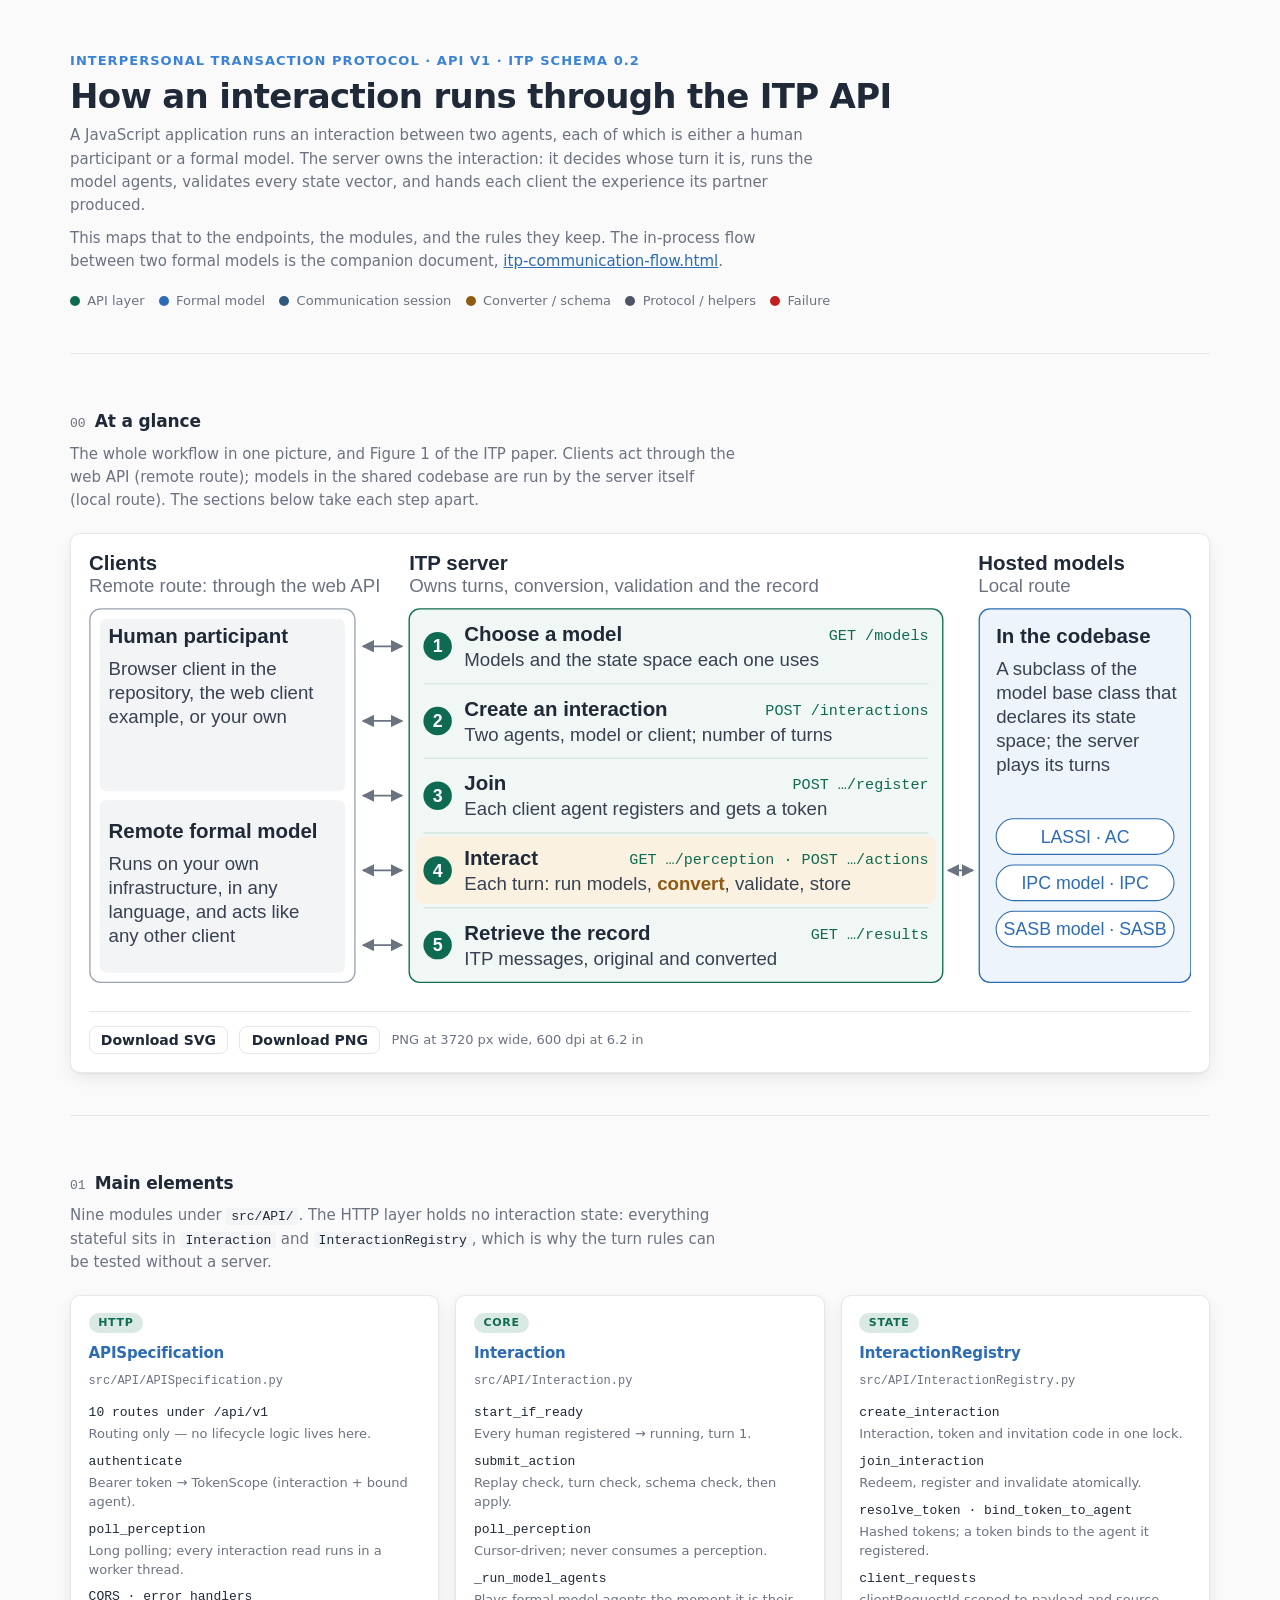
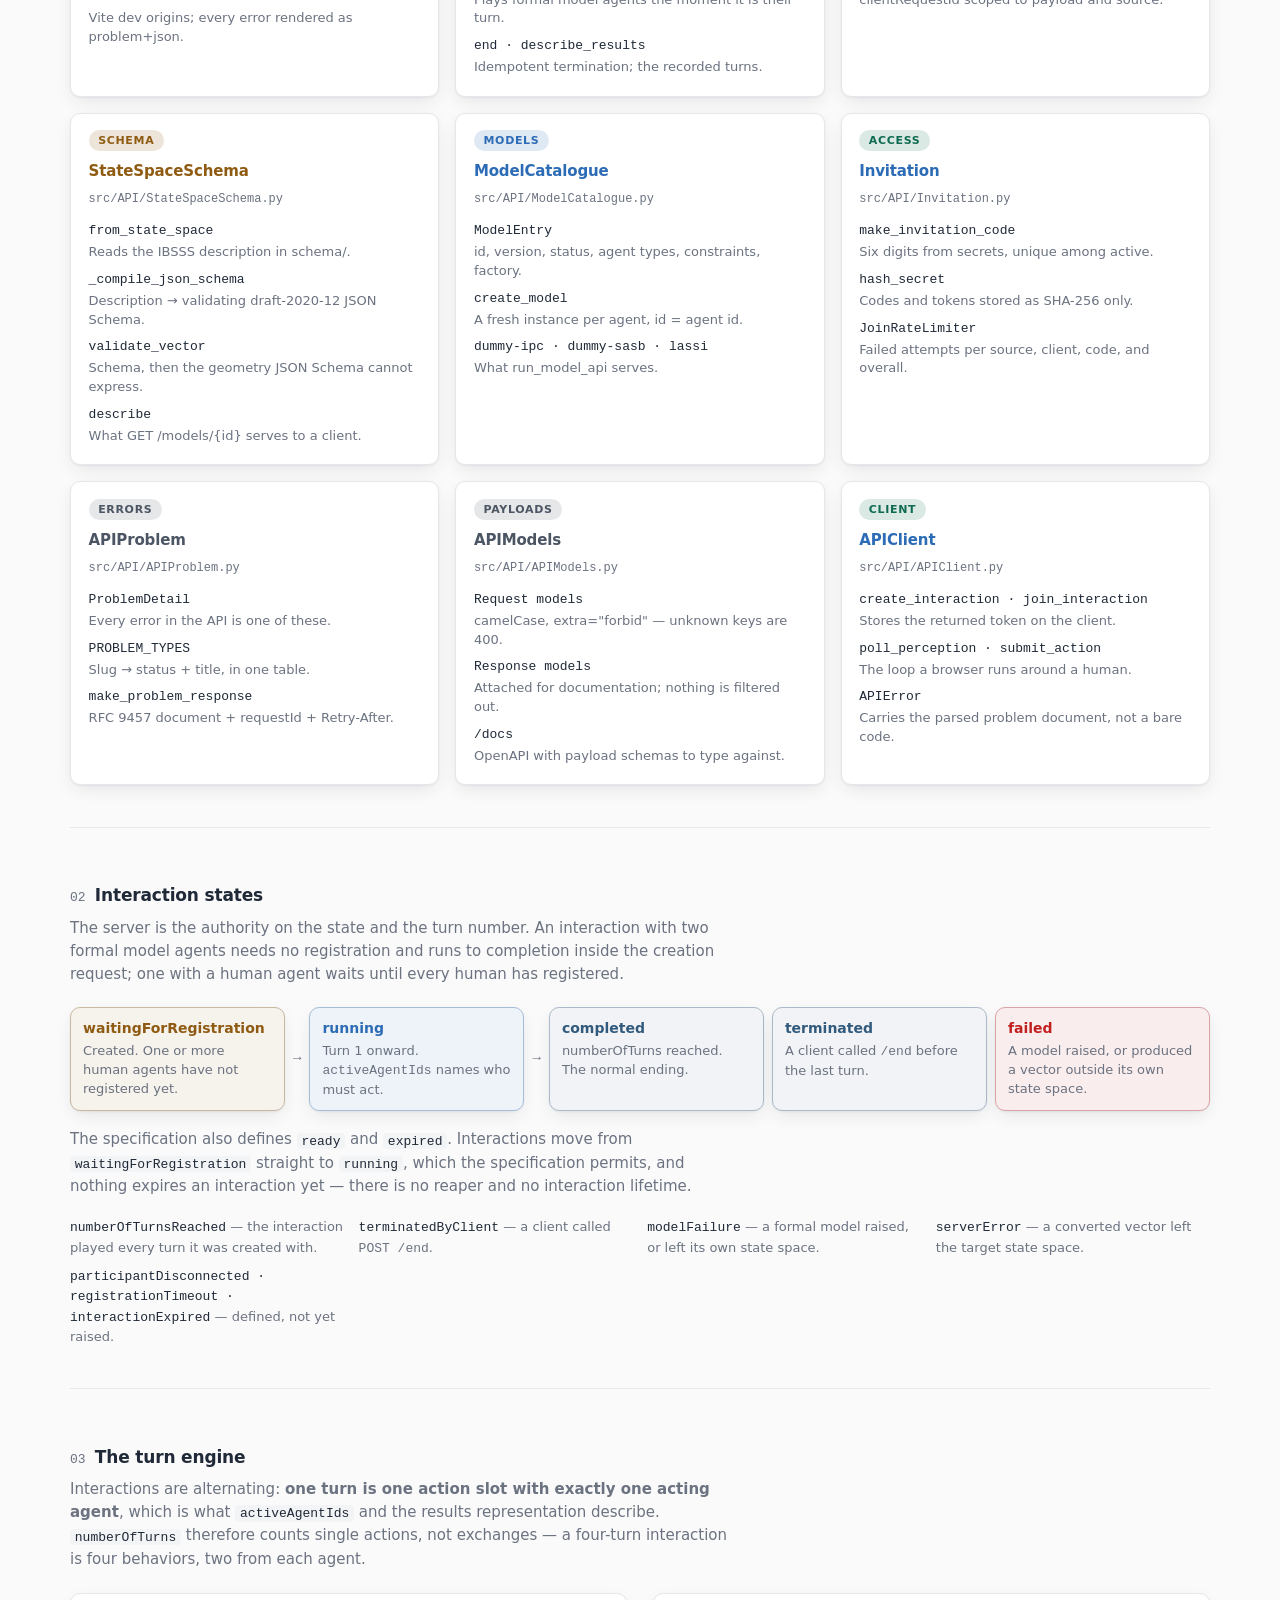
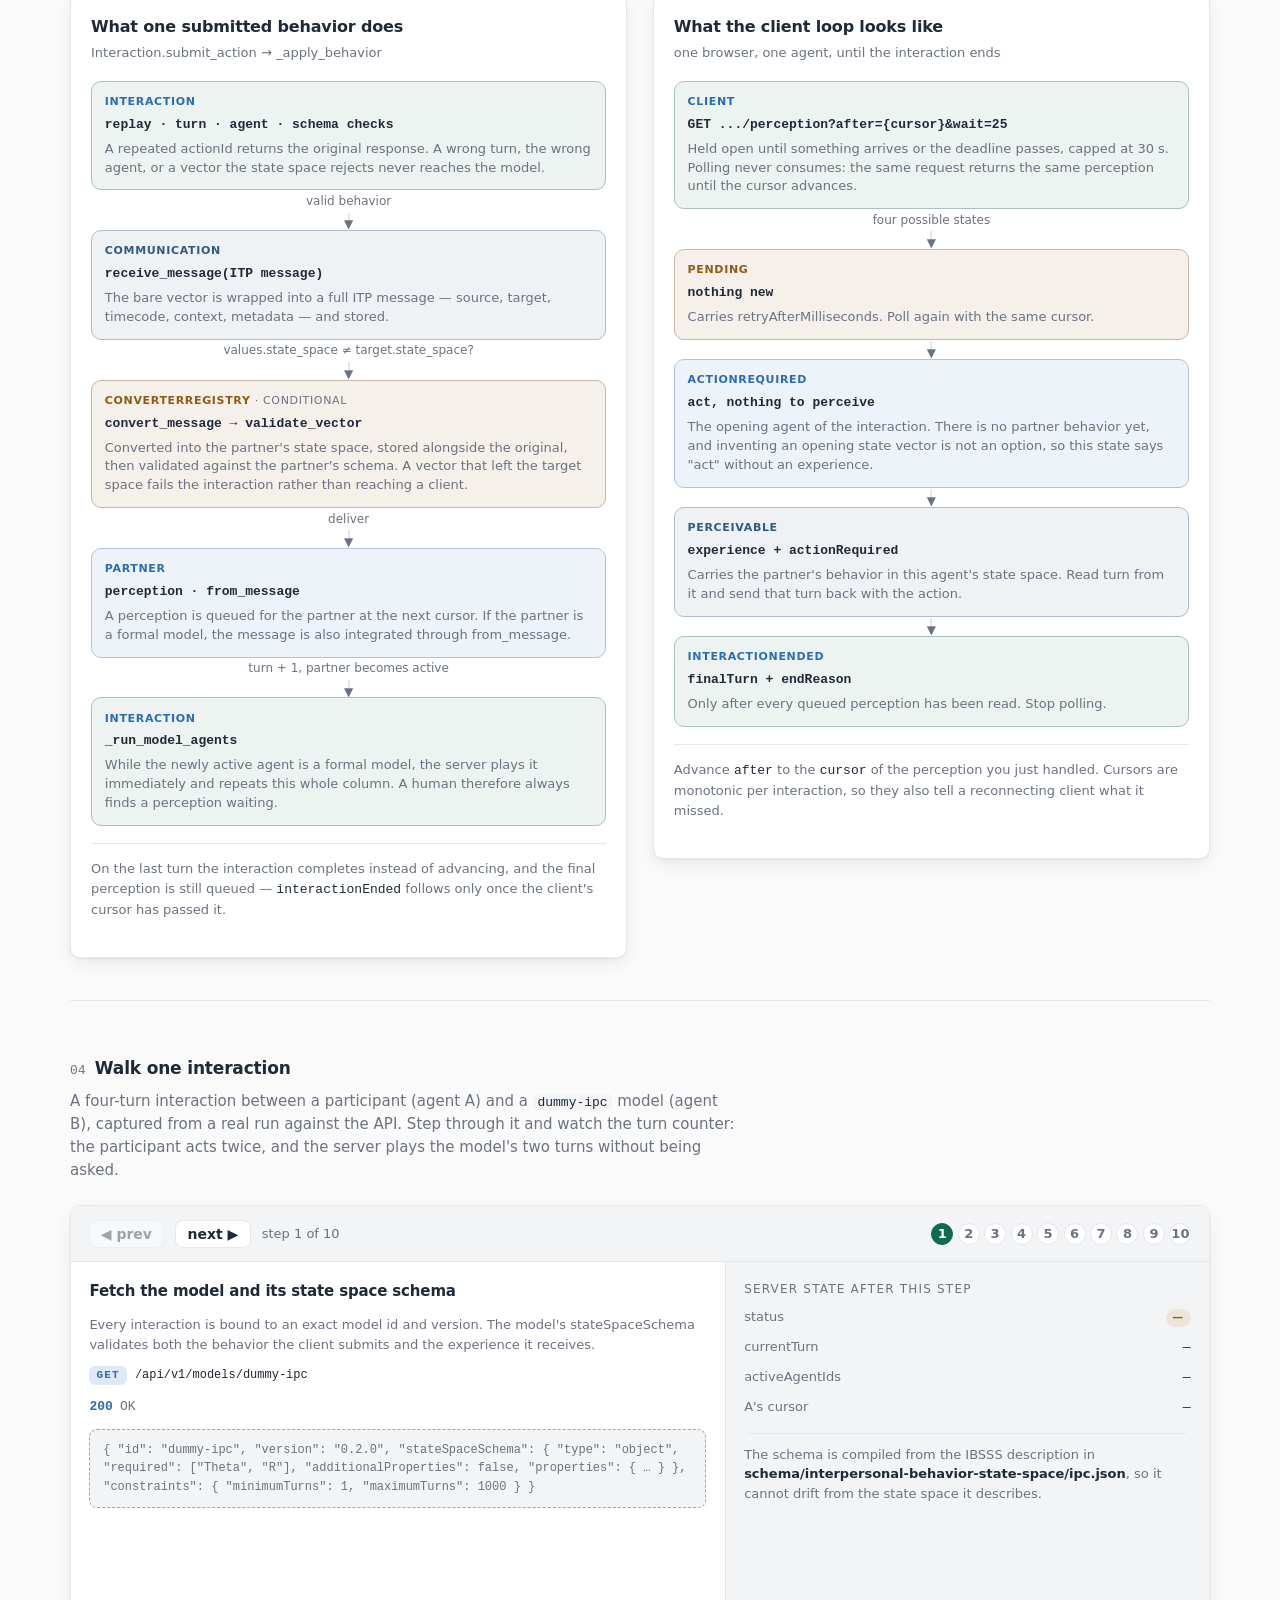
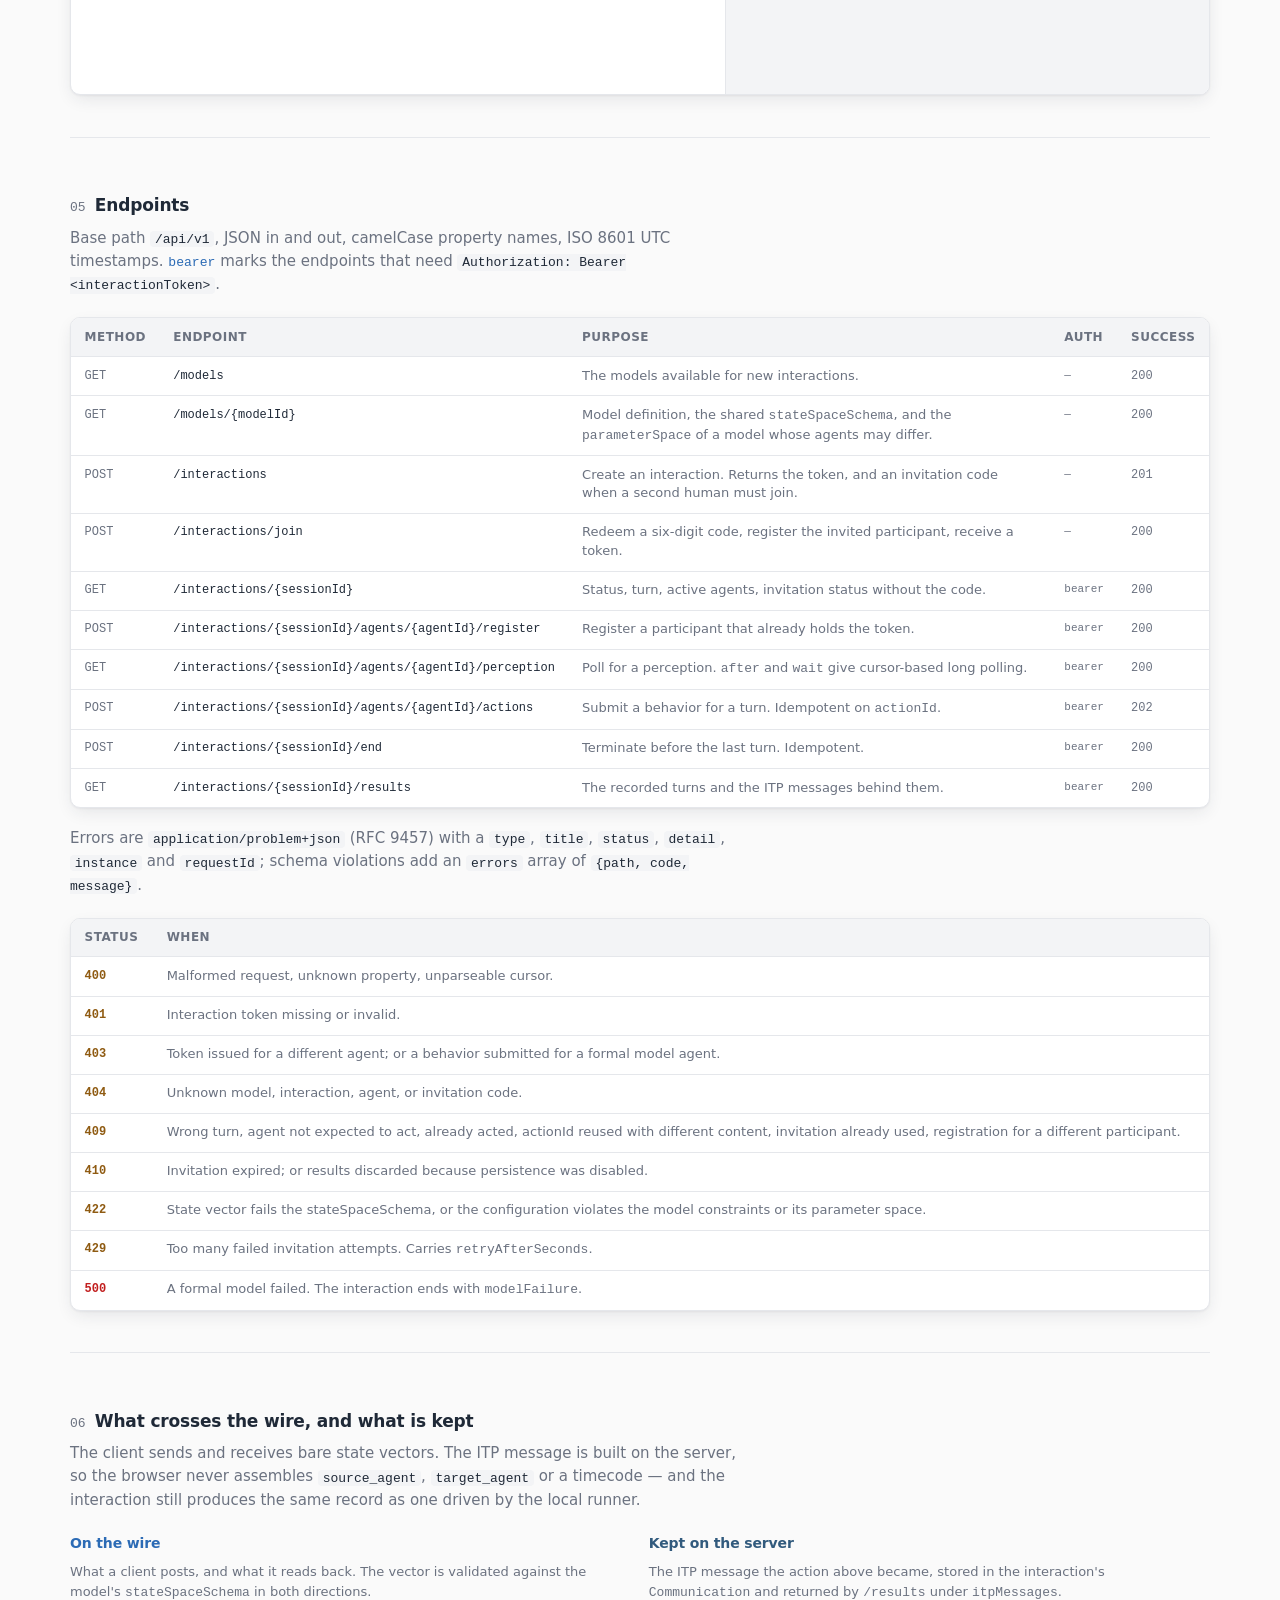
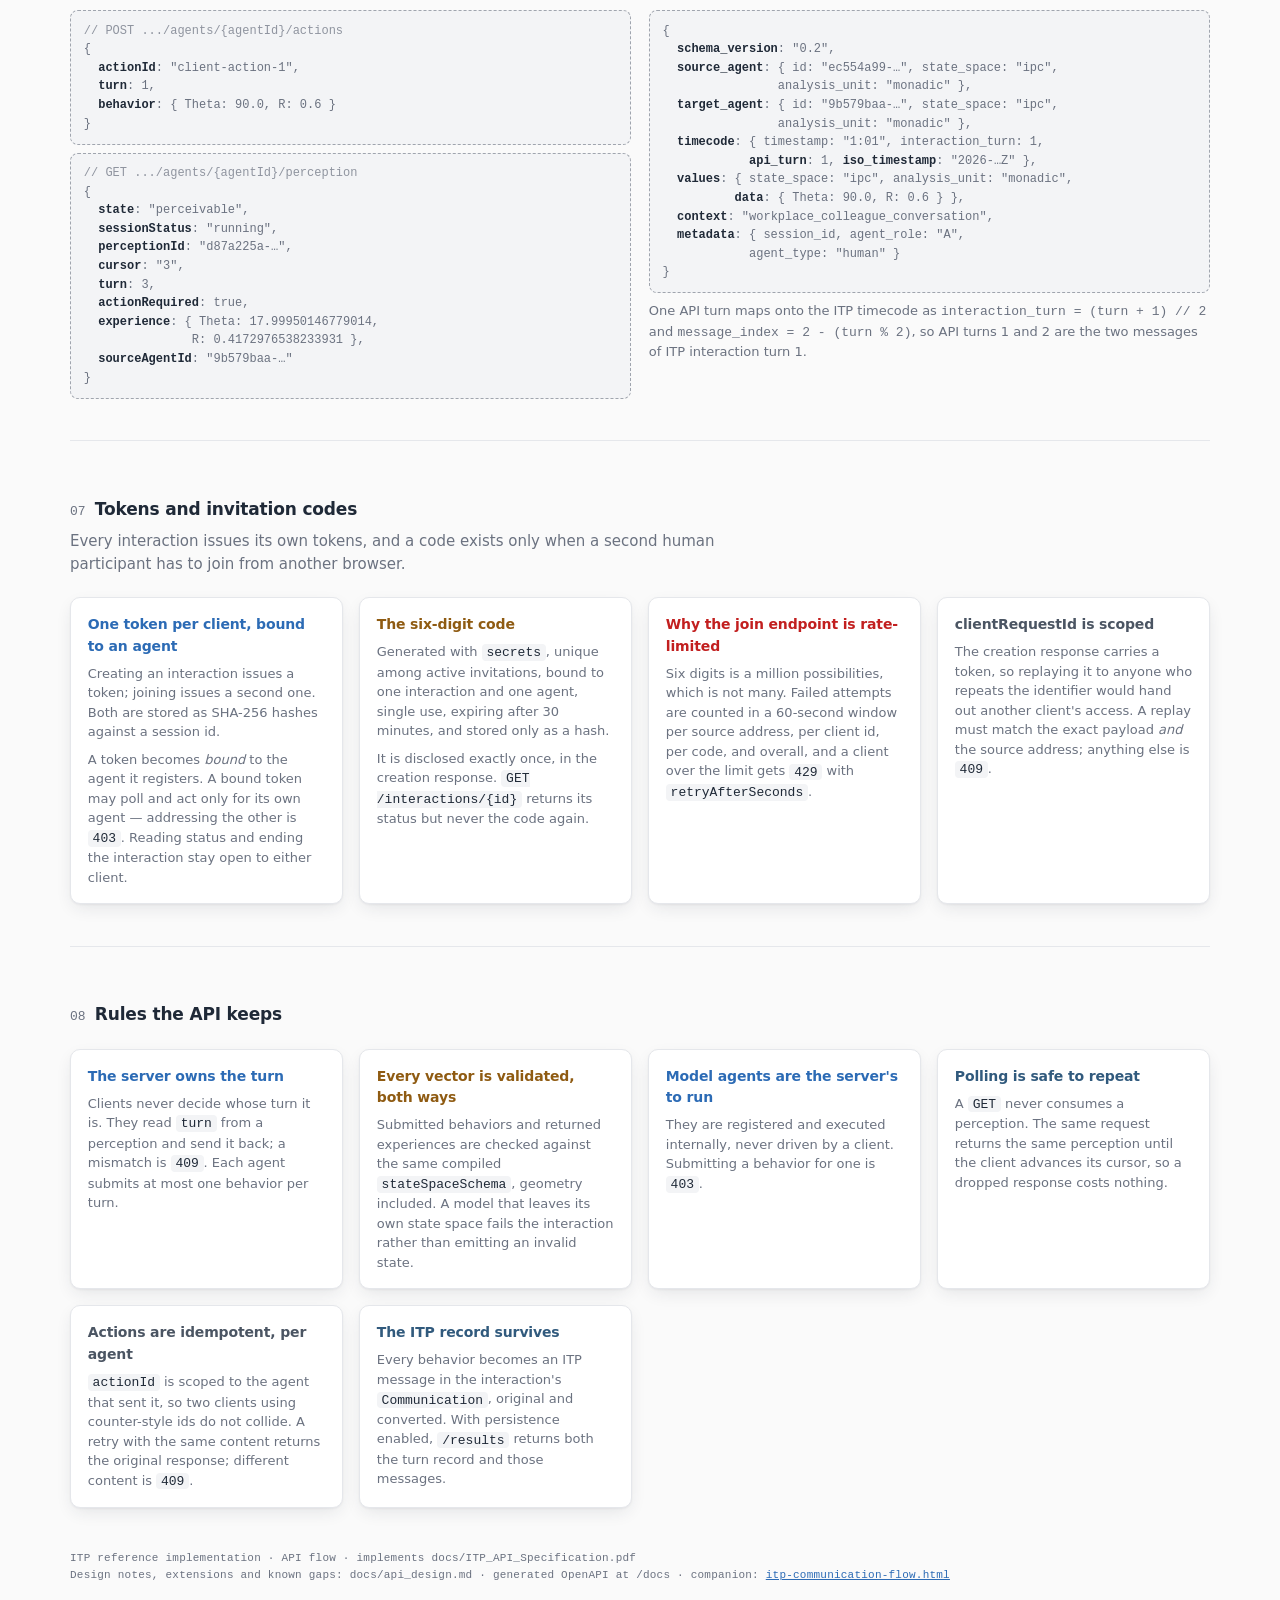
==== commit 22a56a21: "Document parameters, the PerTRAIN example, and how a release goes live The README and CLAUDE.md desc" ====
--- a/itp-api-flow.html
+++ b/itp-api-flow.html
@@ -1038,7 +1038,7 @@
           </thead>
           <tbody>
             <tr><td class="st r-model">GET</td><td class="ep">/models</td><td class="pu">The models available for new interactions.</td><td class="auth">—</td><td class="st">200</td></tr>
-            <tr><td class="st r-model">GET</td><td class="ep">/models/{modelId}</td><td class="pu">Model definition and the shared <code>stateSpaceSchema</code>.</td><td class="auth">—</td><td class="st">200</td></tr>
+            <tr><td class="st r-model">GET</td><td class="ep">/models/{modelId}</td><td class="pu">Model definition, the shared <code>stateSpaceSchema</code>, and the <code>parameterSpace</code> of a model whose agents may differ.</td><td class="auth">—</td><td class="st">200</td></tr>
             <tr><td class="st r-api">POST</td><td class="ep">/interactions</td><td class="pu">Create an interaction. Returns the token, and an invitation code when a second human must join.</td><td class="auth">—</td><td class="st">201</td></tr>
             <tr><td class="st r-api">POST</td><td class="ep">/interactions/join</td><td class="pu">Redeem a six-digit code, register the invited participant, receive a token.</td><td class="auth">—</td><td class="st">200</td></tr>
             <tr><td class="st r-model">GET</td><td class="ep">/interactions/{sessionId}</td><td class="pu">Status, turn, active agents, invitation status without the code.</td><td class="auth r-api">bearer</td><td class="st">200</td></tr>
@@ -1063,7 +1063,7 @@
             <tr><td class="st"><span class="status-code r-convert">404</span></td><td class="pu">Unknown model, interaction, agent, or invitation code.</td></tr>
             <tr><td class="st"><span class="status-code r-convert">409</span></td><td class="pu">Wrong turn, agent not expected to act, already acted, actionId reused with different content, invitation already used, registration for a different participant.</td></tr>
             <tr><td class="st"><span class="status-code r-convert">410</span></td><td class="pu">Invitation expired; or results discarded because persistence was disabled.</td></tr>
-            <tr><td class="st"><span class="status-code r-convert">422</span></td><td class="pu">State vector fails the stateSpaceSchema, or the configuration violates the model constraints.</td></tr>
+            <tr><td class="st"><span class="status-code r-convert">422</span></td><td class="pu">State vector fails the stateSpaceSchema, or the configuration violates the model constraints or its parameter space.</td></tr>
             <tr><td class="st"><span class="status-code r-convert">429</span></td><td class="pu">Too many failed invitation attempts. Carries <code>retryAfterSeconds</code>.</td></tr>
             <tr><td class="st"><span class="status-code r-stop">500</span></td><td class="pu">A formal model failed. The interaction ends with <code>modelFailure</code>.</td></tr>
           </tbody>
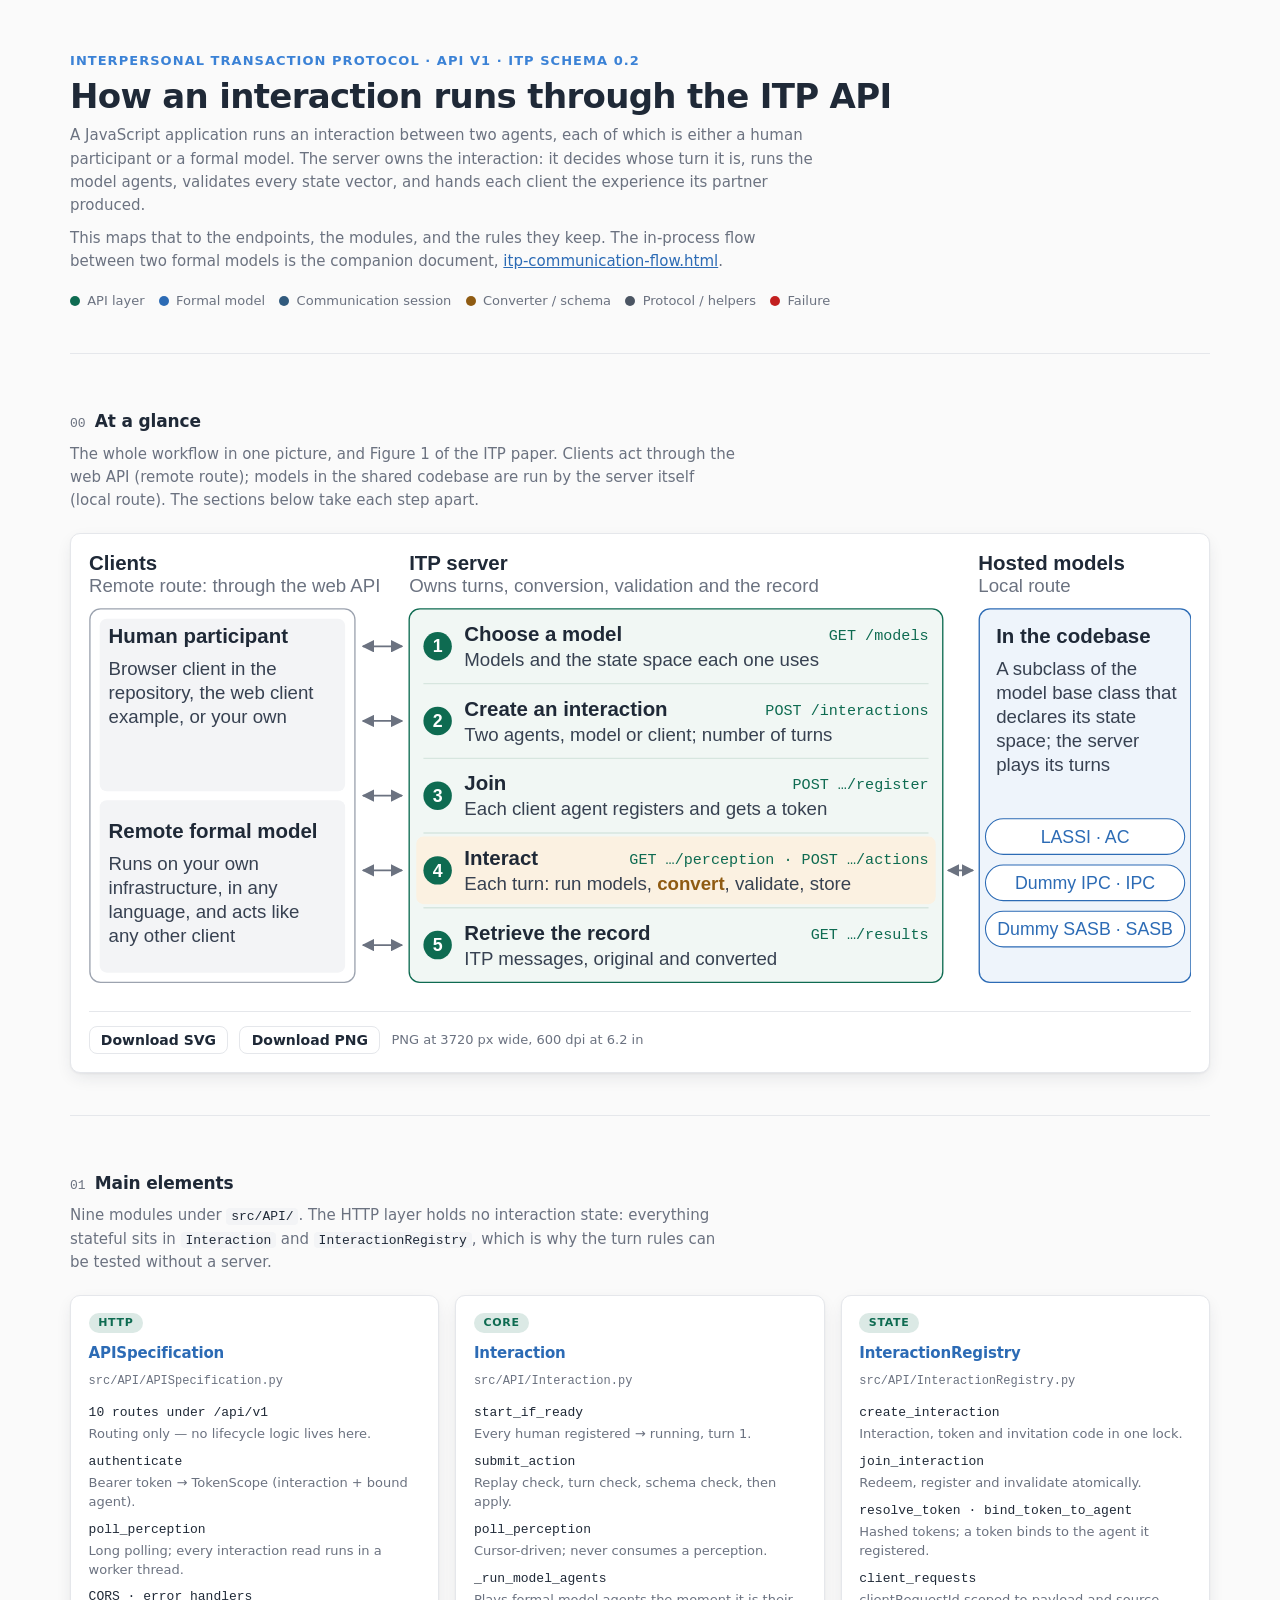
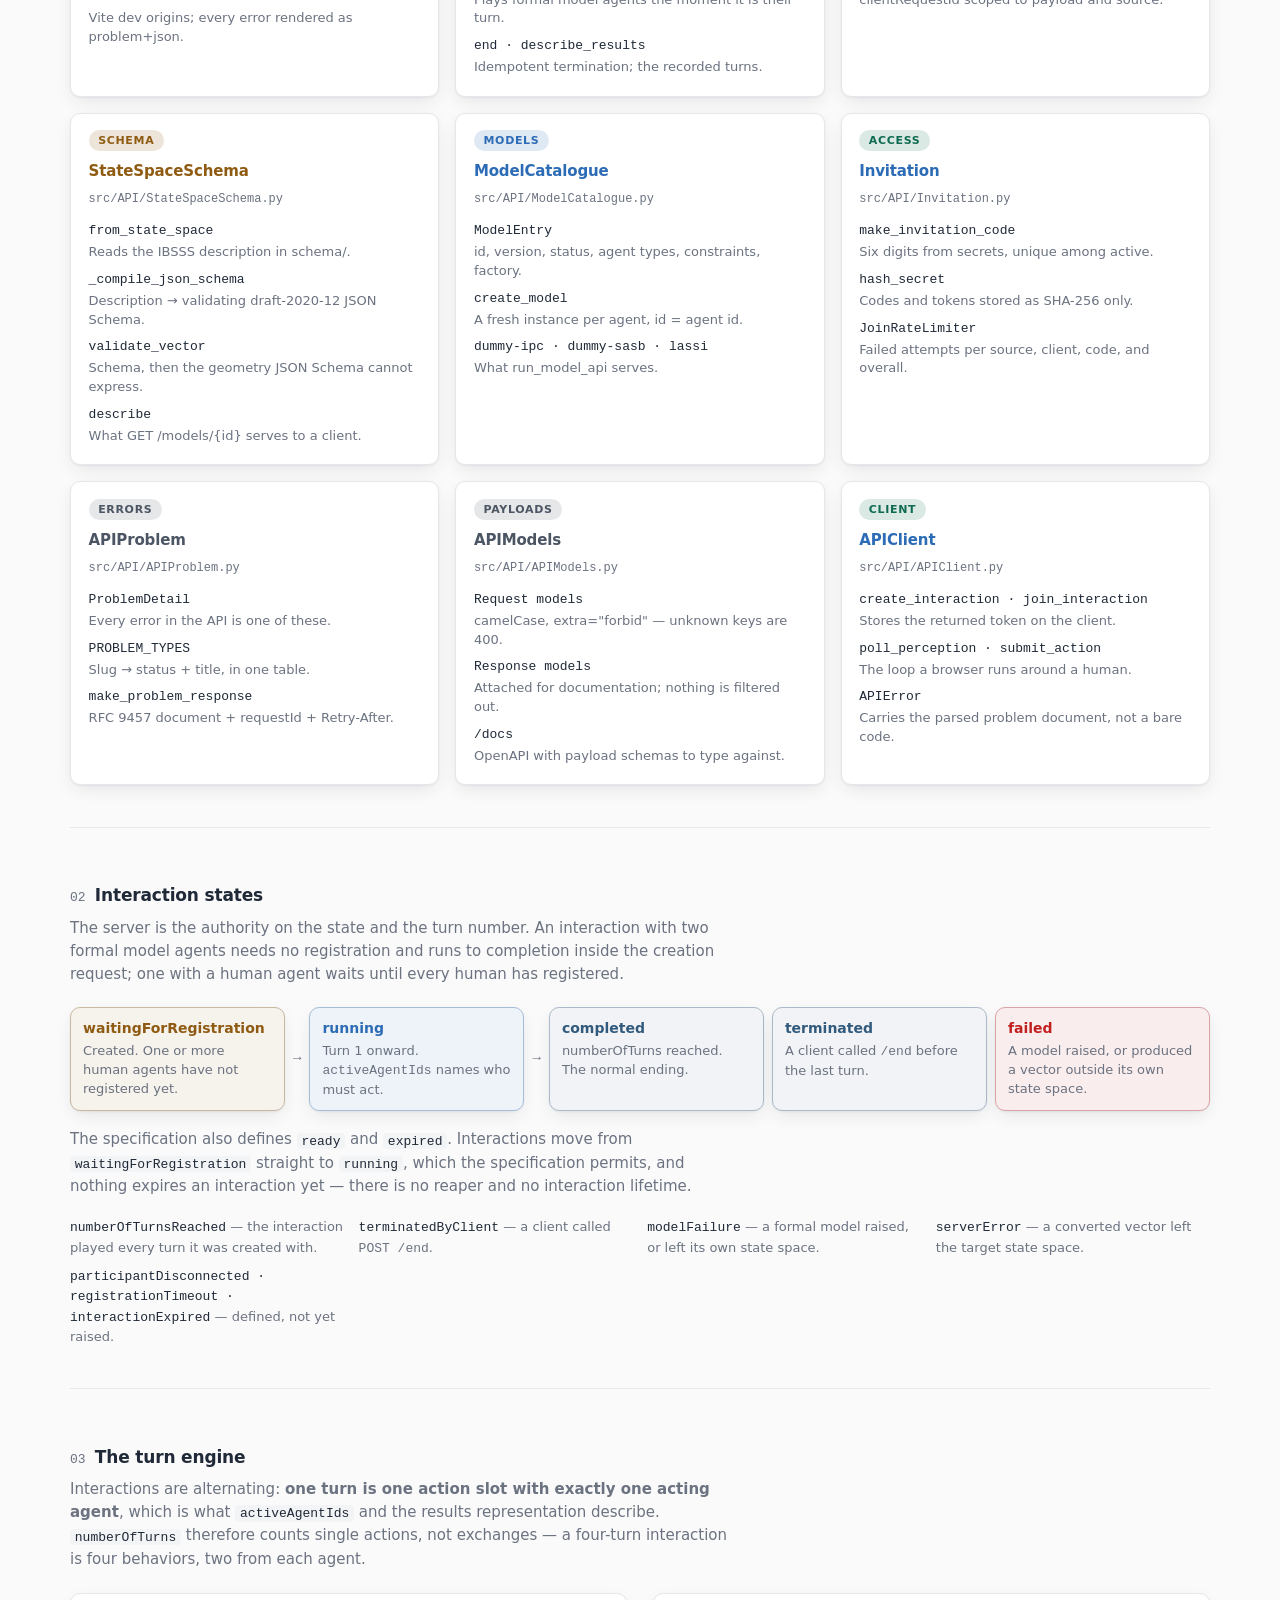
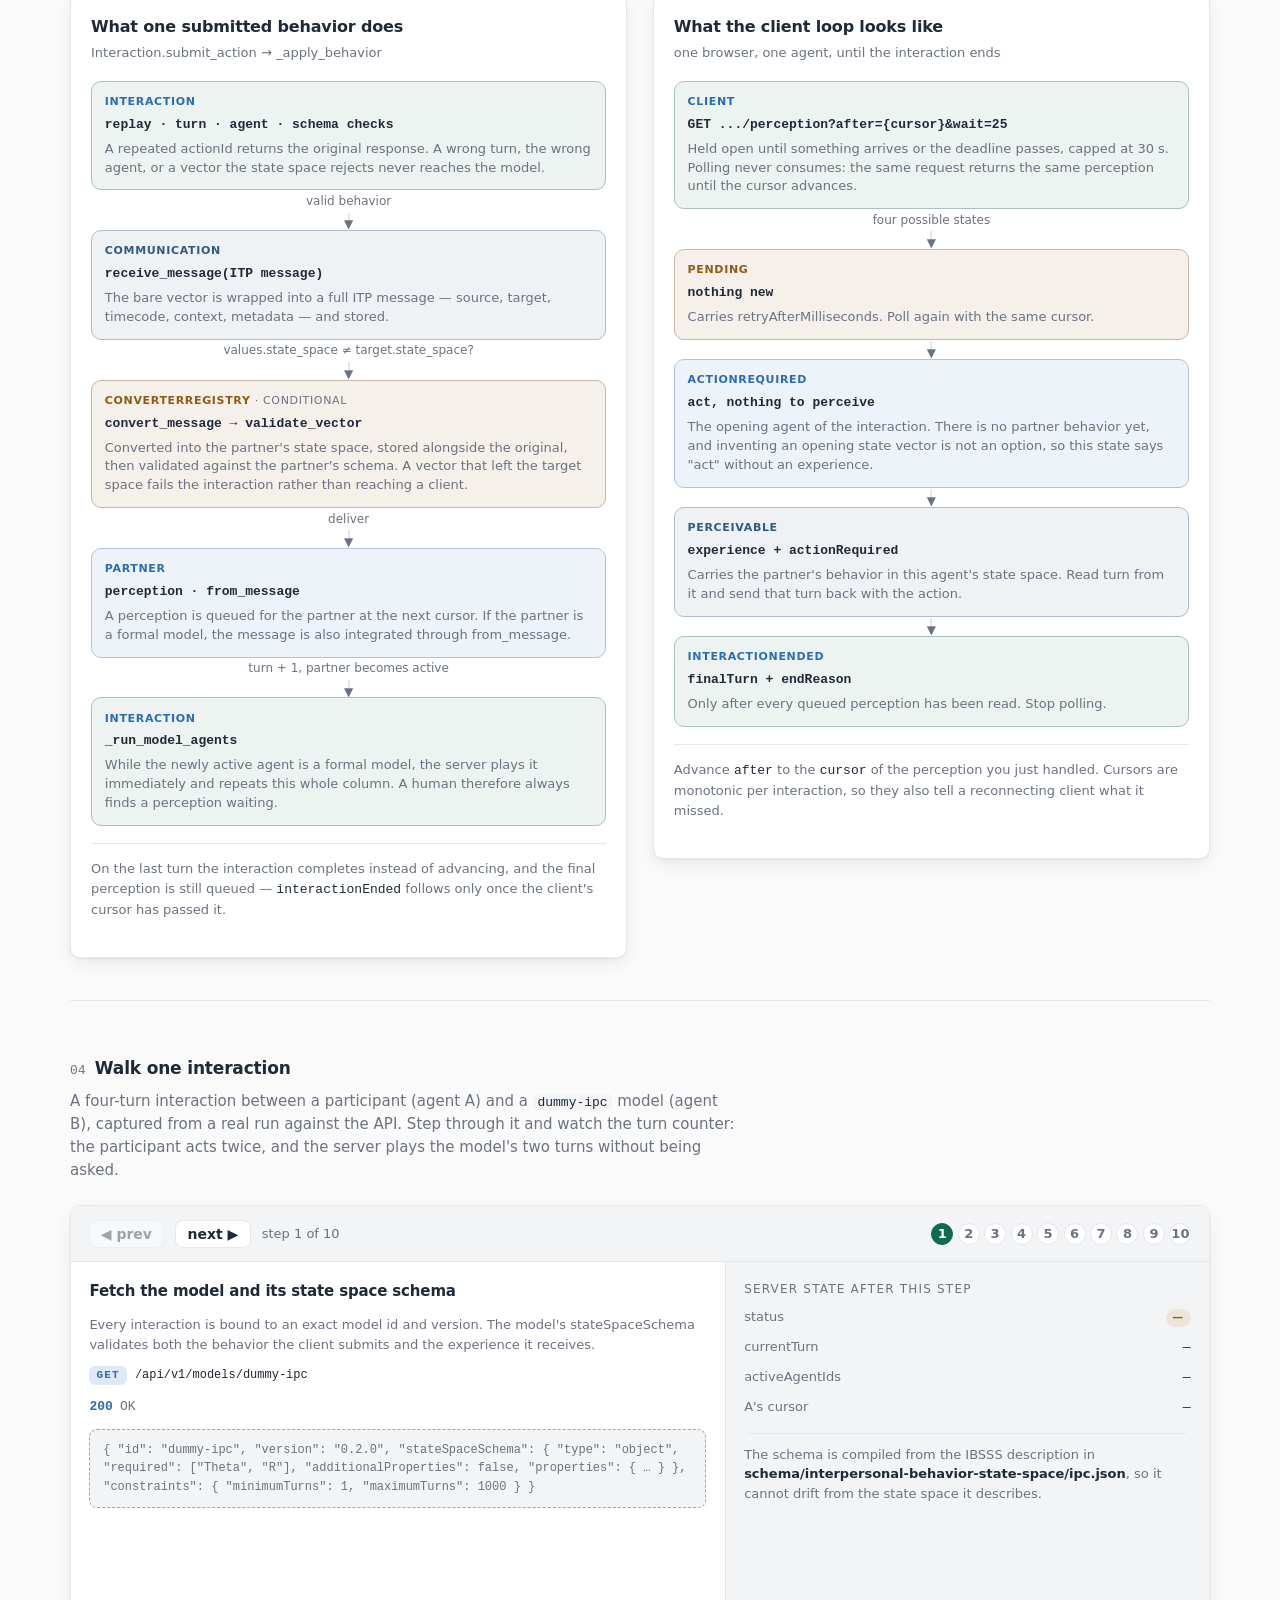
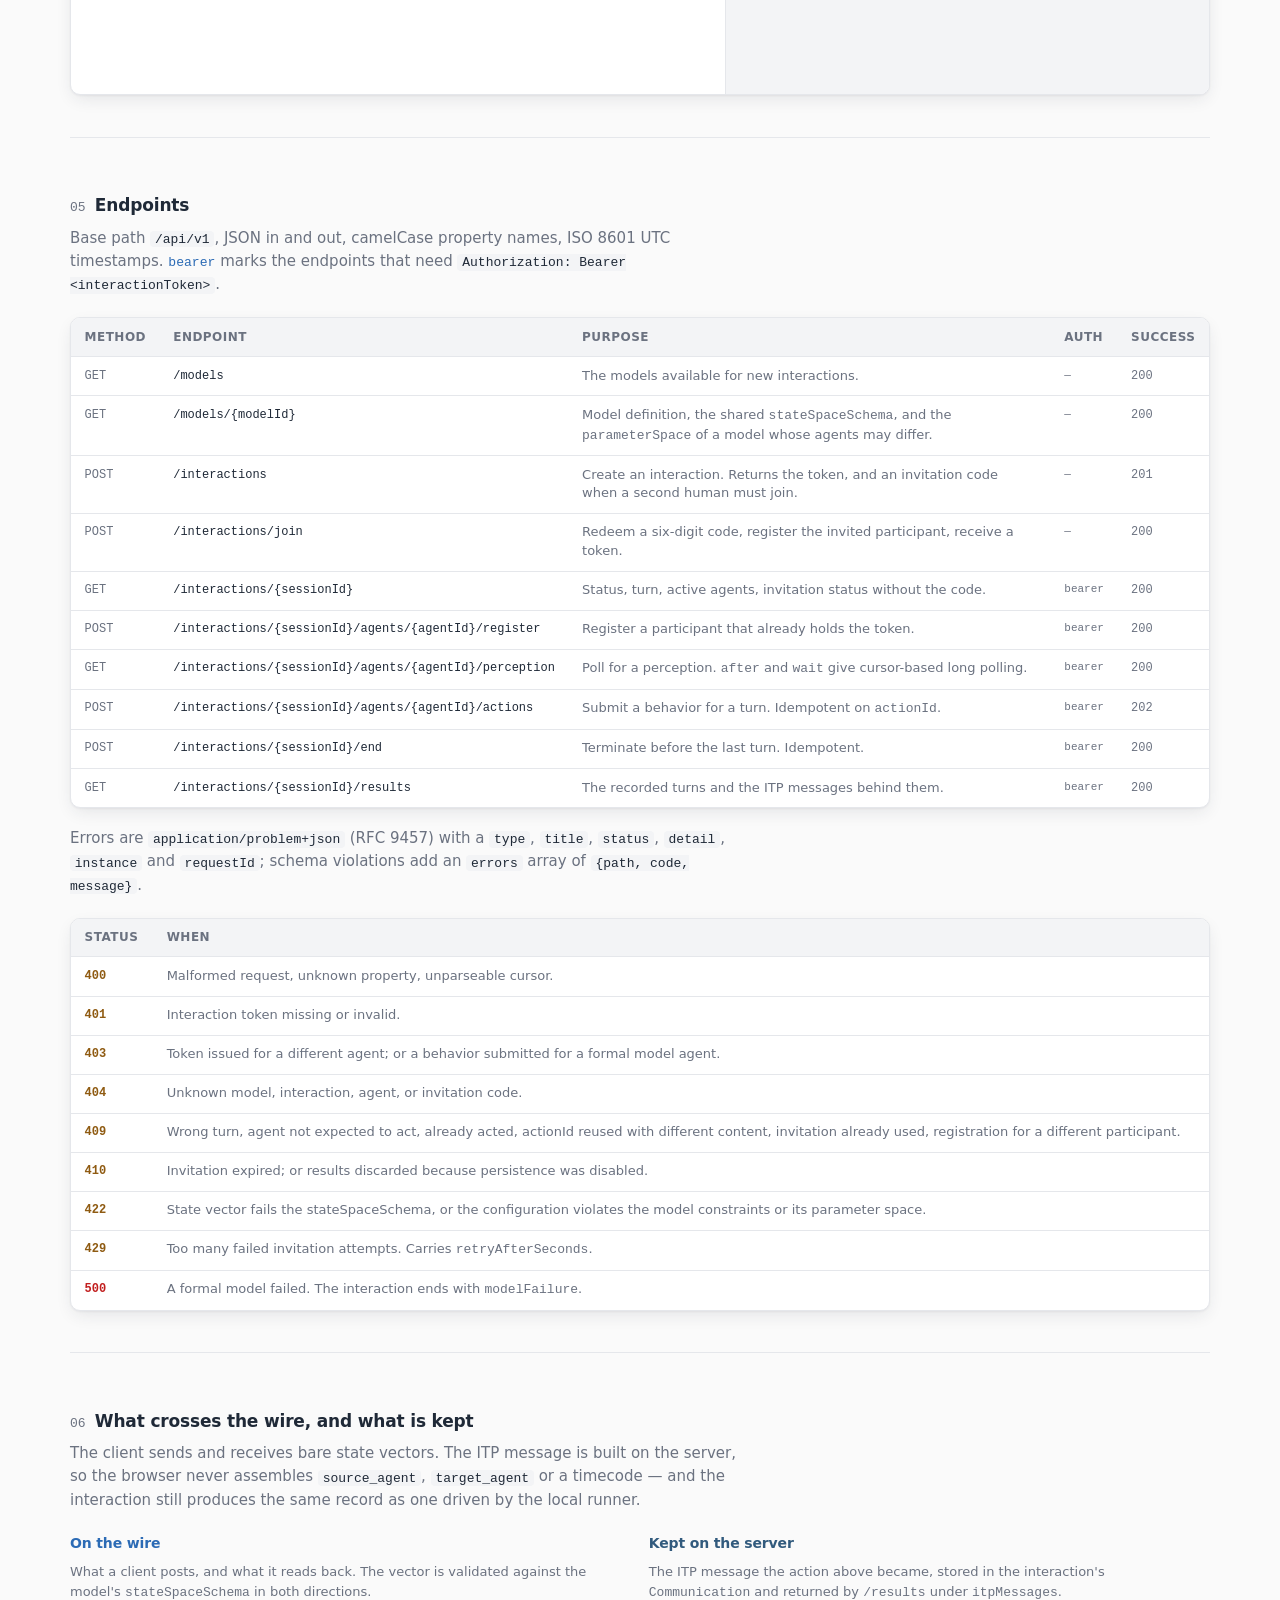
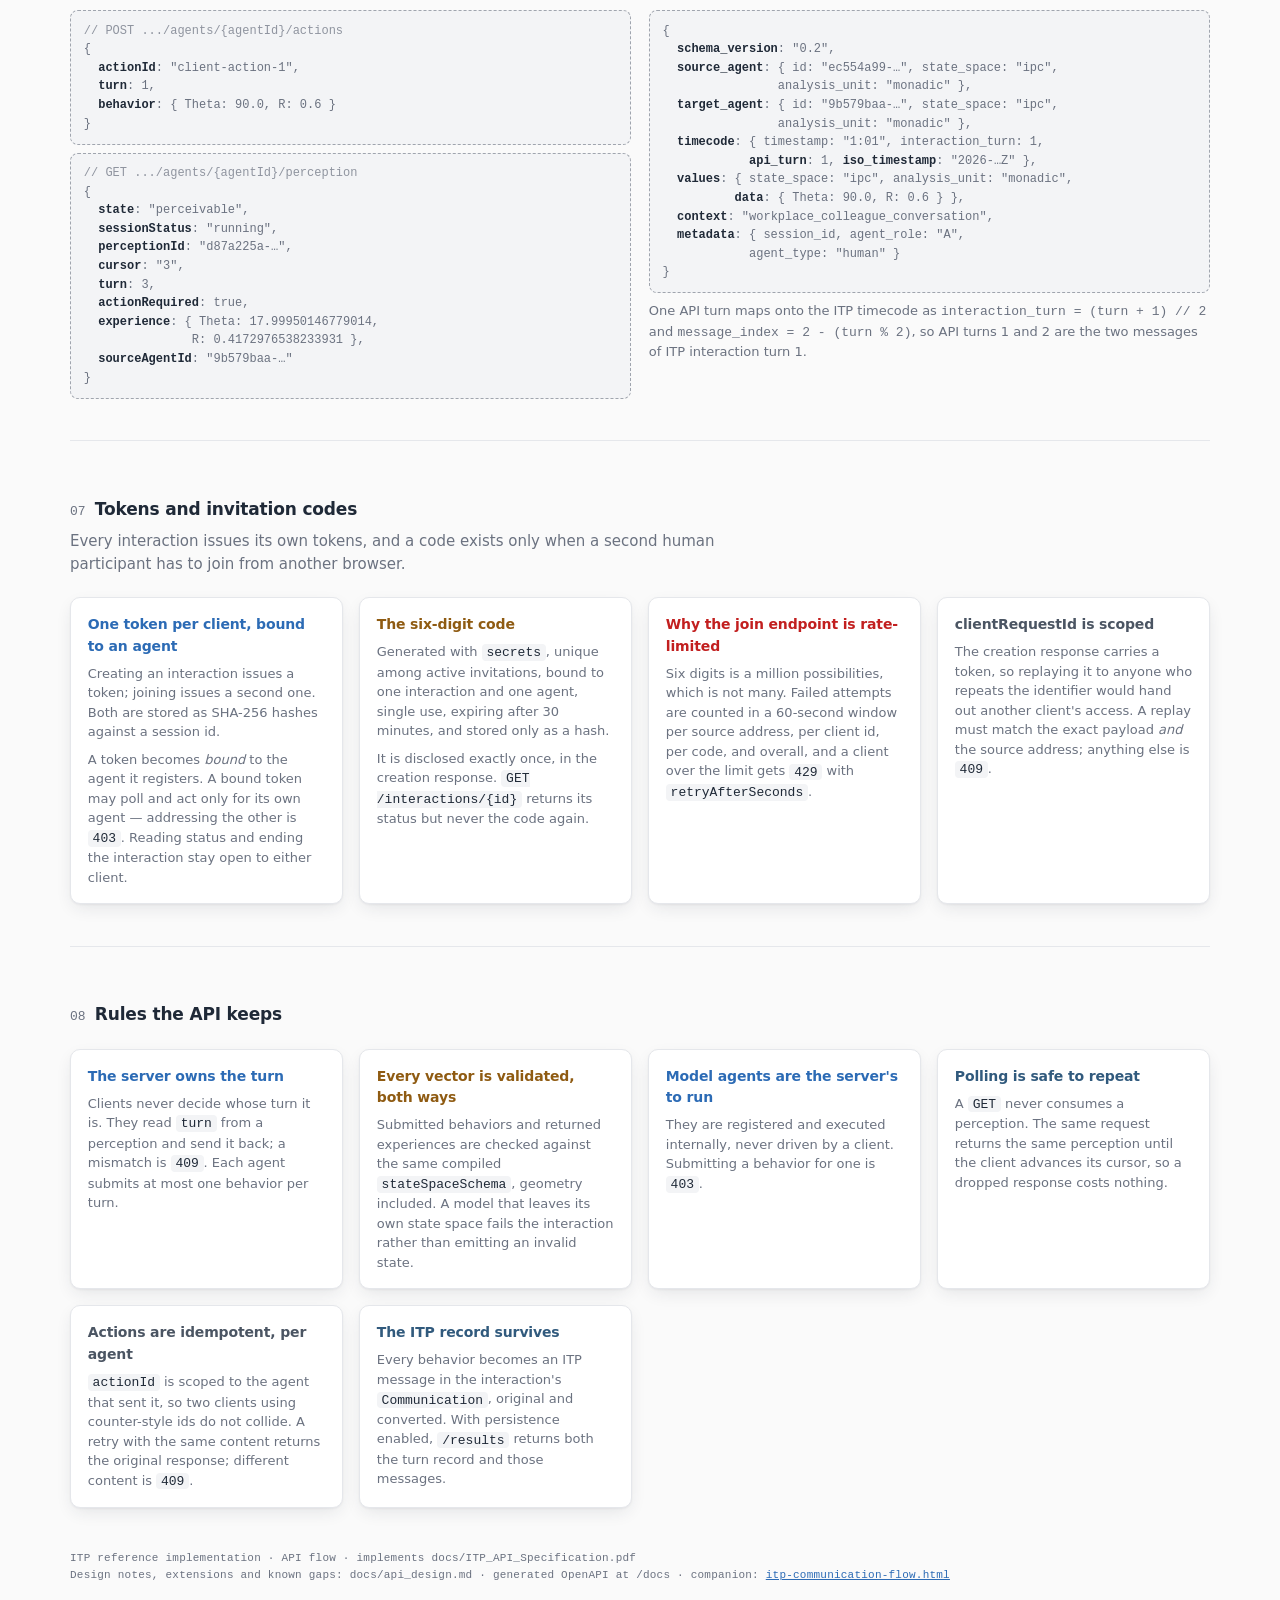
==== commit 124bd9c0: "Update the example notes, ESM numbers, and Figure 1 model names The example README explains that Dan" ====
--- a/itp-api-flow.html
+++ b/itp-api-flow.html
@@ -698,12 +698,12 @@
             <tspan x="1020" y="246">plays its turns</tspan>
           </text>
           <g font-size="20" fill="#2C6BB5">
-            <rect x="1020" y="300" width="200" height="40" rx="20" fill="#FFFFFF" stroke="#2C6BB5" stroke-width="1.2" />
+            <rect x="1008" y="300" width="224" height="40" rx="20" fill="#FFFFFF" stroke="#2C6BB5" stroke-width="1.2" />
             <text x="1120" y="327" text-anchor="middle">LASSI · AC</text>
-            <rect x="1020" y="352" width="200" height="40" rx="20" fill="#FFFFFF" stroke="#2C6BB5" stroke-width="1.2" />
-            <text x="1120" y="379" text-anchor="middle">IPC model · IPC</text>
-            <rect x="1020" y="404" width="200" height="40" rx="20" fill="#FFFFFF" stroke="#2C6BB5" stroke-width="1.2" />
-            <text x="1120" y="431" text-anchor="middle">SASB model · SASB</text>
+            <rect x="1008" y="352" width="224" height="40" rx="20" fill="#FFFFFF" stroke="#2C6BB5" stroke-width="1.2" />
+            <text x="1120" y="379" text-anchor="middle">Dummy IPC · IPC</text>
+            <rect x="1008" y="404" width="224" height="40" rx="20" fill="#FFFFFF" stroke="#2C6BB5" stroke-width="1.2" />
+            <text x="1120" y="431" text-anchor="middle">Dummy SASB · SASB</text>
           </g>
         </svg>
         <div class="figure-actions">
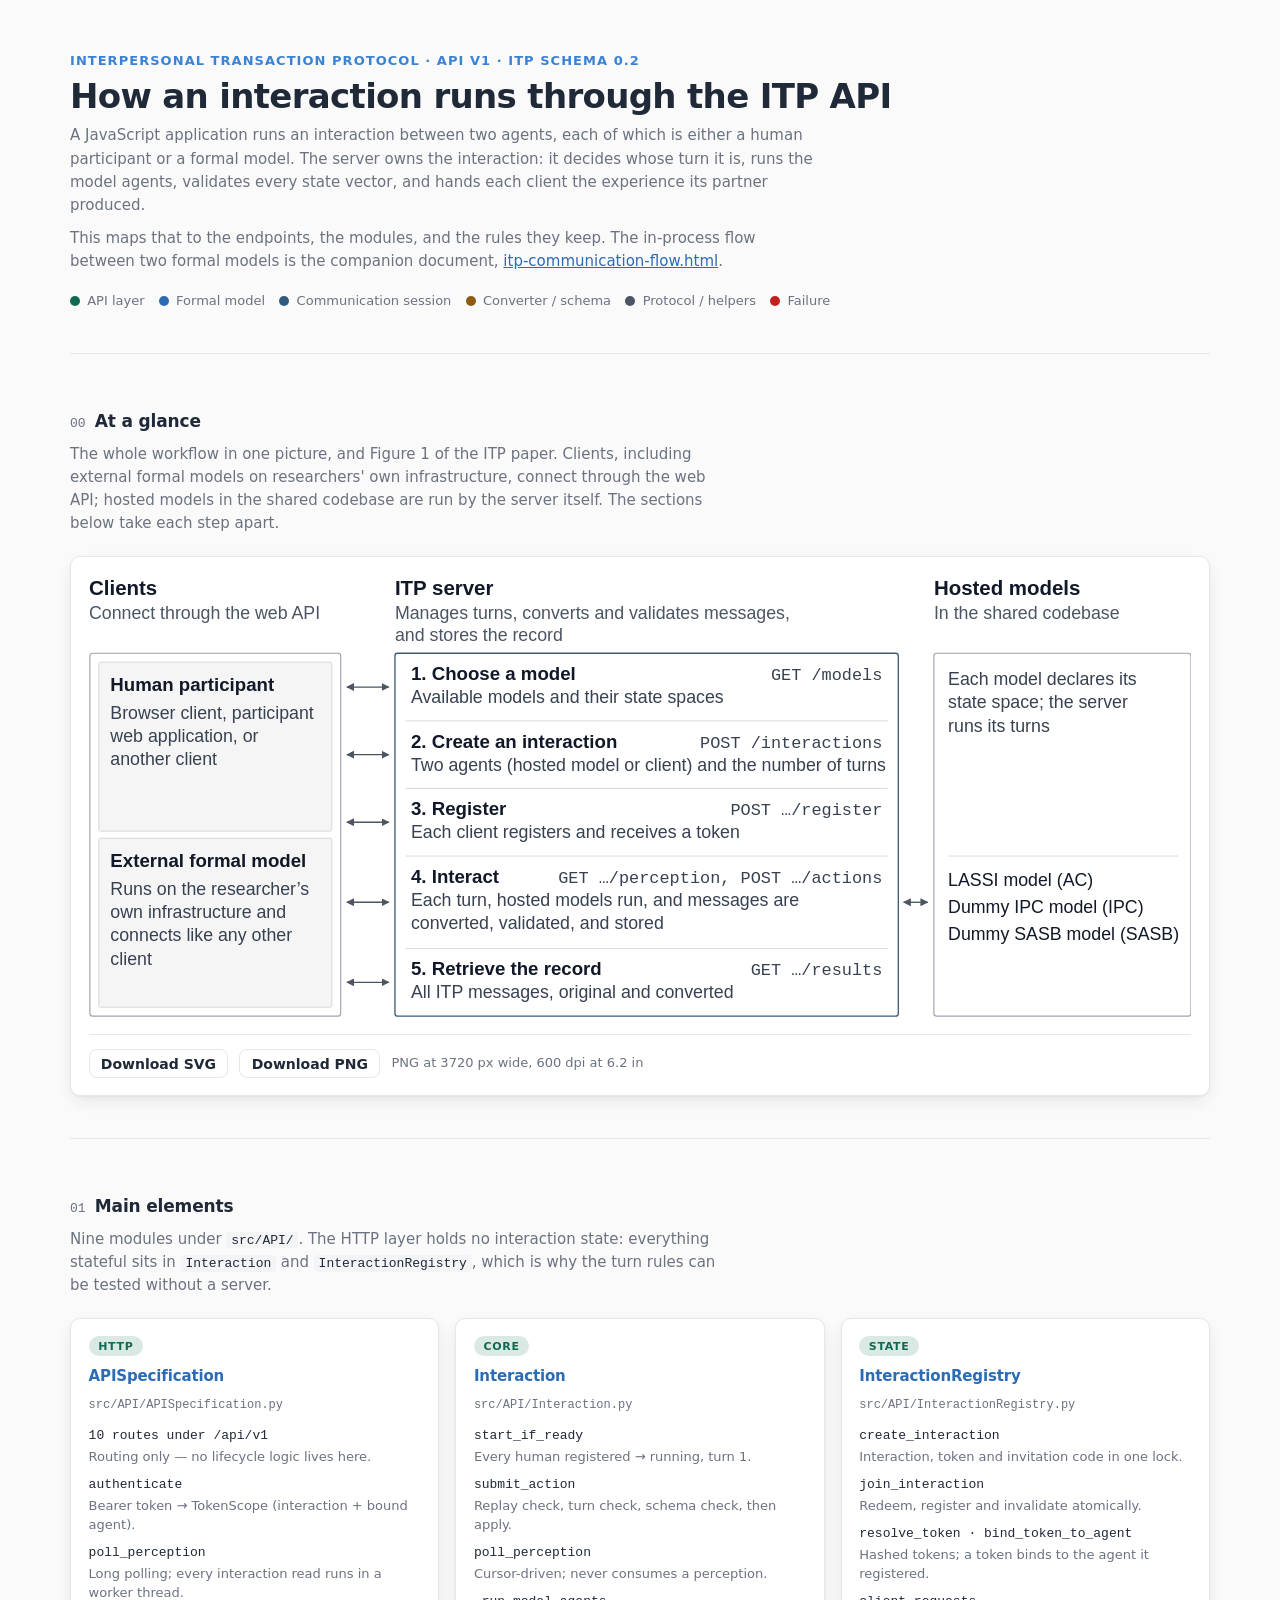
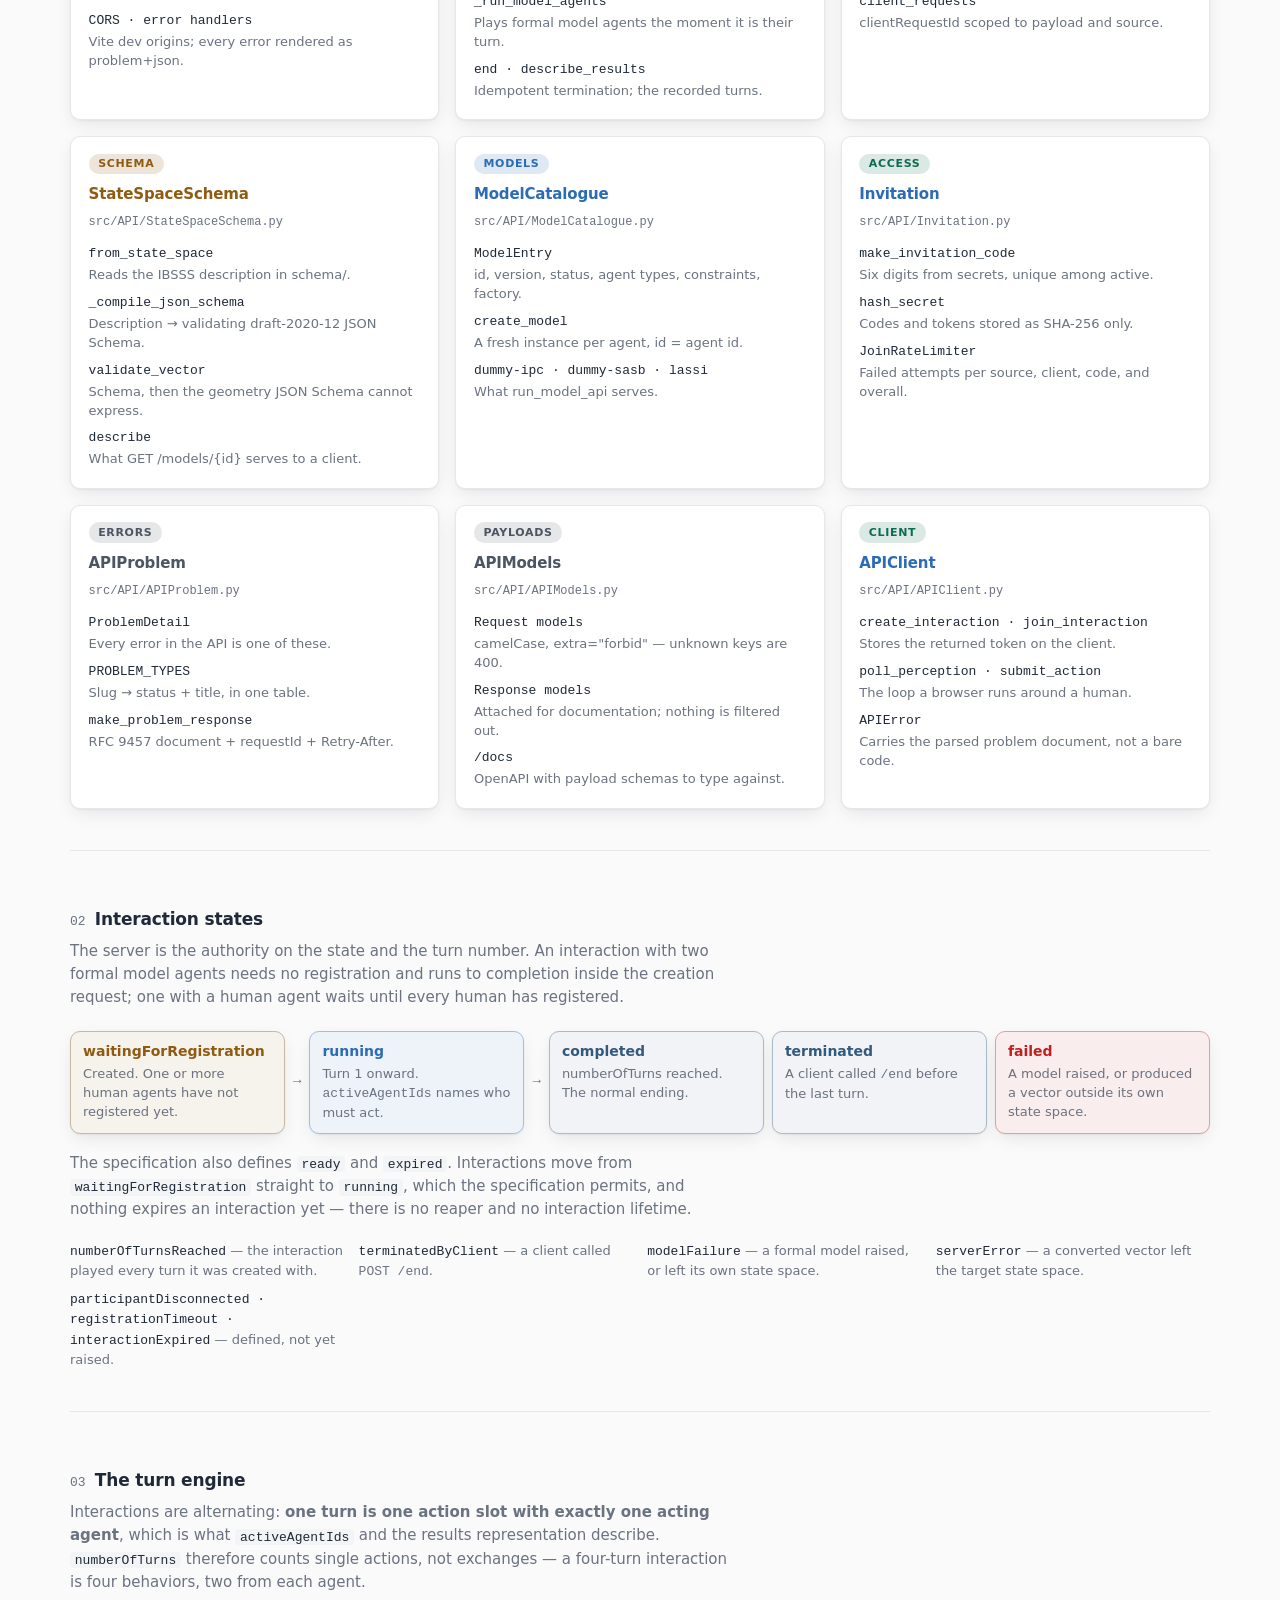
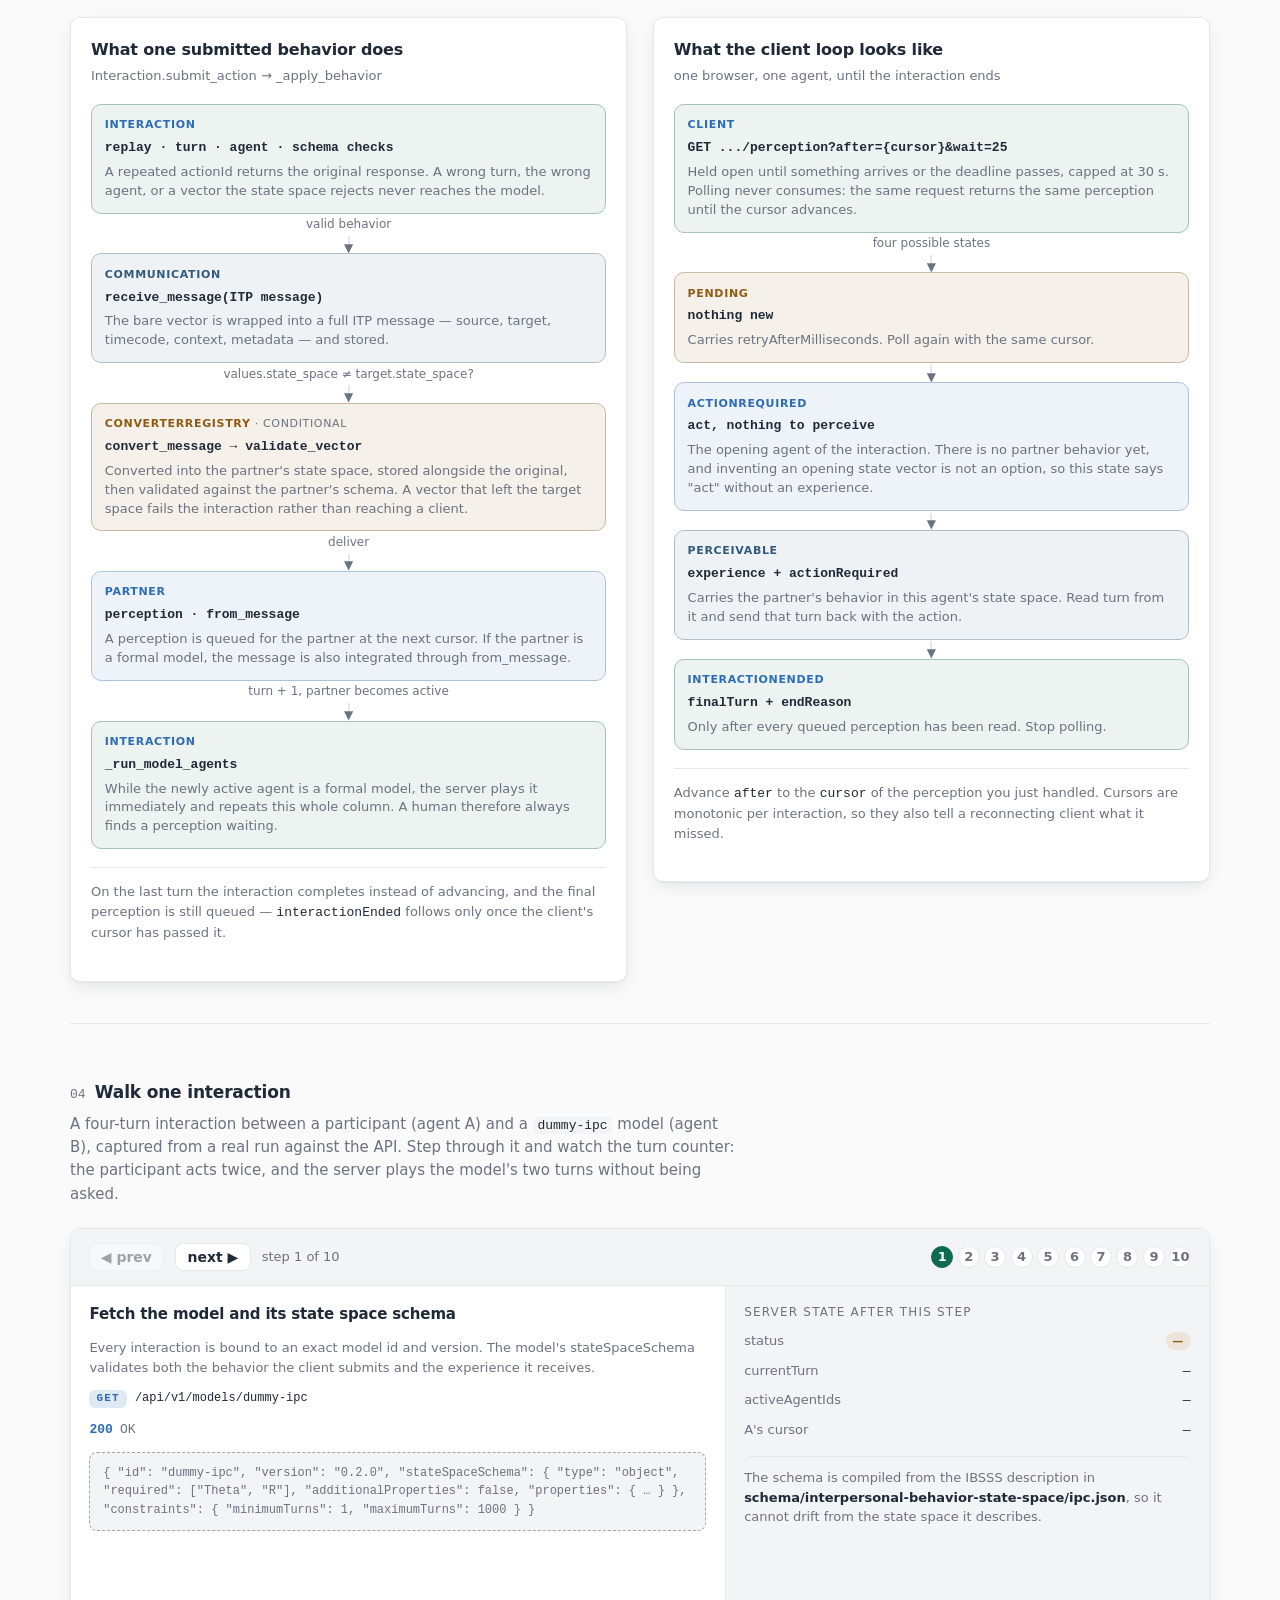
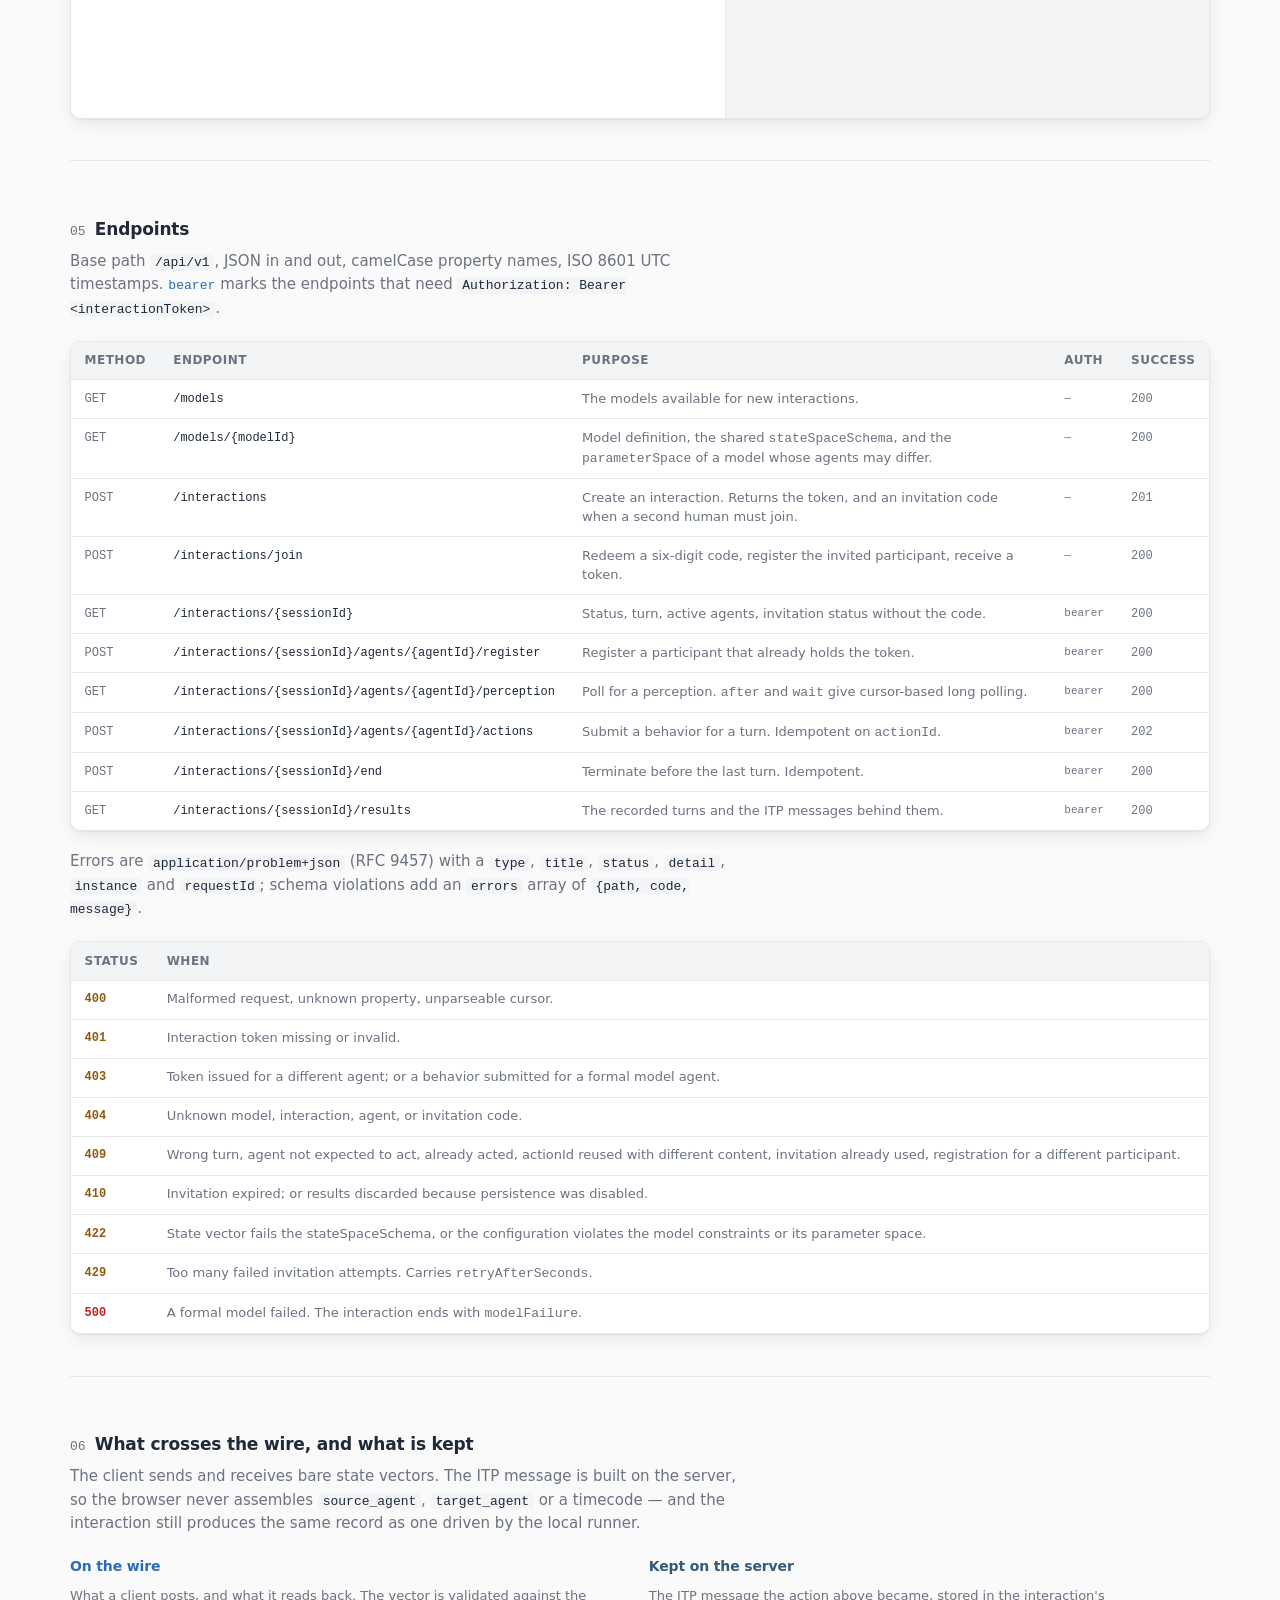
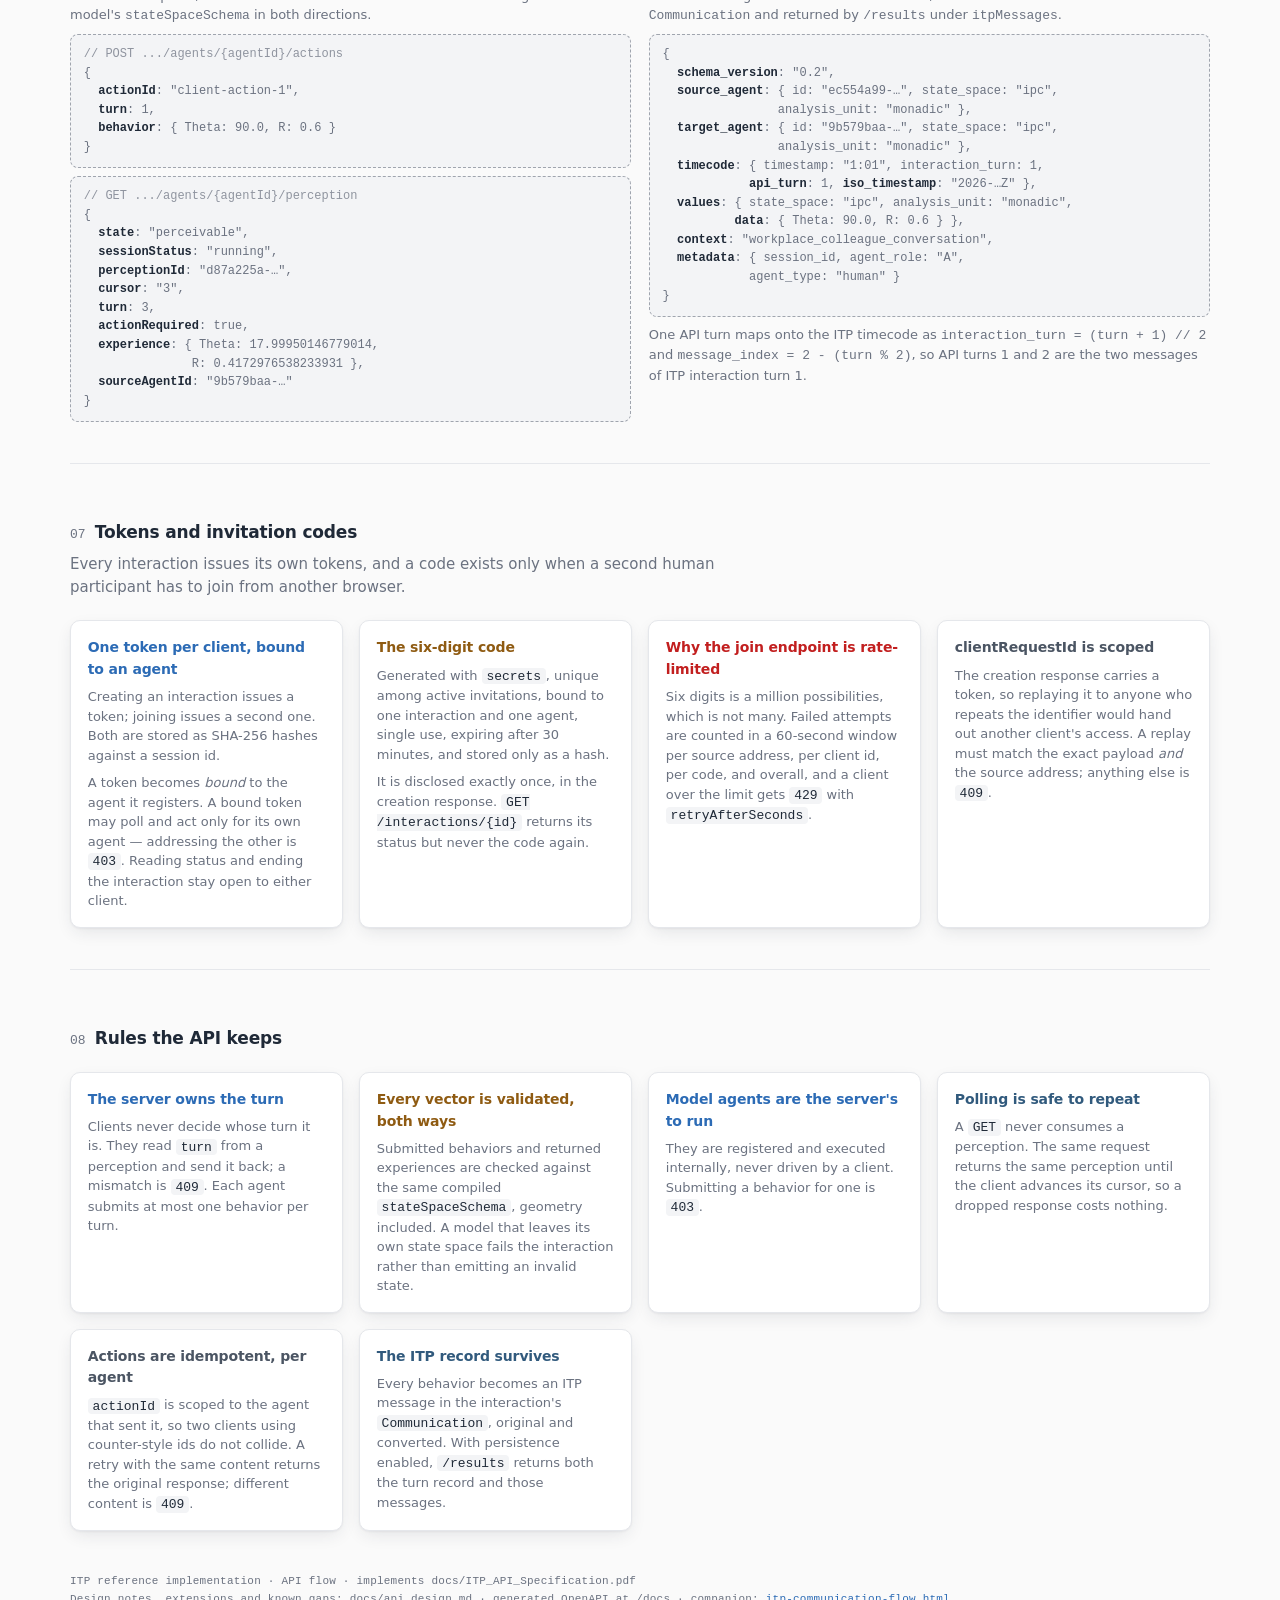
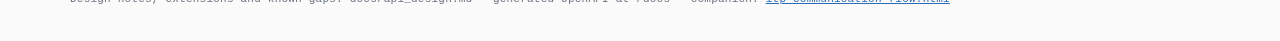
==== commit b3e1863c: "Redesign Figure 1 as a plain schematic with hosted and external models Follows the Figure 1 handoff " ====
--- a/itp-api-flow.html
+++ b/itp-api-flow.html
@@ -589,7 +589,7 @@
     <!-- ============ 00 AT A GLANCE ============ -->
     <section class="section">
       <h2><span class="idx">00</span> At a glance</h2>
-      <p class="note">The whole workflow in one picture, and Figure 1 of the ITP paper. Clients act through the web API (remote route); models in the shared codebase are run by the server itself (local route). The sections below take each step apart.</p>
+      <p class="note">The whole workflow in one picture, and Figure 1 of the ITP paper. Clients, including external formal models on researchers' own infrastructure, connect through the web API; hosted models in the shared codebase are run by the server itself. The sections below take each step apart.</p>
 
       <div class="figure-card">
         <!-- Explicit colours and fonts rather than CSS variables, so the
@@ -599,111 +599,89 @@
              aria-labelledby="fig-workflow-title" font-family="Helvetica, Arial, sans-serif">
           <title id="fig-workflow-title">Running an interaction on the ITP platform</title>
           <defs>
-            <marker id="fig1-arrow" viewBox="0 0 10 10" refX="9" refY="5" markerWidth="7" markerHeight="7" orient="auto-start-reverse">
-              <path d="M0,0 L10,5 L0,10 z" fill="#6B7280" />
+            <marker id="fig1-arrow" viewBox="0 0 10 10" refX="9" refY="5" markerWidth="6" markerHeight="6" orient="auto-start-reverse">
+              <path d="M0,0 L10,5 L0,10 z" fill="#4B5563" />
             </marker>
           </defs>
           <rect x="0" y="0" width="1240" height="500" fill="#FFFFFF" />
 
           <!-- column heads -->
-          <text x="0" y="20" font-size="23" font-weight="700" fill="#1F2937">Clients</text>
-          <text x="0" y="45" font-size="21" fill="#6B7280">Remote route: through the web API</text>
-          <text x="360" y="20" font-size="23" font-weight="700" fill="#1F2937">ITP server</text>
-          <text x="360" y="45" font-size="21" fill="#6B7280">Owns turns, conversion, validation and the record</text>
-          <text x="1000" y="20" font-size="23" font-weight="700" fill="#1F2937">Hosted models</text>
-          <text x="1000" y="45" font-size="21" fill="#6B7280">Local route</text>
+          <g font-size="23" font-weight="700" fill="#111827">
+            <text x="0" y="22">Clients</text>
+            <text x="344" y="22">ITP server</text>
+            <text x="950" y="22">Hosted models</text>
+          </g>
+          <g font-size="20" fill="#4B5563">
+            <text x="0" y="50">Connect through the web API</text>
+            <text x="344" y="50">Manages turns, converts and validates messages,</text>
+            <text x="344" y="74">and stores the record</text>
+            <text x="950" y="50">In the shared codebase</text>
+          </g>
 
           <!-- clients -->
-          <rect x="1" y="64" width="298" height="420" rx="12" fill="#FFFFFF" stroke="#9CA3AF" stroke-width="1.5" />
-          <rect x="12" y="75" width="276" height="194" rx="8" fill="#F3F4F6" />
-          <text x="22" y="102" font-size="23" font-weight="700" fill="#1F2937">Human participant</text>
-          <text font-size="21" fill="#374151">
-            <tspan x="22" y="138">Browser client in the</tspan>
-            <tspan x="22" y="165">repository, the web client</tspan>
-            <tspan x="22" y="192">example, or your own</tspan>
-          </text>
-          <rect x="12" y="279" width="276" height="194" rx="8" fill="#F3F4F6" />
-          <text x="22" y="322" font-size="23" font-weight="700" fill="#1F2937">Remote formal model</text>
-          <text font-size="21" fill="#374151">
-            <tspan x="22" y="358">Runs on your own</tspan>
-            <tspan x="22" y="385">infrastructure, in any</tspan>
-            <tspan x="22" y="412">language, and acts like</tspan>
-            <tspan x="22" y="439">any other client</tspan>
-          </text>
+          <rect x="1" y="88" width="282" height="408" rx="3" fill="#FFFFFF" stroke="#9CA3AF" stroke-width="1.25" />
+          <rect x="11" y="98" width="262" height="190" rx="2" fill="#F5F5F5" stroke="#D1D5DB" stroke-width="1" />
+          <rect x="11" y="296" width="262" height="190" rx="2" fill="#F5F5F5" stroke="#D1D5DB" stroke-width="1" />
+          <g font-size="21" font-weight="700" fill="#111827">
+            <text x="24" y="130">Human participant</text>
+            <text x="24" y="328">External formal model</text>
+          </g>
+          <g font-size="20" fill="#374151">
+            <text><tspan x="24" y="162">Browser client, participant</tspan><tspan x="24" y="188">web application, or</tspan><tspan x="24" y="214">another client</tspan></text>
+            <text><tspan x="24" y="360">Runs on the researcher’s</tspan><tspan x="24" y="386">own infrastructure and</tspan><tspan x="24" y="412">connects like any other</tspan><tspan x="24" y="438">client</tspan></text>
+          </g>
 
           <!-- one request and its answer per step -->
-          <g stroke="#6B7280" stroke-width="2" marker-start="url(#fig1-arrow)" marker-end="url(#fig1-arrow)">
-            <line x1="308" y1="106" x2="352" y2="106" />
-            <line x1="308" y1="190" x2="352" y2="190" />
-            <line x1="308" y1="274" x2="352" y2="274" />
-            <line x1="308" y1="358" x2="352" y2="358" />
-            <line x1="308" y1="442" x2="352" y2="442" />
+          <g stroke="#4B5563" stroke-width="1.5" marker-start="url(#fig1-arrow)" marker-end="url(#fig1-arrow)">
+            <line x1="290" y1="126" x2="337" y2="126" />
+            <line x1="290" y1="202" x2="337" y2="202" />
+            <line x1="290" y1="278" x2="337" y2="278" />
+            <line x1="290" y1="368" x2="337" y2="368" />
+            <line x1="290" y1="458" x2="337" y2="458" />
           </g>
 
-          <!-- server -->
-          <rect x="360" y="64" width="600" height="420" rx="12" fill="#F1F7F4" stroke="#0E6B51" stroke-width="1.5" />
-          <rect x="368" y="320" width="584" height="76" rx="8" fill="#FBF1E1" />
-          <g stroke="#D7E6DF" stroke-width="1.5">
-            <line x1="376" y1="148" x2="944" y2="148" />
-            <line x1="376" y1="232" x2="944" y2="232" />
-            <line x1="376" y1="316" x2="944" y2="316" />
-            <line x1="376" y1="400" x2="944" y2="400" />
+          <!-- server: rows of 76 units, the interaction step 104 -->
+          <rect x="344" y="88" width="566" height="408" rx="3" fill="#FFFFFF" stroke="#3E5C76" stroke-width="1.5" />
+          <g stroke="#D1D5DB" stroke-width="1">
+            <line x1="356" y1="164" x2="898" y2="164" />
+            <line x1="356" y1="240" x2="898" y2="240" />
+            <line x1="356" y1="316" x2="898" y2="316" />
+            <line x1="356" y1="420" x2="898" y2="420" />
           </g>
-          <g fill="#0E6B51">
-            <circle cx="392" cy="106" r="16" />
-            <circle cx="392" cy="190" r="16" />
-            <circle cx="392" cy="274" r="16" />
-            <circle cx="392" cy="358" r="16" />
-            <circle cx="392" cy="442" r="16" />
+          <g font-size="21" font-weight="700" fill="#111827">
+            <text x="362" y="118">1. Choose a model</text>
+            <text x="362" y="194">2. Create an interaction</text>
+            <text x="362" y="270">3. Register</text>
+            <text x="362" y="346">4. Interact</text>
+            <text x="362" y="450">5. Retrieve the record</text>
           </g>
-          <g font-size="20" font-weight="700" fill="#FFFFFF" text-anchor="middle">
-            <text x="392" y="113">1</text>
-            <text x="392" y="197">2</text>
-            <text x="392" y="281">3</text>
-            <text x="392" y="365">4</text>
-            <text x="392" y="449">5</text>
+          <g font-size="19" font-family="Menlo, Consolas, monospace" fill="#374151" text-anchor="end">
+            <text x="892" y="118">GET /models</text>
+            <text x="892" y="194">POST /interactions</text>
+            <text x="892" y="270">POST …/register</text>
+            <text x="892" y="346">GET …/perception, POST …/actions</text>
+            <text x="892" y="450">GET …/results</text>
           </g>
-          <g font-size="23" font-weight="700" fill="#1F2937">
-            <text x="422" y="100">Choose a model</text>
-            <text x="422" y="184">Create an interaction</text>
-            <text x="422" y="268">Join</text>
-            <text x="422" y="352">Interact</text>
-            <text x="422" y="436">Retrieve the record</text>
+          <g font-size="20" fill="#374151">
+            <text x="362" y="144">Available models and their state spaces</text>
+            <text x="362" y="220">Two agents (hosted model or client) and the number of turns</text>
+            <text x="362" y="296">Each client registers and receives a token</text>
+            <text><tspan x="362" y="372">Each turn, hosted models run, and messages are</tspan><tspan x="362" y="398">converted, validated, and stored</tspan></text>
+            <text x="362" y="476">All ITP messages, original and converted</text>
           </g>
-          <g font-size="17" font-family="Menlo, Consolas, monospace" fill="#0E6B51" text-anchor="end">
-            <text x="944" y="99">GET /models</text>
-            <text x="944" y="183">POST /interactions</text>
-            <text x="944" y="267">POST …/register</text>
-            <text x="944" y="351">GET …/perception · POST …/actions</text>
-            <text x="944" y="435">GET …/results</text>
+
+          <!-- hosted models, run by the server on their turns -->
+          <line x1="916" y1="368" x2="943" y2="368" stroke="#4B5563" stroke-width="1.5"
+                marker-start="url(#fig1-arrow)" marker-end="url(#fig1-arrow)" />
+          <rect x="950" y="88" width="289" height="408" rx="3" fill="#FFFFFF" stroke="#9CA3AF" stroke-width="1.25" />
+          <g font-size="20" fill="#374151">
+            <text><tspan x="966" y="124">Each model declares its</tspan><tspan x="966" y="150">state space; the server</tspan><tspan x="966" y="176">runs its turns</tspan></text>
           </g>
-          <g font-size="21" fill="#374151">
-            <text x="422" y="128">Models and the state space each one uses</text>
-            <text x="422" y="212">Two agents, model or client; number of turns</text>
-            <text x="422" y="296">Each client agent registers and gets a token</text>
-            <text x="422" y="380">Each turn: run models, <tspan fill="#8F5B12" font-weight="700">convert</tspan>, validate, store</text>
-            <text x="422" y="464">ITP messages, original and converted</text>
-          </g>
-
-          <!-- hosted models, played by the server on their turns -->
-          <line x1="966" y1="358" x2="994" y2="358" stroke="#6B7280" stroke-width="2"
-                marker-start="url(#fig1-arrow)" marker-end="url(#fig1-arrow)" />
-          <rect x="1001" y="64" width="238" height="420" rx="12" fill="#EEF4FB" stroke="#2C6BB5" stroke-width="1.5" />
-          <text x="1020" y="102" font-size="23" font-weight="700" fill="#1F2937">In the codebase</text>
-          <text font-size="21" fill="#374151">
-            <tspan x="1020" y="138">A subclass of the</tspan>
-            <tspan x="1020" y="165">model base class that</tspan>
-            <tspan x="1020" y="192">declares its state</tspan>
-            <tspan x="1020" y="219">space; the server</tspan>
-            <tspan x="1020" y="246">plays its turns</tspan>
-          </text>
-          <g font-size="20" fill="#2C6BB5">
-            <rect x="1008" y="300" width="224" height="40" rx="20" fill="#FFFFFF" stroke="#2C6BB5" stroke-width="1.2" />
-            <text x="1120" y="327" text-anchor="middle">LASSI · AC</text>
-            <rect x="1008" y="352" width="224" height="40" rx="20" fill="#FFFFFF" stroke="#2C6BB5" stroke-width="1.2" />
-            <text x="1120" y="379" text-anchor="middle">Dummy IPC · IPC</text>
-            <rect x="1008" y="404" width="224" height="40" rx="20" fill="#FFFFFF" stroke="#2C6BB5" stroke-width="1.2" />
-            <text x="1120" y="431" text-anchor="middle">Dummy SASB · SASB</text>
+          <line x1="966" y1="316" x2="1225" y2="316" stroke="#D1D5DB" stroke-width="1" />
+          <g font-size="20" fill="#111827">
+            <text x="966" y="350">LASSI model (AC)</text>
+            <text x="966" y="380">Dummy IPC model (IPC)</text>
+            <text x="966" y="410">Dummy SASB model (SASB)</text>
           </g>
         </svg>
         <div class="figure-actions">
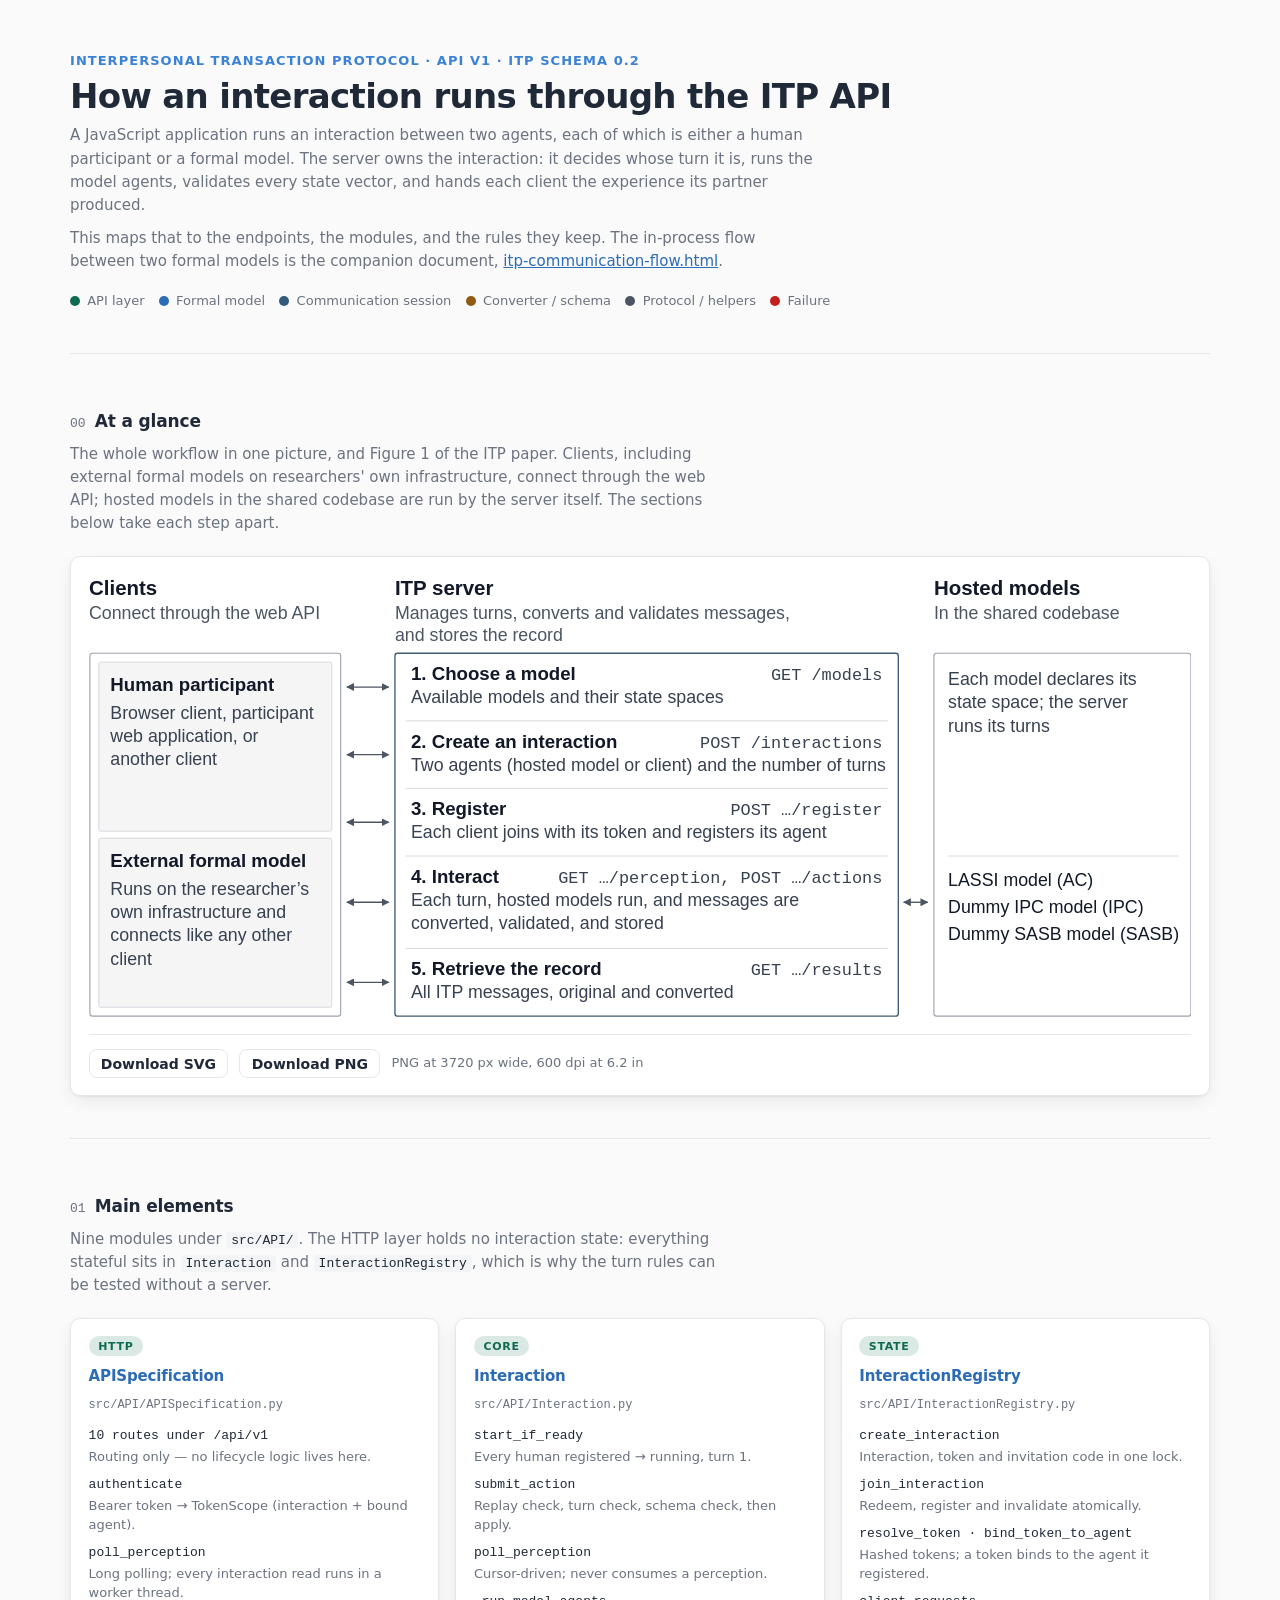
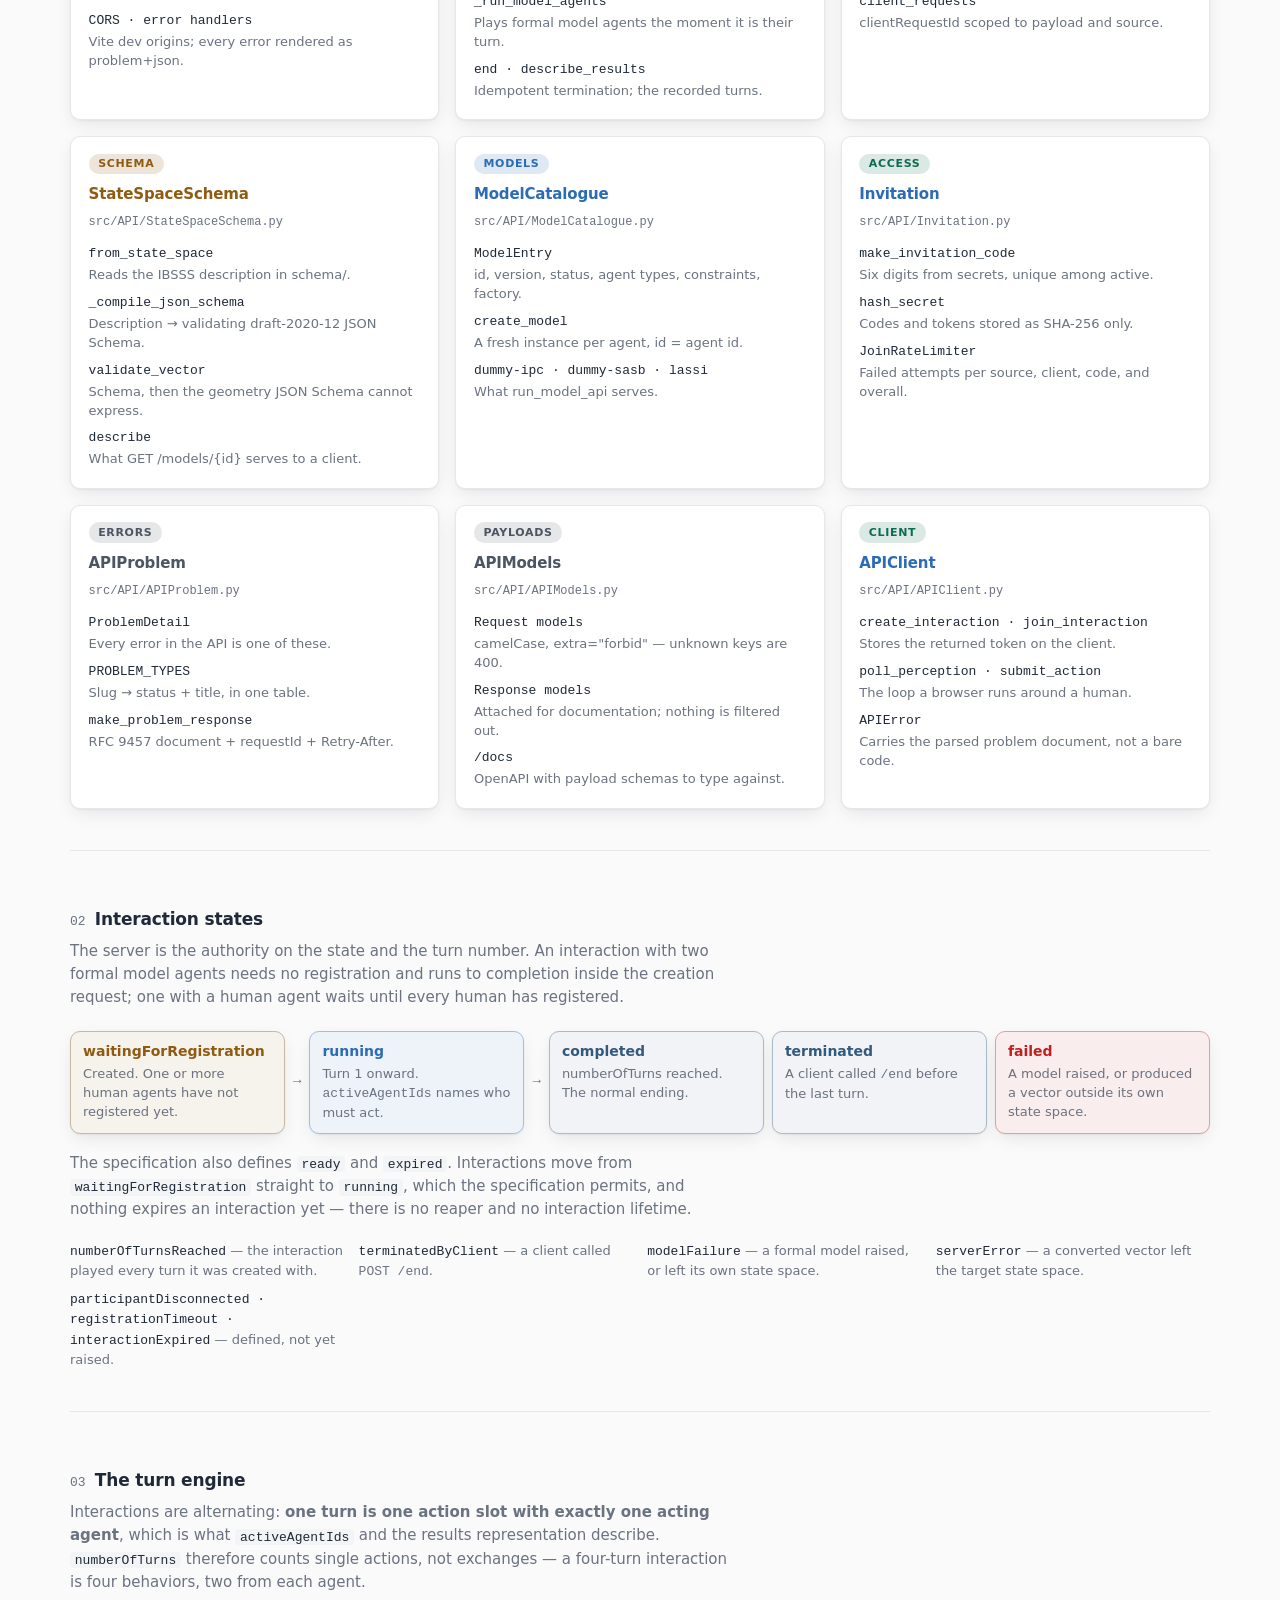
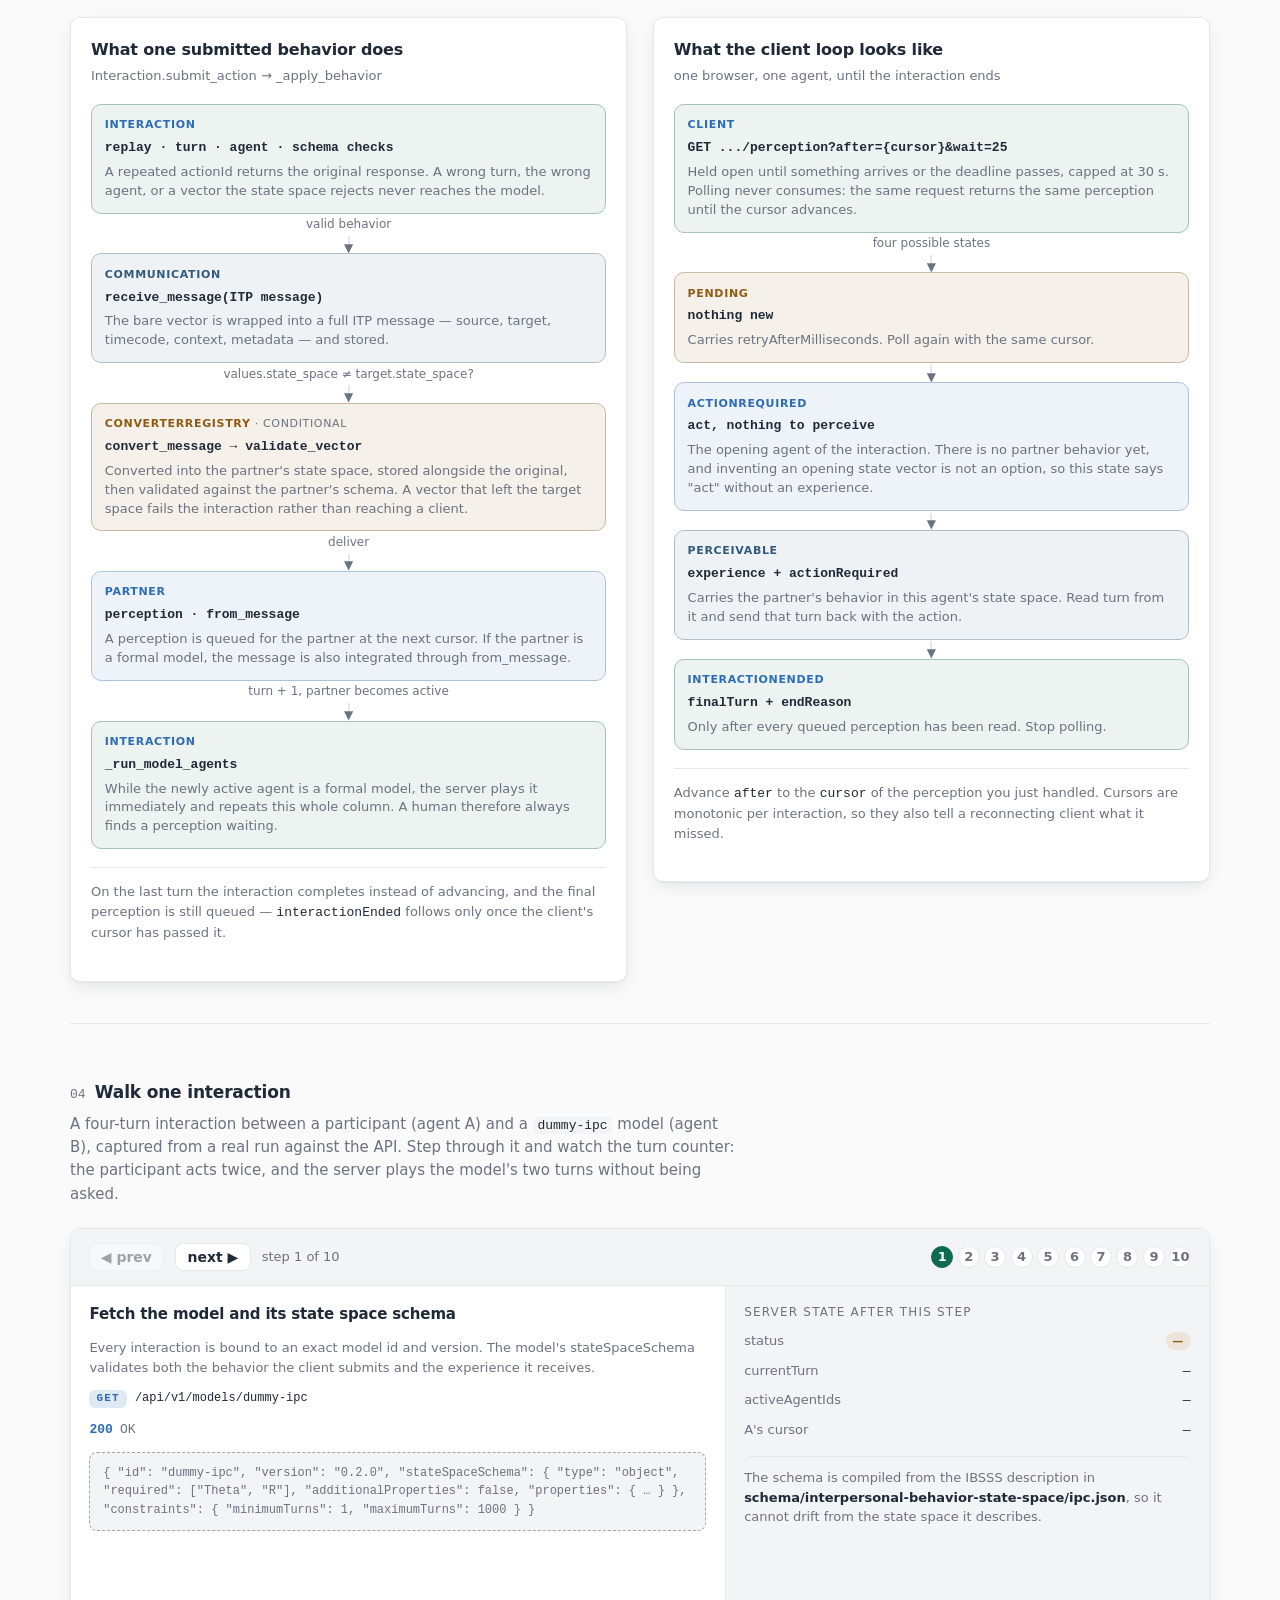
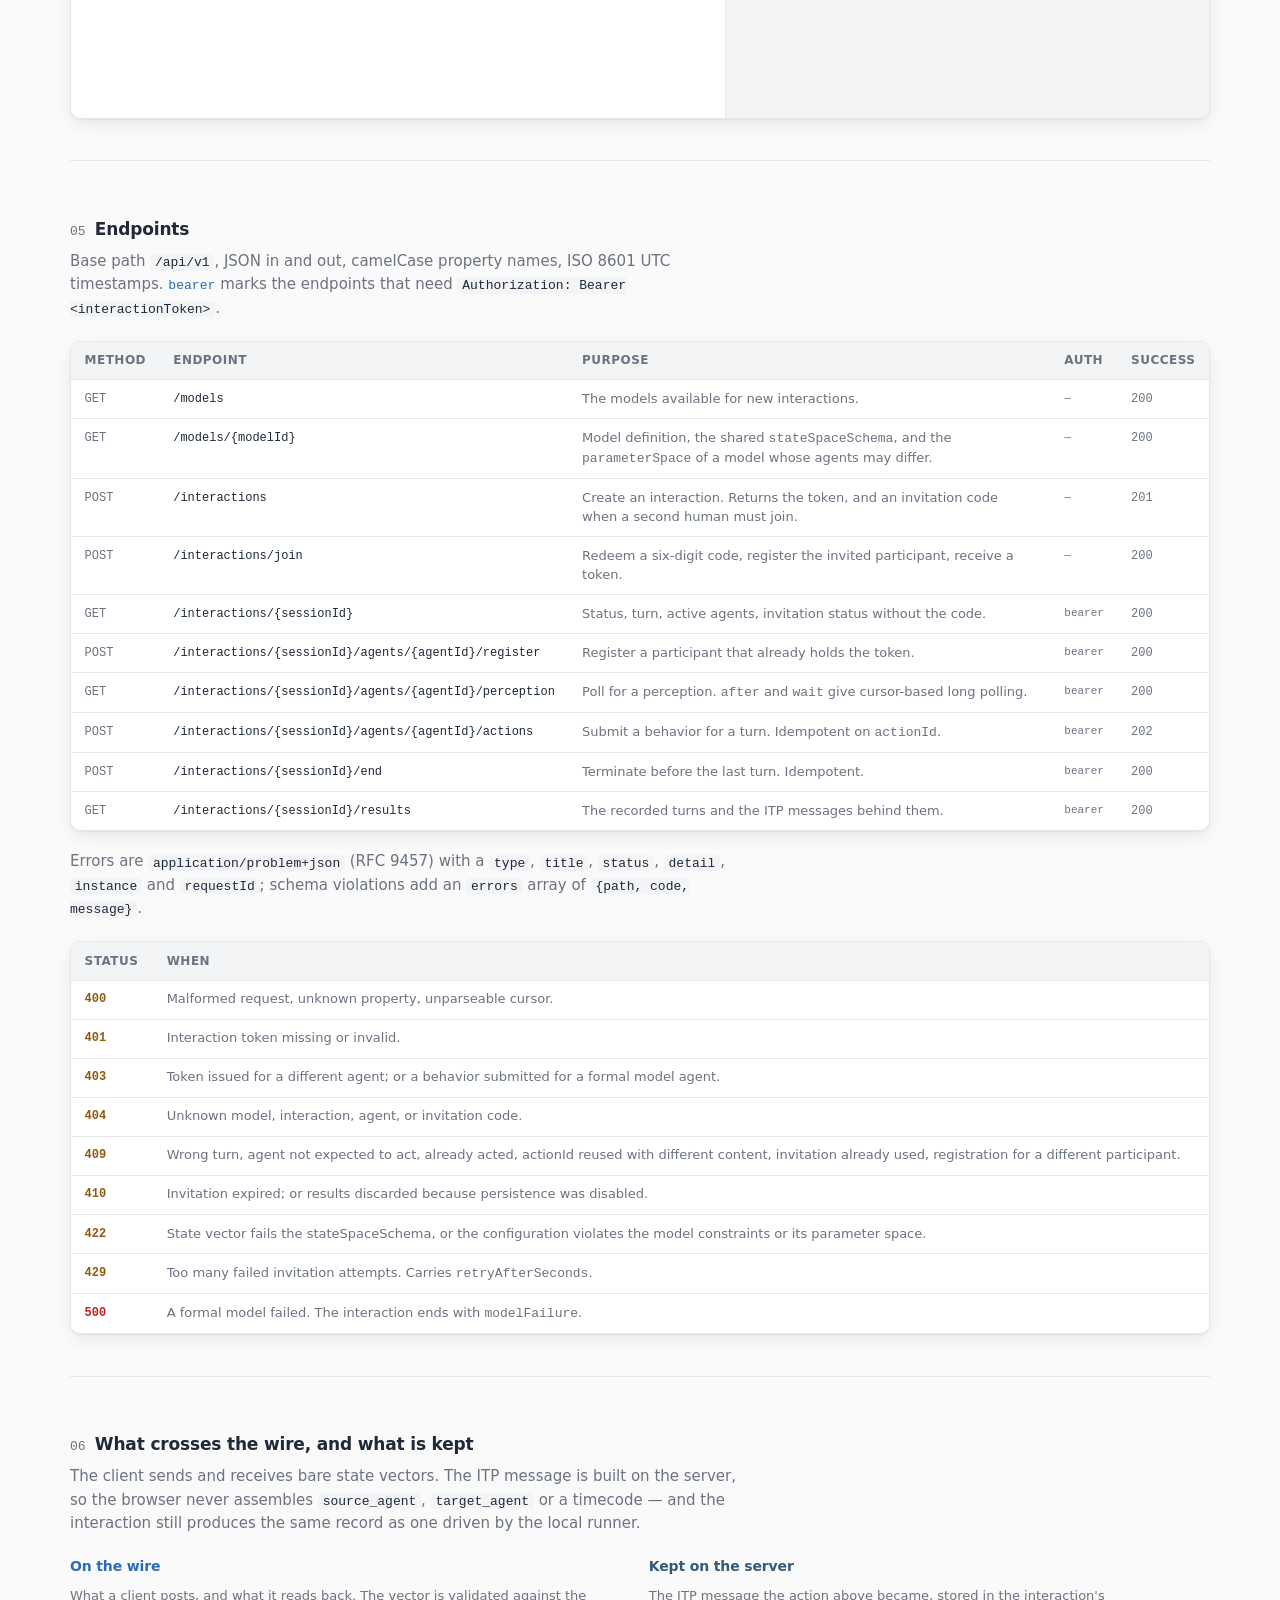
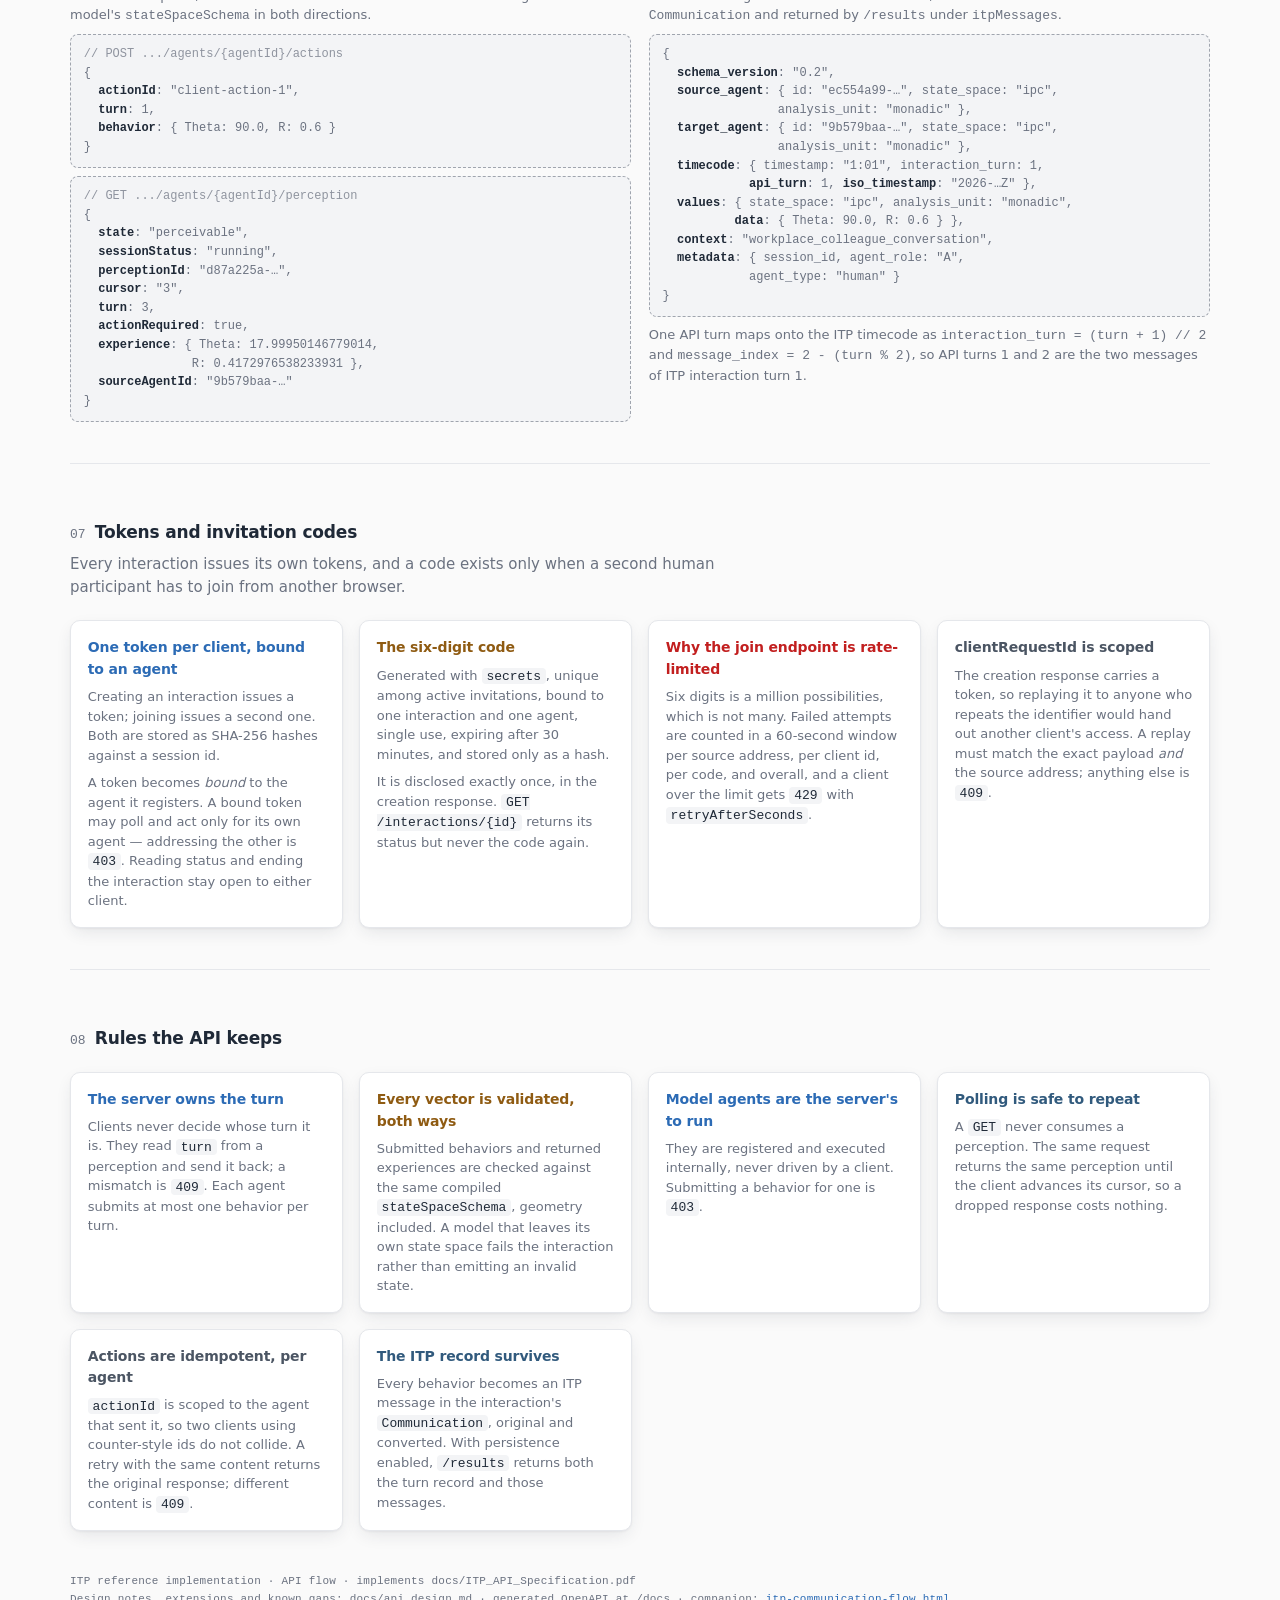
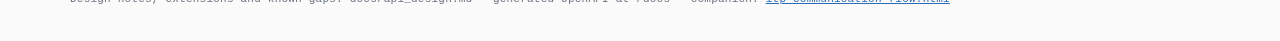
==== commit 7b0230a9: "Rebuild the dialog 2 and 3 reports at 8.2 in and fix Figure 1 step 3 ESM 1 embeds Figures E7 to E10 " ====
--- a/itp-api-flow.html
+++ b/itp-api-flow.html
@@ -665,7 +665,7 @@
           <g font-size="20" fill="#374151">
             <text x="362" y="144">Available models and their state spaces</text>
             <text x="362" y="220">Two agents (hosted model or client) and the number of turns</text>
-            <text x="362" y="296">Each client registers and receives a token</text>
+            <text x="362" y="296">Each client joins with its token and registers its agent</text>
             <text><tspan x="362" y="372">Each turn, hosted models run, and messages are</tspan><tspan x="362" y="398">converted, validated, and stored</tspan></text>
             <text x="362" y="476">All ITP messages, original and converted</text>
           </g>
